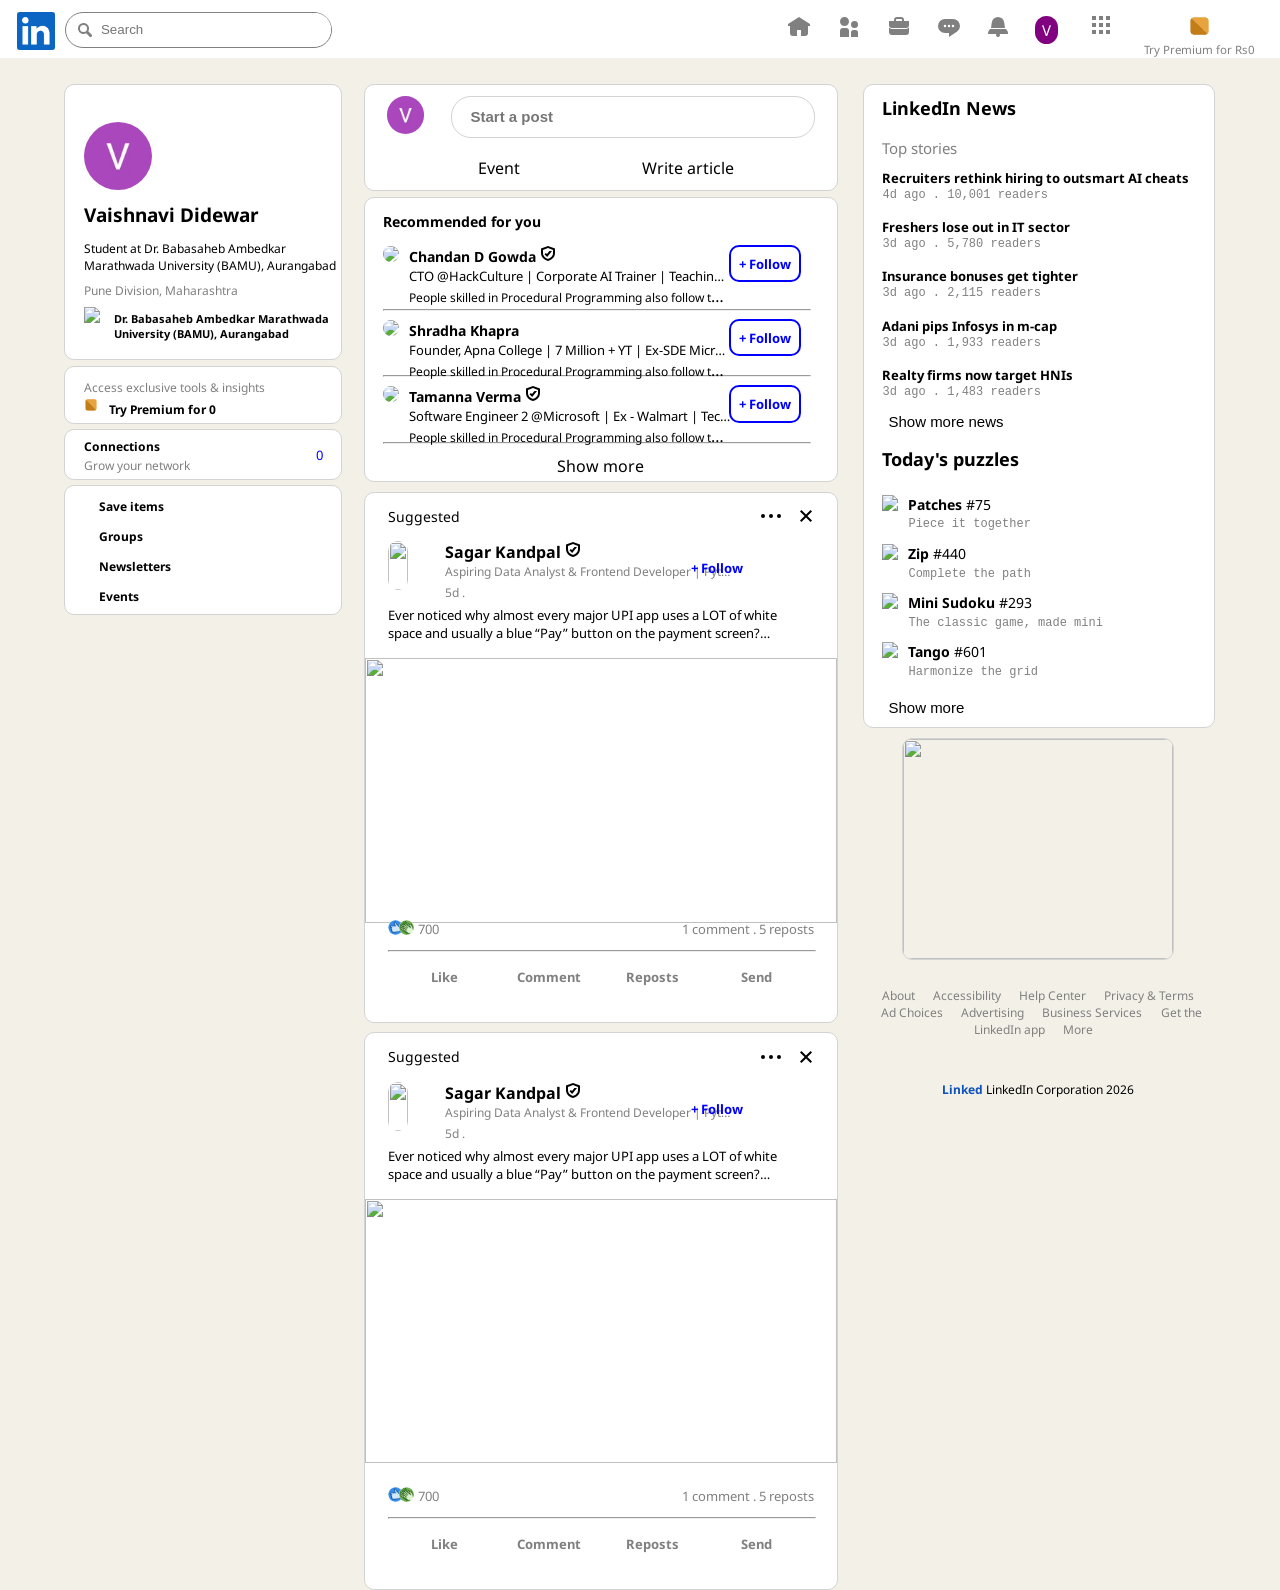
==== index.html @ 5165cfba "Updated file names" ====
<!Doctype html>
	<html>
		<head>
			<title>
				Feed | LinkedIn
			</title>
			<meta charset="UTF-8">
			<meta name="Description" content="This is a single web page">
			<meta name="Author" content="Vaishnavi Didewar">
			<meta name="Keywords" content="HTML, CSS">
			<meta http-equiv="refresh" content="300">
			<meta name="viewport" content="width=device-width, initial-scale=1.0">
			<link rel="icon" href="Image/Logo.png">
			<link rel="stylesheet" href="https://cdnjs.cloudflare.com/ajax/libs/remixicon/4.6.0/remixicon.min.css" integrity="sha512-XcIsjKMcuVe0Ucj/xgIXQnytNwBttJbNjltBV18IOnru2lDPe9KRRyvCXw6Y5H415vbBLRm8+q6fmLUU7DfO6Q==" crossorigin="anonymous" referrerpolicy="no-referrer" />
			<link rel="preconnect" href="https://fonts.googleapis.com">
			<link rel="preconnect" href="https://fonts.gstatic.com" crossorigin>
			<link href="https://fonts.googleapis.com/css2?family=Noto+Sans:ital,wght@0,100..900;&display=swap" rel="stylesheet">
			<link rel="Stylesheet" href="Home.css"></link>
		</head>
		<body>
			<section id="LinkedIn">
				<section popover id="profile-id">
					<div class="profile-content">
						<figure>
							<img src="file:///F:/CSS/Git%20Hub/LinkedIn_@media-query/Image/v-profi.png" id="me">
						</figure>
						<section id="Profile-section">
							<h5>Vaishnavi Didewar</h5>
							<small>Student at Dr. Babasaheb Ambedkar Marathwada University (BAMU), Aurangabad</small>
						</section>
					</div>
					<div id="view-verify">
						<p id="view-pop-id-p">View profile</p>
						<h5 id="view-pop-id-h5">Verify now</h5>
					</div>
					<hr>
					<div id="set">
						<h5>Account</h5>
						<figure><img src="Image/premi.png"><figcaption>Try 1 month of Premium for Rs0</figcaption></figure>
						<small>Settings & Privacy</small>
						<p>Help</p>
						<p>Language</p>
					</div>
					<hr>
					<div id="man">
						<h5>Manage</h5>
						<p>Posts & Activity</p>
						<small>Job Posting Account</small>
					</div>
					<hr></hr>
					<p>Sign out</p>
				</section>
				<section class="Apps-content" popover id="Apps-id">
					<section class="popcol1">
						<section class="App1">
							<h3>My Apps</h3>
							<figure>
								<img src="Image/Sell.png" class="Sell">
								<figcaption>Sell</figcaption>
							</figure>
							<figure>
								<img src="Image/Groups.png" class="Groups">
								<figcaption>Groups</figcaption>
							</figure>
						</section>
						<section class="App2">
							<h4>Talent</h4>
							<figure>
								<img src="Image/Ai.png" class="AI">
								<figcaption>Hire with AI</figcaption>
							</figure>
							<figure>
								<img src="Image/Talent.png" class="Talent">
								<figcaption>Talent Insights</figcaption>
							</figure>
						</section>
						<section class="App3">
						<h4>Sales</h4>
							<figure>
								<img src="Image/Sales.png" class="Sales">
								<figcaption>Services Marketplace</figcaption>
							</figure>
						</section>	
					</section>
					<section class="popcol2">
						<h3>Explore more for business</h3>
						<section class="pop1">
							<h5>Hire on LinkedIn</h5>
							<small>Find, attract and recruit talent</small>
						</section>
						<section class="pop2">
							<h5>Sell with LinkedIn</h5>
							<small>Unlock sales opportunities</small>
						</section>
						<section class="pop3">
							<h5>Post a job for free</h5>
							<small>Find quality candidates</small>
						</section>
						<section class="pop4">
							<h5>Advertise on LinkedIn</h5>
							<small>Acquire customers and grow your business</small>
						</section>
						<section class="pop5">
							<h5>Get started with Premium</h5>
							<small>Expand and leverage your network</small>
						</section>
						<section class="pop6">
							<h5>Learn with LinkedIn</h5>
							<small>Courses to develop your employees</small>
						</section>
						<section class="pop7">
							<h5>Admin Center</h5>
							<small>Manage Billing and Account Details</small>
						</section>
						<div>Create a Company Page +</div>
					</section>
				</section>
				<header>
					<ul id="Nav-up">
						<li id="V-sec">
							<button class="V-circle" type="button" popovertarget="profile-id">
									V
							</button>
						</li>
						</li>
						<li id="Search">
							<span id="Search-sym">
								<svg xmlns="http://www.w3.org/2000/svg" id="search-small" fill="currentColor" aria-hidden="true" data-supported-dps="16x16" viewBox="0 0 16 16" data-token-id="382" width="16" height="16" class="_09a20a35 _4e9465fc _4f54a927" role="img" aria-label="" style="width: 16px; min-width: 26px; height: 16px; min-height: 26px;"><path d="M14.56 12.44 11.3 9.18a5.51 5.51 0 1 0-2.12 2.12l3.26 3.26a1.5 1.5 0 1 0 2.12-2.12M3 6.5A3.5 3.5 0 1 1 6.5 10 3.5 3.5 0 0 1 3 6.5"></path></svg>
							</span>
							<input type="text" placeholder="Search" id="Search-in"  media="(max-width: 960px)">
						</li>
						<li id="mess-sec">
							<a href="Mess.html">
								  <svg id="mess1" xmlns="http://www.w3.org/2000/svg" id="messages-medium" fill="currentColor" data-supported-dps="24x24" viewBox="0 0 24 24" width="40" height="40"><path d="M16 4H8a7 7 0 0 0 0 14h4v4l8.16-5.39A6.78 6.78 0 0 0 23 11a7 7 0 0 0-7-7m-8 8.25A1.25 1.25 0 1 1 9.25 11 1.25 1.25 0 0 1 8 12.25m4 0A1.25 1.25 0 1 1 13.25 11 1.25 1.25 0 0 1 12 12.25m4 0A1.25 1.25 0 1 1 17.25 11 1.25 1.25 0 0 1 16 12.25"></path></svg>
							</a>
						</li>
					</ul>
					<ul id="Nav-bottom">
						<li id="home-sec">
							<a href="Home.html">
								<Center>
								<svg id="home1" xmlns="http://www.w3.org/2000/svg" id="home-medium" fill="currentColor" data-supported-dps="24x24" viewBox="0 0 24 24" width="40" height="40"><path d="M23 9v2h-2v7a3 3 0 0 1-3 3h-4v-6h-4v6H6a3 3 0 0 1-3-3v-7H1V9l11-7z"></path></svg>
								<p>Home</p>
								</Center>
							</a>
							
						</li>		
						<li id="team-sec">
							<a href="Team.html">
								<Center>
								<svg id="team1" xmlns="http://www.w3.org/2000/svg" id="people-medium" fill="currentColor" data-supported-dps="24x24" viewBox="0 0 24 24" width="40" height="40"><path d="M12 16v6H3v-6a3 3 0 0 1 3-3h3a3 3 0 0 1 3 3m5.5-3A3.5 3.5 0 1 0 14 9.5a3.5 3.5 0 0 0 3.5 3.5m1 2h-2a2.5 2.5 0 0 0-2.5 2.5V22h7v-4.5a2.5 2.5 0 0 0-2.5-2.5M7.5 2A4.5 4.5 0 1 0 12 6.5 4.49 4.49 0 0 0 7.5 2"></path></svg>
								<p>My Network</p>
								</Center>
							</a>
						</li>
						<li id="post-sec">
							<a href="Post.html">
								<center>
								<svg xmlns="http://www.w3.org/2000/svg" viewBox="0 0 24 24" data-supported-dps="24x24" fill="currentColor" class="w-3 h-3 block m-0.5" width="40" height="40"><path d="M18 3H6a3 3 0 00-3 3v12a3 3 0 003 3h12a3 3 0 003-3V6a3 3 0 00-3-3zm-5 8h4v2h-4v4h-2v-4H7v-2h4V7h2z"></path></svg>
								<p>Post</p>
								</center>
							</a>
						</li>
						<li id="noti-sec">
							<a href="Noti.html">
								<center>
								<svg id="noti1" xmlns="http://www.w3.org/2000/svg" viewBox="0 0 24 24" data-supported-dps="24x24" fill="currentColor" class="mercado-match" width="40" height="40" focusable="false"><path d="M22 19h-8.28a2 2 0 11-3.44 0H2v-1a4.52 4.52 0 011.17-2.83l1-1.17h15.7l1 1.17A4.42 4.42 0 0122 18zM18.21 7.44A6.27 6.27 0 0012 2a6.27 6.27 0 00-6.21 5.44L5 13h14z"></path></svg>
								<p>Notifications</p>
								</center>
							</a>
						</li>
						<li id="skills-sec">
							<a href="Skills.html">
								<center>
								<svg id="skills1" xmlns="http://www.w3.org/2000/svg" id="job-medium" fill="currentColor" data-supported-dps="24x24" viewBox="0 0 24 24" width="40" height="40"><path d="M17 6V5a3 3 0 0 0-3-3h-4a3 3 0 0 0-3 3v1H2v4a3 3 0 0 0 3 3h14a3 3 0 0 0 3-3V6zM9 5a1 1 0 0 1 1-1h4a1 1 0 0 1 1 1v1H9zm10 9a4 4 0 0 0 3-1.38V17a3 3 0 0 1-3 3H5a3 3 0 0 1-3-3v-4.38A4 4 0 0 0 5 14z"></path></svg>
								<p>Jobs</p>
								</center>
							</a>
						</li>
					</ul>
					<ul id="Nav">
						<section id="Logo-Search">
							<li id="Logo-sec">
								<a href="">
									<img src="Image/Logo.png" id="Logo">
								</a>
							</li>
							<li id="Search">
								<span id="Search-sym">
									<svg xmlns="http://www.w3.org/2000/svg" id="search-small" fill="currentColor" aria-hidden="true" data-supported-dps="16x16" viewBox="0 0 16 16" data-token-id="382" width="16" height="16" class="_09a20a35 _4e9465fc _4f54a927" role="img" aria-label="" style="width: 16px; min-width: 16px; height: 16px; min-height: 16px;"><path d="M14.56 12.44 11.3 9.18a5.51 5.51 0 1 0-2.12 2.12l3.26 3.26a1.5 1.5 0 1 0 2.12-2.12M3 6.5A3.5 3.5 0 1 1 6.5 10 3.5 3.5 0 0 1 3 6.5"></path></svg>
								</span>
								<input type="text" placeholder="Search" id="Search-in"  media="(max-width: 960px)">
							</li>
						</section>
						<section id="Nav-section">
							<li id="home-sec">
								<a href="Home.html">
									  <svg id="home1" xmlns="http://www.w3.org/2000/svg" id="home-medium" fill="currentColor" data-supported-dps="24x24" viewBox="0 0 24 24" width="24" height="24"><path d="M23 9v2h-2v7a3 3 0 0 1-3 3h-4v-6h-4v6H6a3 3 0 0 1-3-3v-7H1V9l11-7z"></path></svg>
								</a>
							</li>
								
							<li id="team-sec">
								<a href="Team.html">
									  <svg id="team1" xmlns="http://www.w3.org/2000/svg" id="people-medium" fill="currentColor" data-supported-dps="24x24" viewBox="0 0 24 24" width="24" height="24"><path d="M12 16v6H3v-6a3 3 0 0 1 3-3h3a3 3 0 0 1 3 3m5.5-3A3.5 3.5 0 1 0 14 9.5a3.5 3.5 0 0 0 3.5 3.5m1 2h-2a2.5 2.5 0 0 0-2.5 2.5V22h7v-4.5a2.5 2.5 0 0 0-2.5-2.5M7.5 2A4.5 4.5 0 1 0 12 6.5 4.49 4.49 0 0 0 7.5 2"></path></svg>
								</a>
							</li>
							<li id="skills-sec">
								<a href="Skills.html">
									  <svg id="skills1" xmlns="http://www.w3.org/2000/svg" id="job-medium" fill="currentColor" data-supported-dps="24x24" viewBox="0 0 24 24" width="24" height="24"><path d="M17 6V5a3 3 0 0 0-3-3h-4a3 3 0 0 0-3 3v1H2v4a3 3 0 0 0 3 3h14a3 3 0 0 0 3-3V6zM9 5a1 1 0 0 1 1-1h4a1 1 0 0 1 1 1v1H9zm10 9a4 4 0 0 0 3-1.38V17a3 3 0 0 1-3 3H5a3 3 0 0 1-3-3v-4.38A4 4 0 0 0 5 14z"></path></svg>
								</a>
							</li>
							<li id="mess-sec">
								<a href="Mess.html">
									  <svg id="mess1" xmlns="http://www.w3.org/2000/svg" id="messages-medium" fill="currentColor" data-supported-dps="24x24" viewBox="0 0 24 24" width="24" height="24"><path d="M16 4H8a7 7 0 0 0 0 14h4v4l8.16-5.39A6.78 6.78 0 0 0 23 11a7 7 0 0 0-7-7m-8 8.25A1.25 1.25 0 1 1 9.25 11 1.25 1.25 0 0 1 8 12.25m4 0A1.25 1.25 0 1 1 13.25 11 1.25 1.25 0 0 1 12 12.25m4 0A1.25 1.25 0 1 1 17.25 11 1.25 1.25 0 0 1 16 12.25"></path></svg>
								</a>
							</li>
							<li id="noti-sec">
								<a href="Noti.html">
									<svg id="noti1" xmlns="http://www.w3.org/2000/svg" viewBox="0 0 24 24" data-supported-dps="24x24" fill="currentColor" class="mercado-match" width="24" height="24" focusable="false"><path d="M22 19h-8.28a2 2 0 11-3.44 0H2v-1a4.52 4.52 0 011.17-2.83l1-1.17h15.7l1 1.17A4.42 4.42 0 0122 18zM18.21 7.44A6.27 6.27 0 0012 2a6.27 6.27 0 00-6.21 5.44L5 13h14z"></path></svg>
								</a>
							</li>
							<li class="V-sec">
								<button class="V-circle" type="button" popovertarget="profile-id">
									V
								</button>
							</li>
							<li id="vert"></li>
							<li id="apps-sec">
								<button type="button" popovertarget="Apps-id">
									<svg xmlns="http://www.w3.org/2000/svg" id="icon-grid" fill="currentColor" aria-hidden="true" data-supported-dps="16x16" viewBox="0 0 16 16" width="24" height="24"><path d="M2 2h2.67v2.67H2zm4.67 2.67h2.67V2H6.67zM11.34 2v2.67h2.67V2zM2 9.33h2.67V6.66H2zm4.67 0h2.67V6.66H6.67zm4.67 0h2.67V6.66h-2.67zM2 14h2.67v-2.67H2zm4.67 0h2.67v-2.67H6.67zm4.67 0h2.67v-2.67h-2.67z"></path></svg>
								</button>
							</li>
							<li id="premi-sec">
								<center>
									<a href="">
										<img src="Image/premi.png" id="premi">
										<p>Try Premium for Rs0</p>
									</a>
								</center>
							</li>
						</section>
					</ul>
				</header>
				
				<main id="Home">
					<section id="Col1">
						<section id="Col1-Top1">
							<section id="back">
								<img src="Image/v-profi.png" id="v-profi">
							</section>
								
							<h2>Vaishnavi Didewar</h2>
								
							<p id="stu">Student at Dr. Babasaheb Ambedkar Marathwada University (BAMU), Aurangabad</p>
								
							<p id="pune">Pune Division, Maharashtra</p>
								
							<section id="bamua-combo">
								<p id="p-bamua"> Dr. Babasaheb Ambedkar Marathwada University (BAMU), Aurangabad</p>
								<img src="https://media.licdn.com/dms/image/v2/D4D0BAQE2jngnVe0hdA/company-logo_100_100/company-logo_100_100/0/1698940156791?e=1781740800&v=beta&t=bDAM9WvNtl1zoEYTBgJWFbwQo7Rk9R7ZlxoE67ZlGOs" id="bamua">
							</section>
						</section>
						<section id="Col1-Top2">
							<p>Access exclusive tools & insights</p>
							<figure>
								<img src="Image/premi.png" id="premi-body">
								<figcaption>
									<b>Try Premium for <i class="ri-money-rupee-circle-line"></i> 0</b>
								</figcaption>
							</figure>
						</section>
						<section id="Col1-Top3">
							<div>
								<b>Connections</b>
								<p>Grow your network</p>
							</div>
							<span>0</span>
						</section>
						
						<section id="Col1-Top4">
							<p><i class="ri-bookmark-fill"></i>Save items</p>
							<p><i class="ri-team-fill"></i>Groups</p>
							<p><i class="ri-news-fill"></i>Newsletters</p>
							<p><i class="ri-calendar-event-fill"></i>Events</p>
						</section>
						
					</section>
					<section id="Col2">
					
						<section id="Col2-col1">
						
							<section id="Col1-col1-Top1">
								<div id="Col1-col1-Top1-top1">
									<figure><img src="Image/v-profi.png" id="v"></figure>
									<input type="text" placeholder="    Start a post" id="post">
								</div>
								<div id="Col1-col1-Top1-top2">
									<p><i class="ri-calendar-event-fill"></i>Event</p>
									<p><i class="ri-list-view"></i>Write article</p>
								</div>
							</section>
							
							<section id="Col1-col1-Top2">
								<p>Recommended for you</p>
								<section>
									<section id="ceo-section">
										<section class="ceo1">
											<section class="ceo1-left">
												<figure><img src="https://media.licdn.com/dms/image/v2/D5603AQFvbIrhIqL9YA/profile-displayphoto-scale_100_100/B56ZhXfGeoHcAg-/0/1753814430432?e=1781740800&v=beta&t=E6R0NzRBX6lUeo0b5f0iTCk99sMxBzw7ENYNaHz872E" class="ceo"></figure>
												<section>
													<b>Chandan D Gowda <svg xmlns="http://www.w3.org/2000/svg" id="verified-small" fill="currentColor" aria-hidden="true" data-supported-dps="16x16" viewBox="0 0 16 16" data-token-id="304" width="16" height="16" class="_544ce751 _7ff06b7b _9dac820c" role="img" style="width: 16px; min-width: 16px; height: 16px; min-height: 16px;"><path d="m8 15-.86-.29C3.24 13.41 1 10.62 1 7V2.49L8 0l7 2.49V7c0 3.62-2.23 6.41-6.13 7.71zM3 3.9V7c0 3.53 2.6 5.09 4.78 5.82l.23.08.23-.08C10.01 12.23 13 10.71 13 7V3.9L8 2.11zM9.43 5 7.01 8.02l-1.1-1.1L4.5 8.34l2.67 2.67 4.83-6H9.43z"></path></svg></b>
													<p>CTO @HackCulture | Corporate AI Trainer | Teaching 300K+ across spcials | Org Admin @AOSSIE | Ex-Commvault</p>
													<small>People skilled in Procedural Programming also follow these people</small>
												</section>
											</section>
											<section class="ceo1-right">
												<div>+ Follow</div>
											</section>
										</section>
										
										<hr>
										
										<section class="ceo1">
											<section class="ceo1-left">
												<figure><img src="https://media.licdn.com/dms/image/v2/D5603AQF-INQX5DiLEw/profile-displayphoto-shrink_100_100/B56ZgIDZ_PGUAY-/0/1752481771838?e=1781740800&v=beta&t=_yZTGFhmVp9CNpp1fzvZn-gk8dwF5mstpwSOo6wJwCg" class="ceo"></figure>
												<section>
													<b>Shradha Khapra</b>
													<p>Founder, Apna College | 7 Million + YT | Ex-SDE Microsoft | Google SPS'20</p>
													<small>People skilled in Procedural Programming also follow these people</small>
												</section>
											</section>
											<section class="ceo1-right">
												<div>+ Follow</div>
											</section>
										</section>
										
										<hr>
										
										<section class="ceo1">
											<section class="ceo1-left">
												<figure><img src="https://media.licdn.com/dms/image/v2/D5603AQGqgRo-6X88Ig/profile-displayphoto-shrink_100_100/profile-displayphoto-shrink_100_100/0/1719018007656?e=1781740800&v=beta&t=GrtukvystR8iZSVi-kXrLf1Zq2yD99QF1wTkrx1BgRg" class="ceo"></figure>
												<section>
													<b>Tamanna Verma <svg xmlns="http://www.w3.org/2000/svg" id="verified-small" fill="currentColor" aria-hidden="true" data-supported-dps="16x16" viewBox="0 0 16 16" data-token-id="304" width="16" height="16" class="_544ce751 _7ff06b7b _9dac820c" role="img" style="width: 16px; min-width: 16px; height: 16px; min-height: 16px;"><path d="m8 15-.86-.29C3.24 13.41 1 10.62 1 7V2.49L8 0l7 2.49V7c0 3.62-2.23 6.41-6.13 7.71zM3 3.9V7c0 3.53 2.6 5.09 4.78 5.82l.23.08.23-.08C10.01 12.23 13 10.71 13 7V3.9L8 2.11zM9.43 5 7.01 8.02l-1.1-1.1L4.5 8.34l2.67 2.67 4.83-6H9.43z"></path></svg></b>
													<p>Software Engineer 2 @Microsoft | Ex - Walmart | Tech & AI </p>
													<small>People skilled in Procedural Programming also follow these people</small>
												</section>
											</section>
											<section class="ceo1-right">
												<div>+ Follow</div>
											</section>
										</section>
										
										<hr>
										
										
									</section>
								
								</section>
								
								<section id="show"><center>Show more</center></section>
								
							</section>
							
							<section class="Col1-col1-Top3">
								<section class="Col1-col1-Top3-top1">
									<p>Suggested</p> 
									<div>
										<svg xmlns="http://www.w3.org/2000/svg" class="Three-dot" fill="currentColor" aria-hidden="true" data-supported-dps="24x24" viewBox="0 0 24 24" data-token-id="376" width="24" height="24" class="_96994463 abf4077d _9390fb0b _2fa7c42c _6a52f477 _2c43b4ba" role="img" aria-label=""><path d="M14 12a2 2 0 1 1-2-2 2 2 0 0 1 2 2M4 10a2 2 0 1 0 2 2 2 2 0 0 0-2-2m16 0a2 2 0 1 0 2 2 2 2 0 0 0-2-2"></path></svg>
										<svg xmlns="http://www.w3.org/2000/svg" id="close-small" fill="currentColor" data-supported-dps="16x16" viewBox="0 0 16 16" data-token-id="206" width="16" height="16" class="e80628cb _4b8d378f _039c7c53 _6901aed3 af57b80c _8df1fa52" role="img" aria-label="" aria-hidden="true"><path d="M14 3.41 9.41 8 14 12.59 12.59 14 8 9.41 3.41 14 2 12.59 6.59 8 2 3.41 3.41 2 8 6.59 12.59 2z"></path></svg>
									</div>
								</section>
								<section class="Col1-col1-Top3-top2">
									<section class="sagar-left">
										<figure><img src="https://media.licdn.com/dms/image/v2/D5635AQEONTSIibJ8Aw/profile-framedphoto-shrink_100_100/B56ZvKj._gGQAk-/0/1768629989639?e=1780660800&v=beta&t=XPQFsOqD54U3eyjnMV-jFhlDRBWGY-ZTUjUhYs-Z5J4" class="sag-img"></figure>
										<section>
											<b>Sagar Kandpal <svg xmlns="http://www.w3.org/2000/svg" id="verified-small" fill="currentColor" aria-hidden="true" data-supported-dps="16x16" viewBox="0 0 16 16" data-token-id="304" width="16" height="16" class="_544ce751 _7ff06b7b _9dac820c" role="img" style="width: 16px; min-width: 16px; height: 16px; min-height: 16px;"><path d="m8 15-.86-.29C3.24 13.41 1 10.62 1 7V2.49L8 0l7 2.49V7c0 3.62-2.23 6.41-6.13 7.71zM3 3.9V7c0 3.53 2.6 5.09 4.78 5.82l.23.08.23-.08C10.01 12.23 13 10.71 13 7V3.9L8 2.11zM9.43 5 7.01 8.02l-1.1-1.1L4.5 8.34l2.67 2.67 4.83-6H9.43z"></path></svg></b>
											<p>Aspiring Data Analyst & Frontend Developer | Python | Power BI | AI & ML Student</p>
											<small>5d .</small>
										</section>
									</section>
									<section class="sagar-right">
										<div> + Follow</div>
									</section>
								</section>
								<section class="Col1-col1-Top3-top3">
									<p>Ever noticed why almost every major UPI app uses a LOT of white space and usually a blue “Pay” button on the payment screen?…</p>
									<figure>
										<img src="https://media.licdn.com/dms/image/v2/D4D22AQFqex1DOGR4gA/feedshare-shrink_800/B4DZ5k7rlpJwAg-/0/1779809827475?e=1781740800&v=beta&t=xT38KvMG3KVCAbNG8H52gXeud0FOSMzG2E5ty6A1_9Y" class="online">
									</figure>
								</section>
								<section class="Col1-col1-Top3-top4">
									<section class="Post-repo">
										<div class="Posture">
											<figure><img src="Image/Thumb.png" class="like"></figure>
											<figure><img src="Image/Clap.png" class="clap"></figure>
											<span>700</span>
										</div>
										<div class="reposts">
											<span>1 comment</span>
											<span>. 5 reposts</span>
										</div>
									</section>
									<hr>
									<div class="Comments">
										<span><center><i class="ri-thumb-up-line"></i><p>Like</p></center></span>
										<span><center><i class="ri-message-2-line"></i><p>Comment</p></center></span>
										<span><center><i class="ri-repeat-fill"></i><p>Reposts</p></center></span>
										<span><center><i class="ri-send-plane-fill"></i><p>Send</p></center></span>
									</div>
								</section>
								
							</section>
							
							<section class="Col1-col1-Top4">
								<section class="Col1-col1-Top4-top1">
									<p>Suggested</p> 
									<div>
										<svg xmlns="http://www.w3.org/2000/svg" class="Three-dot" fill="currentColor" aria-hidden="true" data-supported-dps="24x24" viewBox="0 0 24 24" data-token-id="376" width="24" height="24" class="_96994463 abf4077d _9390fb0b _2fa7c42c _6a52f477 _2c43b4ba" role="img" aria-label=""><path d="M14 12a2 2 0 1 1-2-2 2 2 0 0 1 2 2M4 10a2 2 0 1 0 2 2 2 2 0 0 0-2-2m16 0a2 2 0 1 0 2 2 2 2 0 0 0-2-2"></path></svg>
										<svg xmlns="http://www.w3.org/2000/svg" id="close-small" fill="currentColor" data-supported-dps="16x16" viewBox="0 0 16 16" data-token-id="206" width="16" height="16" class="e80628cb _4b8d378f _039c7c53 _6901aed3 af57b80c _8df1fa52" role="img" aria-label="" aria-hidden="true"><path d="M14 3.41 9.41 8 14 12.59 12.59 14 8 9.41 3.41 14 2 12.59 6.59 8 2 3.41 3.41 2 8 6.59 12.59 2z"></path></svg>
									</div>
								</section>
								<section class="Col1-col1-Top4-top2">
									<section class="sagar-left">
										<figure><img src="https://media.licdn.com/dms/image/v2/D5635AQEONTSIibJ8Aw/profile-framedphoto-shrink_100_100/B56ZvKj._gGQAk-/0/1768629989639?e=1780660800&v=beta&t=XPQFsOqD54U3eyjnMV-jFhlDRBWGY-ZTUjUhYs-Z5J4" class="sag-img"></figure>
										<section>
											<b>Sagar Kandpal <svg xmlns="http://www.w3.org/2000/svg" id="verified-small" fill="currentColor" aria-hidden="true" data-supported-dps="16x16" viewBox="0 0 16 16" data-token-id="304" width="16" height="16" class="_544ce751 _7ff06b7b _9dac820c" role="img" style="width: 16px; min-width: 16px; height: 16px; min-height: 16px;"><path d="m8 15-.86-.29C3.24 13.41 1 10.62 1 7V2.49L8 0l7 2.49V7c0 3.62-2.23 6.41-6.13 7.71zM3 3.9V7c0 3.53 2.6 5.09 4.78 5.82l.23.08.23-.08C10.01 12.23 13 10.71 13 7V3.9L8 2.11zM9.43 5 7.01 8.02l-1.1-1.1L4.5 8.34l2.67 2.67 4.83-6H9.43z"></path></svg></b>
											<p>Aspiring Data Analyst & Frontend Developer | Python | Power BI | AI & ML Student</p>
											<small>5d .</small>
										</section>
									</section>
									<section class="sagar-right">
										<div> + Follow</div>
									</section>
								</section>
								<section class="Col1-col1-Top4-top3">
									<p>Ever noticed why almost every major UPI app uses a LOT of white space and usually a blue “Pay” button on the payment screen?…</p>
									<figure>
										<img src="https://media.licdn.com/dms/image/v2/D5622AQGqIBEFaahI3A/feedshare-shrink_800/B56Z5x6WDJIIAc-/0/1780027580903?e=1781740800&v=beta&t=idp7miQjVAFnxvJB-No7sfDhRXXU8NluKFR7l9hnEaY" class="online">
									</figure>
								</section>
								<section class="Col1-col1-Top4-top4">
									<section class="Post-repo">
										<div class="Posture">
											<figure><img src="Image/Thumb.png" class="like"></figure>
											<figure><img src="Image/Clap.png" class="clap"></figure>
											<span>700</span>
										</div>
										<div class="reposts">
											<span>1 comment</span>
											<span>. 5 reposts</span>
										</div>
									</section>
									<hr>
									<div class="Comments">
										<span><center><i class="ri-thumb-up-line"></i><p>Like</p></center></span>
										<span><center><i class="ri-message-2-line"></i><p>Comment</p></center></span>
										<span><center><i class="ri-repeat-fill"></i><p>Reposts</p></center></span>
										<span><center><i class="ri-send-plane-fill"></i><p>Send</p></center></span>
									</div>
								</section>
								
							</section>
							
						</section>
						
						<section id="Col2-col2">
							<section id="Col2-col2-Top1">
								<section id="i-icon">
									<p>LinkedIn News</p>
									<span><i class="ri-information-2-fill"></i><span>
								</section>
								<p>Top stories</p>
								<section id="com-sto">
									<p>Recruiters rethink hiring to outsmart AI cheats</p>
									<pre>4d ago . 10,001 readers</pre>
								</section>
								<section id="fresh-sto">
									<p>Freshers lose out in IT sector</p>
									<pre>3d ago . 5,780 readers</pre>
								</section>
								<section id="insu-sto">
									<p>Insurance bonuses get tighter</p>
									<pre>3d ago . 2,115 readers</pre>
								</section>
								<section id="adani-sto">
									<p>Adani pips Infosys in m-cap</p>
									<pre>3d ago . 1,933 readers</pre>
								</section>
								<section id="realty-sto">
									<p>Realty firms now target HNIs</p>
									<pre>3d ago . 1,483 readers</pre>
								</section>
								<button>Show more news <i class="ri-arrow-down-wide-fill"></i></button>
								<section id="i-icon">
									<p>Today's puzzles</p>
								</section>
								<section id="puzzles">
									<section id="puzz1">
										<figure>
											<img src="https://media.licdn.com/media/AAYAAQTzAAwAAQAAAAAAAUnly6BMBvyKTla4eZPb6V6qNg.png" class="puzz-img">
											<figcaption>
												<p><b>Patches</b> #75</p>
												<pre>Piece it together</pre>
											</figcaption>
										</figure>
										<div><i class="ri-arrow-right-wide-fill"></i></div>
									</section>
									<section id="puzz2">
										<figure>
											<img src="https://media.licdn.com/media/AAYABATzAAwAAQAAAAAAASCKtAfyB66bS_qCBjOr1Hl7jA.png" class="puzz-img">
											<figcaption>
												<p><b>Zip</b> #440</p>
												<pre>Complete the path</pre>
											</figcaption>
										</figure>
										<div><i class="ri-arrow-right-wide-fill"></i></div>
									</section>
									<section id="puzz3">
										<figure>
											<img src="https://media.licdn.com/media/AAYABATzAAwAAQAAAAAAAQyrstLMDw7uTvGogpw9KBNFUA.png" class="puzz-img">
											<figcaption>
												<p><b>Mini Sudoku</b> #293</p>
												<pre>The classic game, made mini</pre>
											</figcaption>
										</figure>
										<div><i class="ri-arrow-right-wide-fill"></i></div>
									</section>
									<section id="puzz4">
										<figure>
											<img src="https://media.licdn.com/media/AAYABATzAAwAAQAAAAAAAMf6E0TuucIkSYGFrDoCICokGw.png" class="puzz-img">
											<figcaption>
												<p><b>Tango</b> #601</p>
												<pre>Harmonize the grid</pre>
											</figcaption>
										</figure>
										<div><i class="ri-arrow-right-wide-fill"></i></div>
									</section>
									<button>Show more<i class="ri-arrow-down-wide-fill"></i></button>
								</section>
							</section>
							
							<section id="Big-Img">
								<section id="big-img-section">
									<Center>
										<figure>
											<img src="https://media.licdn.com/media/AAYAAQTPAAgAAQAAAAAAADBJg6kiYYJxTUOBq1MuLPcNcQ.png" id="big-img-mess">
										</figure>
									</Center>
								</section>
								<section id="Col2-anchor-section">
									<Center>
										<section id="anchor-section">
											<a>About</a>
											<a>Accessibility</a>
											<a>Help Center</a>
											<a>Privacy & Terms<i class="ri-arrow-down-s-fill"></i></a>
											<a>Ad Choices</a>
											<a>Advertising</a>
											<a>Business Services<i class="ri-arrow-down-s-fill"></i></a>
											<a>Get the LinkedIn app</a>
											<a>More</a>
										</section>
									</Center>
									<Center><span><b>Linked<i><i class="ri-linkedin-box-fill"></i></i></b> LinkedIn Corporation <i class="ri-copyright-line"></i> 2026</span></Center>
								</section>
							</section>
							
						</section>
						
					</section>
							
					
				</main>
			</section>
		</body>
	</html>
---- Home.css ----
body{
	background-color:#F3F0E8;
	position:relative;
}
#LinkedIn{
	position:relative;
}
header{
	background-color:white;
	position:absolute;
	width:100%;
	top:0;
	left:0;
	right:0;
	position:fixed;
	z-index:5;
}
#Logo{
	height:1cm;
	width:1cm;
	border-radius:3px;
	position:relative;
}
ul li{
	list-style-type:none;
}
#Nav{
	display:flex;
	position:relative;
	height:0.7cm;
	justify-content:space-between;
}
	#Nav > #Logo-Search{
	display:flex;
	position:relative;
	gap:10px;
	}
#Nav #Logo-sec{
	text-decoration:none;
	margin-top:-0.1cm;
	margin-left:-0.6cm;
}
@media screen and (min-width:960px){
	#Nav > #Nav-section{
		justify-content:space-between;
	}
	
}
	#Nav #Search{
		height:0.8cm;
		width:7cm;
		padding-top:0.1cm;
		border-radius:20px;
		border:1px solid grey;
		display:flex;
		margin-top:-0.1cm;
	}
	#Nav #Search:hover{
		background-color:#f5f5f5;
	}
	#Search #Search-in{
		border:none;
		outline:none;
		position:relative;
		margin-left:0cm;
		width:6.1cm;
		height:0.8cm;
		padding-left:0.2cm;
		margin-top:-0.1cm;
		border-radius:30px;
	}
	#Search #Search-in:hover{
		background-color:#f5f5f5;
	}
#Search #Search-sym{
	color:grey;
	position:relative;
	margin-left:0.3cm;
	font-weight:bold;
	margin-top:0.1cm;
}
#Nav > #Nav-section{
	display:flex;
	justify-content:space-around;
	gap:25px;
}
@media screen and (max-width:990px){
	#Nav > #Nav-section{
		margin-top:0.2cm;
		gap:3vw;
	}
	#Nav{
		gap:1vw;
	}
	#Nav #Logo-Search{
		gap:3vw;
	}
	#Nav > #Nav-section > #home-sec{
		margin-left:0.3cm;
		margin-top:0.3cm;
	}
	#Nav > #Nav-section > #vert{
		display:none;
	}
}
@media screen and (min-width:990px){
	#Nav > #Nav-section > #vert{
		display:none;
	}
}
@media screen and (min-width:770px) and (max-width:990px){
	#Nav > #Nav-section{
		gap:5%;
		width:100%;
	}
	#Nav{
		gap:20%;
		width:100%;
	}
	#Search{
		margin-left:-2.5cm;
	}
	#Nav #Logo-Search{
		gap:60%;
	}
}
@media screen and (min-width:150px) and (max-width:770px){
	#Nav > #Nav-section{
		gap:10%;
		width:100%;
	}
	#Nav{
		gap:15%;
		width:100%;
		padding-top:2vw;
	}
	#Nav #Logo-Search{
		gap:70%;
	}
	
	
}
#Nav > #Nav-section > #home-sec{
	margin-top:-0.1cm;
	position:relative;
	margin-right:25px;
}
#Nav > #Nav-section > #home-sec > a{
	font-size:25px;
	color:grey;
	position:absolute;
	text-decoration:none;
}
#Nav > #Nav-section > #home-sec > a:hover{
	color:black;
}
#Nav > #Nav-section > #team-sec{
	margin-top:-0.1cm;
	position:relative;
}
#Nav > #Nav-section > #team-sec > a{
	font-size:25px;
	color:grey;
	position:absolute;
	text-decoration:none;
}
#Nav > #Nav-section > #team-sec > a:hover{
	color:black;
}
#Nav > #Nav-section > #skills-sec{
	margin-top:-0.1cm;
	margin-right:25px;
	margin-left:25px;
	position:relative;
}
#Nav > #Nav-section > #skills-sec > a{
	font-size:25px;
	color:grey;
	position:absolute;
	text-decoration:none;
}
#Nav > #Nav-section > #skills-sec > a:hover{
	color:black;
}
#Nav > #Nav-section > #mess-sec{
	margin-top:-0.1cm;
	position:relative;
}
#Nav > #Nav-section > #mess-sec > a{
	font-size:25px;
	color:grey;
	position:relative;
	text-decoration:none;
}
#Nav > #Nav-section > #mess-sec > a:hover{
	color:black;
}
#Nav > #Nav-section > #noti-sec{
	margin-top:-0.1cm;
	position:relative;
}
#Nav > #Nav-section > #noti-sec > a{
	font-size:25px;
	color:grey;
	position:relative;
	text-decoration:none;
}
#Nav > #Nav-section > #noti-sec > a:hover{
	color:black;
}
#Nav > #Nav-section > .V-sec{
	margin-top:0cm;
}
#Nav > #Nav-section > .V-sec > .V-circle{
	font-size:15px;
	position:relative;
	color:white;
	font-family: 'Noto Sans', sans-serif;
	text-decoration:none;
	border-radius:100px;
	background-color:purple;
	padding:0.1cm 0.19cm;
	border:none;
} 
#Nav > #Nav-section > #vert{
	height:1.5cm;
	background-color:#F0EFE7;
	width:0.1px;
	margin-top:-0.4cm;
	position:relative;
}
#Nav > #Nav-section > #apps-sec{
	position:relative;
	margin-top:-0.1cm;
}
#Nav > #Nav-section > #apps-sec > a{
	font-size:25px;
	color:grey;
	position:relative;
	text-decoration:none;
}
#Nav > #Nav-section > #apps-sec > a:hover{
	color:black;
}
#Nav > #Nav-section > #premi-sec{
	position:relative;
	display:flex;
	flex-wrap:nowrap;
	margin-top:-0.2cm;
	margin-right:25px;
}
#Nav > #Nav-section > #premi-sec > center > a{
	position:relative;
	text-decoration:none;
	color:grey;
	font-size:11.5px;
	font-family: 'Noto Sans', sans-serif;
}
#Nav > #Nav-section #premi{
	height:0.6cm;
	width:0.6cm;
	position:relative;
	margin-bottom:-0.3cm;
}
@media screen and (max-width:770px){
	#Nav > #Nav-section{
		width:13cm;
		margin:auto;
		overflow-x:scroll;
	}
	#Search #Search-in{
		border:none;
		outline:none;
		position:relative;
		margin-left:0cm;
		width:6.1cm;
		height:0.8cm;
		padding-left:0.2cm;
		margin-top:-0.1cm;
		border-radius:30px;
	}
	
	
}

/*upper-navigation bar*/
@media screen and (max-width:770px){
	body{
		font-family: 'Noto Sans', sans-serif;
	}
	#Nav{
		display:none;
	}
	#Nav-up{
		display:flex;
		align-items:center;
		justify-content:space-between;
	}
	#Nav-up > #V-sec{
	position:relative;
	margin-top:0.2cm;
}
#Nav-up > #V-sec > .V-circle{
	font-size:25px;
	position:relative;
	color:white;
	font-family: 'Noto Sans', sans-serif;
	text-decoration:none;
	border-radius:100px;
	margin-left:0cm;
	background-color:purple;
	padding:0.1cm 0.25cm;
	border:none;
} 
#Nav-up #Search{
		height:0.9cm;
		width:90vw;
		padding-top:0.1cm;
		border-radius:20px;
		border:1px solid grey;
		display:flex;
		align-items:center;
	}
	#Nav-up #Search:hover{
		background-color:#f5f5f5;
	}
	#Search #Search-in{
		border:none;
		outline:none;
		margin-left:0cm;
		width:75vw;
		font-size:25px;
		height:0.8cm;
		padding-left:0.2cm;
		margin-top:0cm;
		border-radius:30px;
	}
	#Search #Search-in:hover{
		background-color:#f5f5f5;
	}
#Search #Search-sym{
	color:grey;
	position:relative;
	margin-left:0.3cm;
	font-weight:bold;
	margin-top:0.15cm;
}
#Nav-up > #mess-sec{
	margin-top:-0.1cm;
	position:relative;
	margin-right:1cm;
}
#Nav-up > #mess-sec > a{
	font-size:25px;
	color:grey;
	position:relative;
	text-decoration:none;
}
#Nav-up > #mess-sec > a:hover{
	color:black;
}
#Nav-bottom{
	position:fixed;
	background-color:white;
	width:100%;
	height:2cm;
	padding-top:0.1cm;
	display:flex;
	justify-content:space-between;
	bottom:-5%;
}
#Nav-bottom p{
	margin:0cm;
	font-size:17px;
	text-align:center;
}
#Nav-bottom > #home-sec{
}
#Nav-bottom > #home-sec > a{
	color:grey;
	text-decoration:none;
}
#Nav-bottom > #home-sec > a:hover{
	color:black;
}
#Nav-bottom > #team-sec{
}
#Nav-bottom > #team-sec > a{
	font-size:25px;
	color:grey;
	text-decoration:none;
}
#Nav-bottom > #team-sec > a:hover{
	color:black;
}
#Nav-bottom > #post-sec{
}
#Nav-bottom > #post-sec > a{
	font-size:25px;
	color:grey;
	text-decoration:none;
}
#Nav-bottom > #post-sec > a:hover{
	color:black;
}
#Nav-bottom > #skills-sec{
	margin-right:2cm;
}
#Nav-bottom > #skills-sec > a{
	font-size:25px;
	color:grey;
	text-decoration:none;
}
#Nav-bottom > #skills-sec > a:hover{
	color:black;
}
#Nav-bottom > #noti-sec{
}
#Nav-bottom > #noti-sec > a{
	font-size:25px;
	color:grey;
	text-decoration:none;
}
#Nav-bottom > #noti-sec > a:hover{
	color:black;
}


}

@media screen and (min-width:770px){
	#Nav-up{
		display:none;
	}
	#Nav-bottom{
		display:none;
	}
}
@media screen and (max-width:770px){
	#Bottom-msg{
		display:none;
	}
}






/*Home Page Code*/
@media screen and (min-width:961px){
body{
	margin-left:5%;
	margin-right:5%;
	position:relative;
	width:90%;
}
#Home{
	position:absolute;
	width:100%;
	margin-top:2cm;
	font-family: 'Noto Sans', sans-serif;
}
#Col1{
	position:absolute;
	width:24%;
}
#Col1-Top1{
	background-color:white;
	width:100%;
	height:auto;
	padding-bottom:0.2cm;
	border-width:1.5px 1.5px 1.5px 1.5px;
	border-style:solid;
	border-color:lightgrey;
	border-radius:10px;
}
#v-profi{
	border-radius:100px;
	position:relative;
	height:1.8cm;
	margin-left:0.5cm;
	margin-top:1cm;
	}
#back{
	background-image:url('https://wallpapers.com/images/featured/profile-background-b5vedq7mz8mjvslu.jpg');
	background-repeat:no-repeat;
	background-size:cover;
	height:1.8cm;
	border-radius:10px 10px 0px 0px;
}
#Col1-Top1 > h2{
	margin-top:1.3cm;
	font-size:19px;
	margin-left:0.5cm;
}
#Col1-Top1 > #stu{
	font-size:12px;
	margin-left:0.5cm;
	margin-top:-0.1cm;
}
#Col1-Top1 > #pune{
	font-size:12px;
	color:grey;
	margin-left:0.5cm;
	margin-top:-0.1cm;
}
#bamua-combo{
	display:flex;
	margin-left:0.5cm;
	margin-top:-0.3cm;
}
#bamua{
	position:absolute;
	height:0.6cm;
	margin-top:0.2cm;
}
#p-bamua{
	font-size:11px;
	position:relative;
	font-weight:bold;
	margin-left:0.8cm;
}
#Col1-Top2{
	position:absolute;
	width:100%;
	top:102%;
	background-color:white;
	border:1.5px solid lightgrey;
	border-radius:10px;
	display:grid;
	grid-template-rows:0.8cm 0.7cm;
}
#Col1-Top2 p{
	font-size:12px;
	color:grey;
	margin-left:0.5cm;
}
#Col1-Top2 figcaption{
}
#Col1-Top2 b{
	font-size:12px;
	margin-left:0.3cm;
}
#premi-body{
	height:0.4cm;
}
#Col1-Top2 figure{
	margin:0;
	display:flex;
	margin-left:0.5cm;
}
#Col1-Top3{
	position:absolute;
	width:100%;
	top:125%;
	display:flex;
	justify-content:space-between;
	align-items:center;
	background-color:white;
	border:1.5px solid lightgrey;
	border-radius:10px;
}
#Col1-Top3 div{
	display:grid;
	margin-top:0.2cm;
	margin-left:0.5cm;
	grid-template-rows:0.2cm 0.9cm;
}
#Col1-Top3 b{
	font-size:12px;
}
#Col1-Top3 p{
	font-size:12px;
	color:grey;
}
#Col1-Top3 span{
	font-size:13px;
	color:blue;
	margin-right:0.5cm;
}
#Col1-Top4{
	position:absolute;
	width:100%;
	top:145%;
	display:grid;
	grid-template-rows:0.8cm 0.8cm 0.8cm 1cm;
	background-color:white;
	border:1.5px solid lightgrey;
	border-radius:10px;
}
#Col1-Top4 p{
	font-size:12px;
	font-weight:bold;
	display:flex;
	gap:15px;
	margin-left:0.5cm;
}
#Col2{
	position:absolute;
	display:flex;
	width:76%;
	left:26%;
}
#Col2-col1{
	position:absolute;
	width:54%;
}
#Col1-col1-Top1{
	position:absolute;
	width:100%;
	background-color:white;
	border-radius:10px;
	border:1.5px solid lightgrey;
	height:2.8cm;
	display:grid;
	grid-template-rows:1.2cm ;
}
#Col1-col1-Top1-top1{
	display:flex;
	justify-content:space-around;
	margin-top:0.3cm;
	gap:5px;
	margin-left:0.3cm;
	margin-right:0.3cm;
}
#Col1-col1-Top1-top1 figure{
	margin:0;
}
#v{
	height:1cm;
	border-radius:100px;
}
#post{
	height:1cm;
	width:28vmax;
	border-radius:20px;
	font-weight:bold;
	font-size:15px;
	border:1px solid lightgrey;
}
#post:hover{
	background-color:lightgrey;
}
#Col1-col1-Top1-top2{
	display:flex;
	justify-content:space-evenly;
}
#Col1-col1-Top1-top2 p{
	display:flex;
	gap:10px;
	padding:0.3cm 0.2cm 0.3cm 0.2cm;
	border-radius:5px;
}
#Col1-col1-Top1-top2 p:hover{
	background-color:lightgrey;
}
#Col1-col1-Top2{
	position:absolute;
	width:100%;
	height:7.5cm;
	margin-top:3cm;
	background-color:white;
	border-radius:10px;
	border:1.5px solid lightgrey;
}
#Col1-col1-Top2 > p{
	margin-left:0.5cm;
	font-size:14px;
	font-weight:bold;
}
#ceo-section{
	position:absolute;
	width:100%;
	margin-left:0.5cm;
	margin-right:0.7cm;
}
.ceo{
	height:1.3cm;
	border-radius:100px;
}
.ceo1 figure{
	margin:0;
}
.ceo1{
	display:flex;
	position:absolute;
	width:98%;
	justify-content:space-between;
}
.ceo1-left{
	position:absolute;
	width:75%;
	display:flex;
	gap:10px;
}
.ceo1-left > section{
	position:relative;
	width:100%;
	white-space: nowrap;
	overflow:hidden;
	text-overflow: ellipsis;
}
.ceo1-left > section > b{
	font-size:14px;
}
.ceo1-left > section > p{
	font-size:13px;
	margin-top:0;
	margin-bottom:0;
	width:100%;
	white-space: nowrap;
	overflow:hidden;
	text-overflow: ellipsis;
}
.ceo1-left > section > small{
	font-size:12px;
}
.ceo1-right{
	position:absolute;
	width:30%;
	color:black;
	margin-left:27vmax;
}
.ceo1-right > div{
	color:blue;
	display:grid;
	font-size:13px;
	gap:10px;
	padding:0.2cm;
	width:1.4cm;
	font-weight:bold;
	border-radius:10px;
	border:2px solid blue;
}
#ceo-section > hr{
	width:90%;
	margin-top:1.7cm;
	margin-left:0cm;
}
#show{
	position:absolute;
	width:100%;
	height:10.4%;
	border-radius:0px 0px 5px 5px;
	padding-top:0.4cm;
	margin-top:5.16cm;
}
#show:hover{
	background-color:lightgrey;
}
.Col1-col1-Top3{
	position:absolute;
	width:100%;
	height:14cm;
	margin-top:10.8cm;
	background-color:white;
	border-radius:10px;
	border:1.5px solid lightgrey;
}
.Col1-col1-Top3-top1{
	position:absolute;
	width:90%;
	font-size:14px;
	display:flex;
	align-items:center;
	justify-content:space-between;
	margin-left:5%;
	margin-right:5%;
}
.Col1-col1-Top3-top1 > div{
	display:flex;
	align-items:center;
	gap:15px;
}
.Col1-col1-Top3-top2{
	position:absolute;
	width:90%;
	margin-left:5%;
	margin-right:5%;
	display:flex;
	align-items:center;
	justify-content:space-between;
	margin-top:1cm;
}
.sagar-left{
	display:flex;
	position:absolute;
	width:67%;
	margin-top:2cm;
}
.sagar-left > figure{
	margin:0;
}
.sag-img{
	height:1.3cm;
	width:100%;
	border-radius:100px;
}
.sagar-left > section{
	position:absolute;
	width:100%;
	margin-left:1.5cm;
}
.sagar-left > section > p{
	font-size:12px;
	color:grey;
	margin-top:0;
	margin-bottom:0;
	width:100%;
	white-space: nowrap;
	overflow:hidden;
	text-overflow: ellipsis;
}
.sagar-left > section > small{
	font-size:12px;
	color:grey;
}
.sagar-right{
	position:absolute;
	width:calc(100%-67%);
	margin-left:8cm;
	margin-top:2cm;
	font-size:13px;
	font-weight:bold;
	color:blue;
}
.Col1-col1-Top3-top3{
	position:absolute;
	width:100%;
}
.Col1-col1-Top3-top3 > p{
	font-size:13px;
	margin-top:3cm;
	margin-left:5%;
	margin-right:5%;
}
.Col1-col1-Top3-top3 > figure{
	margin-left:0cm;
	margin-right:0cm;
}
.Col1-col1-Top3-top3 > figure > img{
	height:7cm;
	width:100%;
	margin-left:0;	
}
.Col1-col1-Top3-top4{
	position:absolute;
	width:100%;
	margin-top:11.3cm;
	left:5%;
}
.Post-repo{
	position:absolute;
	width:90%;
	display:flex;
	font-size:13px;
	color:grey;
	justify-content:space-between;
}
.Posture{
	display:grid;
	grid-template-columns:0.3cm 0.5cm 1.3cm;
	grid-template-rows:0cm;
}
.Posture > figure{
	margin:0cm;
}
.Posture .like, .clap{
	height:0.4cm;
	border-radius:100px;
}
.Col1-col1-Top3-top4 hr{
	margin-top:0.8cm;
	width:90%;
	margin-left:0cm;
}
.Comments{
	position:absolute;
	width:90%;
	display:flex;
	font-weight:bold;
	color:grey;
	margin-left:0cm;
	justify-content:space-evenly;
}
.Comments > span{
	height:1.1cm;
	width:2.5cm;
	padding-top:0.2cm;
}
.Comments p{
	margin-top:0cm;
	font-size:13px;
}
.Comments > span:hover{
	background-color:lightgrey;
	border-radius:5px;
}
.Col1-col1-Top4{
	position:absolute;
	width:100%;
	height:14.7cm;
	margin-top:25.1cm;
	background-color:white;
	border-radius:10px;
	border:1.5px solid lightgrey;
}
.Col1-col1-Top4-top1{
	position:absolute;
	width:90%;
	font-size:14px;
	display:flex;
	align-items:center;
	justify-content:space-between;
	margin-left:5%;
	margin-right:5%;
}
.Col1-col1-Top4-top1 > div{
	display:flex;
	align-items:center;
	gap:15px;
}
.Col1-col1-Top4-top2{
	position:absolute;
	width:90%;
	margin-left:5%;
	margin-right:5%;
	display:flex;
	align-items:center;
	justify-content:space-between;
	margin-top:1cm;
}
.Col1-col1-Top4-top2 .sagar-left{
	display:flex;
	position:absolute;
	width:67%;
	margin-top:2cm;
}
.Col1-col1-Top4-top2 .sagar-left > figure{
	margin:0;
}
.Col1-col1-Top4-top2 .sag-img{
	height:1.3cm;
	width:100%;
	border-radius:100px;
}
.Col1-col1-Top4-top2 .sagar-left > section{
	position:absolute;
	width:100%;
	margin-left:1.5cm;
}
.Col1-col1-Top4-top2 .sagar-left > section > p{
	font-size:12px;
	color:grey;
	margin-top:0;
	margin-bottom:0;
	width:100%;
	white-space: nowrap;
	overflow:hidden;
	text-overflow: ellipsis;
}
.Col1-col1-Top4-top2 .sagar-left > section > small{
	font-size:12px;
	color:grey;
}
.Col1-col1-Top4-top2 .sagar-right{
	position:absolute;
	width:calc(100%-67%);
	margin-left:8cm;
	margin-top:2cm;
	font-size:13px;
	font-weight:bold;
	color:blue;
}
.Col1-col1-Top4-top3{
	position:absolute;
	width:100%;
}
.Col1-col1-Top4-top3 > p{
	font-size:13px;
	margin-top:3cm;
	margin-left:5%;
	margin-right:5%;
}
.Col1-col1-Top4-top3 > figure{
	margin-left:0cm;
	margin-right:0cm;
}
.Col1-col1-Top4-top3 > figure > img{
	height:7cm;
	width:100%;
	margin-left:0;	
}
.Col1-col1-Top4-top4{
	position:absolute;
	width:100%;
	margin-top:12cm;
	left:5%;
}
.Col1-col1-Top4-top4 .Post-repo{
	position:absolute;
	width:90%;
	display:flex;
	font-size:13px;
	color:grey;
	justify-content:space-between;
}
.Col1-col1-Top4-top4 .Posture{
	display:grid;
	grid-template-columns:0.3cm 0.5cm 1.3cm;
	grid-template-rows:0cm;
}
.Posture > figure{
	margin:0cm;
}
.Col1-col1-Top4-top4 .Posture .like, .clap{
	height:0.4cm;
	border-radius:100px;
}
.Col1-col1-Top4-top4 hr{
	margin-top:0.8cm;
	width:90%;
	margin-left:0cm;
}
.Col1-col1-Top4-top4 .Comments{
	position:absolute;
	width:90%;
	display:flex;
	font-weight:bold;
	color:grey;
	margin-left:0cm;
	justify-content:space-evenly;
}
.Col1-col1-Top4-top4 .Comments > span{
	height:1.1cm;
	width:2.5cm;
	padding-top:0.2cm;
}
.Col1-col1-Top4-top4 .Comments p{
	margin-top:0cm;
	font-size:13px;
}
.Col1-col1-Top4-top4 .Comments > span:hover{
	background-color:lightgrey;
	border-radius:5px;
}
#Col2-col2{
	position:absolute;
	width:40%;
	left:57%;
}
#Col2-col2-Top1{
	position:absolute;
	width:100%;
	height:17cm;;
	background-color:white;
	border:1.5px solid lightgrey;
	border-radius:10px;
}
#Col2-col2-Top1 > #i-icon{
	display:flex;
	margin-left:0.5cm;
	margin-right:0.5cm;
	margin-top:0.3cm;
	justify-content:space-between;
}
#Col2-col2-Top1 > #i-icon p{
	margin-top:0cm;
	font-weight:bold;
	font-size:18px;
}
#Col2-col2-Top1 > p{
	font-size:15px;
	color:grey;
	margin-left:0.5cm;
	margin-right:0.5cm;
	margin-top:0cm;
	margin-bottom:0.1cm;
}
#Col2-col2-Top1 > #com-sto{
	position:absolute;
	width:100%;
	height:1.1cm;
	padding-top:0.2cm;
}
#Col2-col2-Top1 > #com-sto:hover{
	background-color:lightgrey;
}
#Col2-col2-Top1 > #com-sto > p{
	font-size:13px;
	font-weight:bold;
	position:absolute;
	width:90%;
	white-space: nowrap;
	overflow:hidden;
	text-overflow: ellipsis;
	margin-left:0.5cm;
	margin-top:0cm;
}
#Col2-col2-Top1 > #com-sto > pre{
	font-size:12px;
	color:grey;
	margin-left:0.5cm;
	margin-top:0.5cm;
}
#Col2-col2-Top1 > #fresh-sto{
	position:absolute;
	width:100%;
	margin-top:1.3cm;
	height:1.1cm;
	padding-top:0.2cm;
}
#Col2-col2-Top1 > #fresh-sto:hover{
	background-color:lightgrey;
}
#Col2-col2-Top1 > #fresh-sto > p{
	font-size:13px;
	font-weight:bold;
	position:absolute;
	width:90%;
	white-space: nowrap;
	overflow:hidden;
	text-overflow: ellipsis;
	margin-left:0.5cm;
	margin-top:0cm;
}
#Col2-col2-Top1 > #fresh-sto > pre{
	font-size:12px;
	color:grey;
	margin-left:0.5cm;
	margin-top:0.5cm;
}
#Col2-col2-Top1 > #insu-sto{
	position:absolute;
	width:100%;
	margin-top:2.6cm;
	height:1.1cm;
	padding-top:0.2cm;
}
#Col2-col2-Top1 > #insu-sto:hover{
	background-color:lightgrey;
}
#Col2-col2-Top1 > #insu-sto > p{
	font-size:13px;
	font-weight:bold;
	position:absolute;
	width:90%;
	white-space: nowrap;
	overflow:hidden;
	text-overflow: ellipsis;
	margin-left:0.5cm;
	margin-top:0cm;
}
#Col2-col2-Top1 > #insu-sto > pre{
	font-size:12px;
	color:grey;
	margin-left:0.5cm;
	margin-top:0.5cm;
}
#Col2-col2-Top1 > #adani-sto{
	position:absolute;
	width:100%;
	margin-top:3.9cm;
	height:1.1cm;
	padding-top:0.2cm;
}
#Col2-col2-Top1 > #adani-sto:hover{
	background-color:lightgrey;
}
#Col2-col2-Top1 > #adani-sto > p{
	font-size:13px;
	font-weight:bold;
	position:absolute;
	width:90%;
	white-space: nowrap;
	overflow:hidden;
	text-overflow: ellipsis;
	margin-left:0.5cm;
	margin-top:0cm;
}
#Col2-col2-Top1 > #adani-sto > pre{
	font-size:12px;
	color:grey;
	margin-left:0.5cm;
	margin-top:0.5cm;
}
#Col2-col2-Top1 > #realty-sto{
	position:absolute;
	width:100%;
	margin-top:5.2cm;
	height:1.1cm;
	padding-top:0.2cm;
}
#Col2-col2-Top1 > #realty-sto:hover{
	background-color:lightgrey;
}
#Col2-col2-Top1 > #realty-sto > p{
	font-size:13px;
	font-weight:bold;
	position:absolute;
	width:90%;
	white-space: nowrap;
	overflow:hidden;
	text-overflow: ellipsis;
	margin-left:0.5cm;
	margin-top:0cm;
}
#Col2-col2-Top1 > #realty-sto > pre{
	font-size:12px;
	color:grey;
	margin-left:0.5cm;
	margin-top:0.5cm;
}
#Col2-col2-Top1 > button{
	margin-top:6.5cm;
	margin-left:0.5cm;
	padding-top:0.15cm;
	padding-bottom:0.15cm;
	font-size:15px;
	border:none;
	background-color:white;
}
#Col2-col2-Top1 > button:hover{
	background-color:lightgrey;
	border-radius:3px;
}
#puzzles figure{
	display:flex;
	gap:10px;
	margin-top:0.15cm;
	margin-bottom:0.15cm;
	margin-left:0.5cm;
	margin-right:0cm;
}
#puzzles figcaption p{
	margin-top:0cm;
	margin-bottom:0cm;
	font-size:14px;
}
#puzzles figcaption pre{
	margin-top:0.1cm;
	margin-bottom:0cm;
	font-size:12px;
	color:grey;
}
#puzzles div{
	margin-top:0.55cm;
	margin-right:0.3cm;
}
#puzz1{
	position:absolute;
	width:100%;
	display:flex;
	justify-content:space-between;
}
#puzz1:hover{
	background-color:lightgrey;
}
.puzz-img{
	height:1cm;
}
#puzz2{
	position:absolute;
	width:100%;
	display:flex;
	margin-top:1.3cm;
	justify-content:space-between;
}
#puzz2:hover{
	background-color:lightgrey;
}
#puzz3{
	position:absolute;
	width:100%;
	display:flex;
	margin-top:2.6cm;
	justify-content:space-between;
}
#puzz3:hover{
	background-color:lightgrey;
}
#puzz4{
	position:absolute;
	width:100%;
	display:flex;
	margin-top:3.9cm;
	justify-content:space-between;
}
#puzz4:hover{
	background-color:lightgrey;
}
#Col2-col2-Top1 > #puzzles button{
	margin-top:5.4cm;
	margin-left:0.5cm;
	padding-top:0.15cm;
	padding-bottom:0.15cm;
	font-size:15px;
	border:none;
	background-color:white;
}
#Col2-col2-Top1 > #puzzles button:hover{
	background-color:lightgrey;
	border-radius:3px;
}
#Big-Img{
	position:sticky;
	top:0%;
	height:10cm;
	width:100%;
	margin-left:0cm;
	margin-top:16.9cm;
}
#big-img-section{
	position:absolute;
	width:100%;
	}
	#big-img-section figure{
		margin-left:0;
		margin-right:0;
	}
	#big-img-mess{
		height:220px;
		width:270px;
		border-width:1.5px 1.5px 1.5px 1.5px;
		border-style:solid;
		border-color:lightgrey;
		border-radius:10px;
		text-align:center;
	}
	#Col2-anchor-section{
		font-size:12px;
		position:absolute;
		width:100%;
		margin-top:7cm;
		margin-left:0vmax;
		margin-right:0vmax
	}
	#anchor-section{
		color:grey;
		margin-bottom:1cm;
	}
	#anchor-section a{
		margin-left:0.2cm;
		margin-right:0.2cm;
	}
	#Col2-anchor-section b{
		color:#0F52BA;
	}
	#Col2-anchor-section b i{
		color:#0F52BA;
		font-size:17px;
	}

}

/*Home Section Start*/
@media screen and (max-width:770px){
body{
	margin-left:5%;
	margin-right:0%;
	position:relative;
	width:120%;
}
#Home{
	position:relative;
	width:100%;
	margin-left:0;
	display:flex;
	flex-direction:column;
	font-family: 'Noto Sans', sans-serif;
}
#Col1{
	position:absolute;
	width:104%;
	margin-top:1cm;
}
#Col1-Top1{
	background-color:white;
	width:100%;
	height:auto;
	margin-top:1.5cm;
	padding-bottom:0.2cm;
	border-width:1.5px 1.5px 1.5px 1.5px;
	border-style:solid;
	border-color:lightgrey;
	border-radius:10px;
}
#v-profi{
	position:relative;
	height:1.8cm;
	border-radius:100px;
	margin-left:0.5cm;
	margin-top:1cm;
}
#back{
	background-image:url('https://wallpapers.com/images/featured/profile-background-b5vedq7mz8mjvslu.jpg');
	background-repeat:no-repeat;
	background-size:cover;
	height:1.8cm;
	border-radius:10px 10px 0px 0px;
}
#Col1-Top1 > h2{
	margin-top:1.3cm;
	font-size:19px;
	margin-left:0.5cm;
}
#Col1-Top1 > #stu{
	font-size:12px;
	margin-left:0.5cm;
	margin-top:-0.1cm;
}
#Col1-Top1 > #pune{
	font-size:12px;
	color:grey;
	margin-left:0.5cm;
	margin-top:-0.1cm;
}
#bamua-combo{
	display:flex;
	margin-left:0.5cm;
	margin-top:-0.3cm;
}
#bamua{
	position:absolute;
	height:0.6cm;
	margin-top:0.2cm;
}
#p-bamua{
	font-size:11px;
	position:relative;
	font-weight:bold;
	margin-left:0.8cm;
}
#Col1-Top2{
	position:absolute;
	width:100%;
	top:102.5%;
	background-color:white;
	border:1.5px solid lightgrey;
	border-radius:10px;
	display:grid;
	grid-template-rows:0.8cm 0.7cm;
}
#Col1-Top2 p{
	font-size:12px;
	color:grey;
	margin-left:0.5cm;
}
#Col1-Top2 figcaption{
}
#Col1-Top2 b{
	font-size:12px;
	margin-left:0.3cm;
}
#premi-body{
	height:0.4cm;
}
#Col1-Top2 figure{
	margin:0;
	display:flex;
	margin-left:0.5cm;
}
#Col1-Top3{
	position:absolute;
	width:100%;
	margin-top:2cm;
	display:flex;
	justify-content:space-between;
	align-items:center;
	background-color:white;
	border:1.5px solid lightgrey;
	border-radius:10px;
}
#Col1-Top3 div{
	display:grid;
	margin-top:0.2cm;
	margin-left:0.5cm;
	grid-template-rows:0.2cm 0.9cm;
}
#Col1-Top3 b{
	font-size:12px;
}
#Col1-Top3 p{
	font-size:12px;
	color:grey;
}
#Col1-Top3 span{
	font-size:13px;
	color:blue;
	margin-right:0.5cm;
}
#Col1-Top4{
	position:absolute;
	width:100%;
	margin-top:3.6cm;
	display:grid;
	grid-template-rows:0.8cm 0.8cm 0.8cm 1cm;
	background-color:white;
	border:1.5px solid lightgrey;
	border-radius:10px;
}
#Col1-Top4 p{
	font-size:12px;
	font-weight:bold;
	display:flex;
	gap:15px;
	margin-left:0.5cm;
}
#Col2{
	position:absolute;
	width:104%;
	left:0%;
	margin-top:13cm;
	display:flex;
	flex-direction:column;
}
#Col2-col1{
	position:absolute;
	width:100%;
	margin-top:1.4cm;
}
#Col1-col1-Top1{
	position:absolute;
	width:100%;
	background-color:white;
	border-radius:10px;
	border:1.5px solid lightgrey;
	margin-top:1.9cm;
}
#Col1-col1-Top1-top1{
	display:flex;
	justify-content:space-around;
	margin-top:0.3cm;
	gap:5px;
	margin-left:0.3cm;
	margin-right:0.3cm;
}
#Col1-col1-Top1-top1 figure{
	margin:0;
}
#v{
	height:1cm;
	border-radius:100px;
}
#post{
	height:1cm;
	width:110vw;
	gap:30px;
	height:1cm;
	border-radius:20px;
	font-weight:bold;
	font-size:15px;
	border:1px solid lightgrey;
}
#post:hover{
	background-color:lightgrey;
}
#Col1-col1-Top1-top2{
	display:flex;
	justify-content:space-evenly;
}
#Col1-col1-Top1-top2 p{
	display:flex;
	gap:10px;
	padding:0.3cm 0.2cm 0.3cm 0.2cm;
	border-radius:5px;
}
#Col1-col1-Top1-top2 p:hover{
	background-color:lightgrey;
}
#Col1-col1-Top2{
	position:absolute;
	width:100%;
	height:7.5cm;
	margin-top:5.55cm;
	background-color:white;
	border-radius:10px;
	border:1.5px solid lightgrey;
}
#Col1-col1-Top2 > p{
	margin-left:0.5cm;
	font-size:14px;
	font-weight:bold;
}
#ceo-section{
	position:absolute;
	width:100%;
	margin-left:0.5cm;
	margin-right:0.7cm;
}
.ceo{
	height:1.3cm;
	border-radius:100px;
}
.ceo1 figure{
	margin:0;
}
.ceo1{
	position:absolute;
	width:100%;
	display:flex;
	justify-content:space-between;
}
.ceo1-left{
	position:absolute;
	width:70%;
	display:flex;
	gap:10px;
}
.ceo1-left > section{
	position:relative;
	width:100%;
	white-space: nowrap;
	overflow:hidden;
	text-overflow: ellipsis;
}
.ceo1-left > section > b{
	font-size:14px;
}
.ceo1-left > section > p{
	font-size:13px;
	margin-top:0;
	margin-bottom:0;
	width:100%;
	white-space: nowrap;
	overflow:hidden;
	text-overflow: ellipsis;
}
.ceo1-left > section > small{
	font-size:12px;
}
.ceo1-right{
	position:absolute;
	width:30%;
	color:black;
	margin-left:90vw;
}
.ceo1-right > div{
	color:blue;
	font-size:13px;
	gap:10px;
	padding:0.2cm;
	width:1.4cm;
	font-weight:bold;
	border-radius:10px;
	border:2px solid blue;
}
#ceo-section > hr{
	width:90%;
	margin-top:1.7cm;
	margin-left:0cm;
}
#show{
	position:absolute;
	width:100%;
	height:10.4%;
	border-radius:0px 0px 5px 5px;
	padding-top:0.4cm;
	margin-top:5.16cm;
}
#show:hover{
	background-color:lightgrey;
}
.Col1-col1-Top3{
	position:absolute;
	width:100%;
	height:14cm;
	margin-top:13.4cm;
	background-color:white;
	border-radius:10px;
	border:1.5px solid lightgrey;
}
.Col1-col1-Top3-top1{
	position:absolute;
	width:90%;
	font-size:14px;
	display:flex;
	align-items:center;
	justify-content:space-between;
	margin-left:5%;
	margin-right:5%;
}
.Col1-col1-Top3-top1 > div{
	display:flex;
	align-items:center;
	gap:15px;
}
.Col1-col1-Top3-top2{
	position:absolute;
	width:90%;
	margin-left:5%;
	margin-right:5%;
	display:flex;
	align-items:center;
	justify-content:space-between;
	margin-top:1cm;
}
.sagar-left{
	display:flex;
	position:absolute;
	width:67%;
	margin-top:2cm;
}
.sagar-left > figure{
	margin:0;
}
.sag-img{
	height:1.3cm;
	width:100%;
	border-radius:100px;
}
.sagar-left > section{
	position:absolute;
	width:100%;
	margin-left:1.5cm;
}
.sagar-left > section > p{
	font-size:12px;
	color:grey;
	margin-top:0;
	margin-bottom:0;
	width:100%;
	white-space: nowrap;
	overflow:hidden;
	text-overflow: ellipsis;
}
.sagar-left > section > small{
	font-size:12px;
	color:grey;
}
.sagar-right{
	position:absolute;
	width:calc(100%-67%);
	margin-left:8cm;
	margin-top:2cm;
	font-size:13px;
	font-weight:bold;
	color:blue;
}
.Col1-col1-Top3-top3{
	position:absolute;
	width:100%;
}
.Col1-col1-Top3-top3 > p{
	font-size:13px;
	margin-top:3cm;
	margin-left:5%;
	margin-right:5%;
}
.Col1-col1-Top3-top3 > figure{
	margin-left:0cm;
	margin-right:0cm;
}
.Col1-col1-Top3-top3 > figure > img{
	height:7cm;
	width:100%;
	margin-left:0;	
}
.Col1-col1-Top3-top4{
	position:absolute;
	width:100%;
	margin-top:11.3cm;
	left:5%;
}
.Post-repo{
	position:absolute;
	width:90%;
	display:flex;
	font-size:13px;
	color:grey;
	justify-content:space-between;
}
.Posture{
	display:grid;
	grid-template-columns:0.3cm 0.5cm 1.3cm;
	grid-template-rows:0cm;
}
.Posture > figure{
	margin:0cm;
}
.Posture .like, .clap{
	height:0.4cm;
	border-radius:100px;
}
.Col1-col1-Top3-top4 hr{
	margin-top:0.8cm;
	width:90%;
	margin-left:0cm;
}
.Comments{
	position:absolute;
	width:90%;
	display:flex;
	font-weight:bold;
	color:grey;
	margin-left:0cm;
	justify-content:space-evenly;
}
.Comments > span{
	height:1.1cm;
	width:2.5cm;
	padding-top:0.2cm;
}
.Comments p{
	margin-top:0cm;
	font-size:13px;
}
.Comments > span:hover{
	background-color:lightgrey;
	border-radius:5px;
}
.Col1-col1-Top4{
	position:absolute;
	width:100%;
	height:14.5cm;
	margin-top:27.8cm;
	background-color:white;
	border-radius:10px;
	border:1.5px solid lightgrey;
}
.Col1-col1-Top4-top1{
	position:absolute;
	width:90%;
	font-size:14px;
	display:flex;
	align-items:center;
	justify-content:space-between;
	margin-left:5%;
	margin-right:5%;
}
.Col1-col1-Top4-top1 > div{
	display:flex;
	align-items:center;
	gap:15px;
}
.Col1-col1-Top4-top2{
	position:absolute;
	width:90%;
	margin-left:5%;
	margin-right:5%;
	display:flex;
	align-items:center;
	justify-content:space-between;
	margin-top:1cm;
}
.Col1-col1-Top4-top2 .sagar-left{
	display:flex;
	position:absolute;
	width:67%;
	margin-top:2cm;
}
.Col1-col1-Top4-top2 .sagar-left > figure{
	margin:0;
}
.Col1-col1-Top4-top2 .sag-img{
	height:1.3cm;
	width:100%;
	border-radius:100px;
}
.Col1-col1-Top4-top2 .sagar-left > section{
	position:absolute;
	width:100%;
	margin-left:1.5cm;
}
.Col1-col1-Top4-top2 .sagar-left > section > p{
	font-size:12px;
	color:grey;
	margin-top:0;
	margin-bottom:0;
	width:100%;
	white-space: nowrap;
	overflow:hidden;
	text-overflow: ellipsis;
}
.Col1-col1-Top4-top2 .sagar-left > section > small{
	font-size:12px;
	color:grey;
}
.Col1-col1-Top4-top2 .sagar-right{
	position:absolute;
	width:calc(100%-67%);
	margin-left:8cm;
	margin-top:2cm;
	font-size:13px;
	font-weight:bold;
	color:blue;
}
.Col1-col1-Top4-top3{
	position:absolute;
	width:100%;
}
.Col1-col1-Top4-top3 > p{
	font-size:13px;
	margin-top:3cm;
	margin-left:5%;
	margin-right:5%;
}
.Col1-col1-Top4-top3 > figure{
	margin-left:0cm;
	margin-right:0cm;
}
.Col1-col1-Top4-top3 > figure > img{
	height:7cm;
	width:100%;
	margin-left:0;	
}
.Col1-col1-Top4-top4{
	position:absolute;
	width:100%;
	margin-top:12cm;
	left:5%;
}
.Col1-col1-Top4-top4 .Post-repo{
	position:absolute;
	width:90%;
	display:flex;
	font-size:13px;
	color:grey;
	justify-content:space-between;
}
.Col1-col1-Top4-top4 .Posture{
	display:grid;
	grid-template-columns:0.3cm 0.5cm 1.3cm;
	grid-template-rows:0cm;
}
.Posture > figure{
	margin:0cm;
}
.Col1-col1-Top4-top4 .Posture .like, .clap{
	height:0.4cm;
	border-radius:100px;
}
.Col1-col1-Top4-top4 hr{
	margin-top:0.8cm;
	width:90%;
	margin-left:0cm;
}
.Col1-col1-Top4-top4 .Comments{
	position:absolute;
	width:90%;
	display:flex;
	font-weight:bold;
	color:grey;
	margin-left:0cm;
	justify-content:space-evenly;
}
.Col1-col1-Top4-top4 .Comments > span{
	height:1.1cm;
	width:2.5cm;
	padding-top:0.2cm;
}
.Col1-col1-Top4-top4 .Comments p{
	margin-top:0cm;
	font-size:13px;
}
.Col1-col1-Top4-top4 .Comments > span:hover{
	background-color:lightgrey;
	border-radius:5px;
}
#Col2-col2{
	position:absolute;
	width:100%;
	left:0%;
	margin-top:42.7cm;
}
#Col2-col2-Top1{
	position:absolute;
	width:100%;
	height:17cm;
	margin-top:1.5cm;
	background-color:white;
	border:1.5px solid lightgrey;
	border-radius:10px;
}
#Col2-col2-Top1 > #i-icon{
	display:flex;
	margin-left:0.5cm;
	margin-right:0.5cm;
	margin-top:0.3cm;
	justify-content:space-between;
}
#Col2-col2-Top1 > #i-icon p{
	margin-top:0cm;
	font-weight:bold;
	font-size:18px;
}
#Col2-col2-Top1 > p{
	font-size:15px;
	color:grey;
	margin-left:0.5cm;
	margin-right:0.5cm;
	margin-top:0cm;
	margin-bottom:0.1cm;
}
#Col2-col2-Top1 > #com-sto{
	position:absolute;
	width:100%;
	height:1.1cm;
	padding-top:0.2cm;
}
#Col2-col2-Top1 > #com-sto:hover{
	background-color:lightgrey;
}
#Col2-col2-Top1 > #com-sto > p{
	font-size:13px;
	font-weight:bold;
	position:absolute;
	width:90%;
	white-space: nowrap;
	overflow:hidden;
	text-overflow: ellipsis;
	margin-left:0.5cm;
	margin-top:0cm;
}
#Col2-col2-Top1 > #com-sto > pre{
	font-size:12px;
	color:grey;
	margin-left:0.5cm;
	margin-top:0.5cm;
}
#Col2-col2-Top1 > #fresh-sto{
	position:absolute;
	width:100%;
	margin-top:1.3cm;
	height:1.1cm;
	padding-top:0.2cm;
}
#Col2-col2-Top1 > #fresh-sto:hover{
	background-color:lightgrey;
}
#Col2-col2-Top1 > #fresh-sto > p{
	font-size:13px;
	font-weight:bold;
	position:absolute;
	width:90%;
	white-space: nowrap;
	overflow:hidden;
	text-overflow: ellipsis;
	margin-left:0.5cm;
	margin-top:0cm;
}
#Col2-col2-Top1 > #fresh-sto > pre{
	font-size:12px;
	color:grey;
	margin-left:0.5cm;
	margin-top:0.5cm;
}
#Col2-col2-Top1 > #insu-sto{
	position:absolute;
	width:100%;
	margin-top:2.6cm;
	height:1.1cm;
	padding-top:0.2cm;
}
#Col2-col2-Top1 > #insu-sto:hover{
	background-color:lightgrey;
}
#Col2-col2-Top1 > #insu-sto > p{
	font-size:13px;
	font-weight:bold;
	position:absolute;
	width:90%;
	white-space: nowrap;
	overflow:hidden;
	text-overflow: ellipsis;
	margin-left:0.5cm;
	margin-top:0cm;
}
#Col2-col2-Top1 > #insu-sto > pre{
	font-size:12px;
	color:grey;
	margin-left:0.5cm;
	margin-top:0.5cm;
}
#Col2-col2-Top1 > #adani-sto{
	position:absolute;
	width:100%;
	margin-top:3.9cm;
	height:1.1cm;
	padding-top:0.2cm;
}
#Col2-col2-Top1 > #adani-sto:hover{
	background-color:lightgrey;
}
#Col2-col2-Top1 > #adani-sto > p{
	font-size:13px;
	font-weight:bold;
	position:absolute;
	width:90%;
	white-space: nowrap;
	overflow:hidden;
	text-overflow: ellipsis;
	margin-left:0.5cm;
	margin-top:0cm;
}
#Col2-col2-Top1 > #adani-sto > pre{
	font-size:12px;
	color:grey;
	margin-left:0.5cm;
	margin-top:0.5cm;
}
#Col2-col2-Top1 > #realty-sto{
	position:absolute;
	width:100%;
	margin-top:5.2cm;
	height:1.1cm;
	padding-top:0.2cm;
}
#Col2-col2-Top1 > #realty-sto:hover{
	background-color:lightgrey;
}
#Col2-col2-Top1 > #realty-sto > p{
	font-size:13px;
	font-weight:bold;
	position:absolute;
	width:90%;
	white-space: nowrap;
	overflow:hidden;
	text-overflow: ellipsis;
	margin-left:0.5cm;
	margin-top:0cm;
}
#Col2-col2-Top1 > #realty-sto > pre{
	font-size:12px;
	color:grey;
	margin-left:0.5cm;
	margin-top:0.5cm;
}
#Col2-col2-Top1 > button{
	margin-top:6.5cm;
	margin-left:0.5cm;
	padding-top:0.15cm;
	padding-bottom:0.15cm;
	font-size:15px;
	border:none;
	background-color:white;
}
#Col2-col2-Top1 > button:hover{
	background-color:lightgrey;
	border-radius:3px;
}
#puzzles figure{
	display:flex;
	gap:10px;
	margin-top:0.15cm;
	margin-bottom:0.15cm;
	margin-left:0.5cm;
	margin-right:0cm;
}
#puzzles figcaption p{
	margin-top:0cm;
	margin-bottom:0cm;
	font-size:14px;
}
#puzzles figcaption pre{
	margin-top:0.1cm;
	margin-bottom:0cm;
	font-size:12px;
	color:grey;
}
#puzzles div{
	margin-top:0.55cm;
	margin-right:0.3cm;
}
#puzz1{
	position:absolute;
	width:100%;
	display:flex;
	justify-content:space-between;
}
#puzz1:hover{
	background-color:lightgrey;
}
.puzz-img{
	height:1cm;
}
#puzz2{
	position:absolute;
	width:100%;
	display:flex;
	margin-top:1.3cm;
	justify-content:space-between;
}
#puzz2:hover{
	background-color:lightgrey;
}
#puzz3{
	position:absolute;
	width:100%;
	display:flex;
	margin-top:2.6cm;
	justify-content:space-between;
}
#puzz3:hover{
	background-color:lightgrey;
}
#puzz4{
	position:absolute;
	width:100%;
	display:flex;
	margin-top:3.9cm;
	justify-content:space-between;
}
#puzz4:hover{
	background-color:lightgrey;
}
#Col2-col2-Top1 > #puzzles button{
	margin-top:5.4cm;
	margin-left:0.5cm;
	padding-top:0.15cm;
	padding-bottom:0.15cm;
	font-size:15px;
	border:none;
	background-color:white;
}
#Col2-col2-Top1 > #puzzles button:hover{
	background-color:lightgrey;
	border-radius:3px;
}
#Big-Img{
		position:absolute;
		width:100%;
		margin-top:19cm;
	}
	#big-img-section{
		position:absolute;
		width:100%;
		border-width:1.5px 1.5px 1.5px 1.5px;
		border-style:solid;
		border-radius:10px;
		border-color:lightgrey;
		background-color:white;
	}
	#big-img-section figure{
		margin-left:0vmax;
		margin-right:0vmax
	}
	#big-img-mess{
		height:45vmax;
		width:50vmax;	
	}
	#Col2-anchor-section{
		font-size:12px;
		width:100%;
		margin-top:10cm;
		margin-left:0vmax;
		margin-right:0vmax
	}
	#anchor-section{
		color:grey;
		margin-bottom:1cm;
	}
	#anchor-section a{
		margin-left:0.2cm;
		margin-right:0.2cm;
	}
	#Col2-anchor-section b{
		color:#0F52BA;
	}
	#Col2-anchor-section b i{
		color:#0F52BA;
		font-size:17px;
	}


}/*(max-width:770px)*/


@media screen and (min-width:770px) and (max-width:960px){
	body{
	margin-left:0%;
	margin-right:0%;
	position:relative;
	width:90%;
}
#Home{
	position:absolute;
	width:100%;
	display:flex;
	justify-content:space-around;
	font-family: 'Noto Sans', sans-serif;
}
#Col1{
	position:absolute;
	width:40%;
	margin-top:1cm;
	left:6%;
}
#Col1-Top1{
	background-color:white;
	position:absolute;
	width:100%;
	height:auto;
	margin-top:1.5cm;
	padding-bottom:0.2cm;
	border-width:1.5px 1.5px 1.5px 1.5px;
	border-style:solid;
	border-color:lightgrey;
	border-radius:10px;
}
#v-profi{
	height:1.8cm;
	border-radius:100px;
	margin-left:0.5cm;
	margin-top:1cm;
}
#back{
	background-image:url('https://wallpapers.com/images/featured/profile-background-b5vedq7mz8mjvslu.jpg');
	background-repeat:no-repeat;
	background-size:cover;
	height:1.8cm;
	border-radius:10px 10px 0px 0px;
}
#Col1-Top1 > h2{
	margin-top:1.3cm;
	font-size:19px;
	margin-left:0.5cm;
}
#Col1-Top1 > #stu{
	font-size:12px;
	margin-left:0.5cm;
	margin-top:-0.1cm;
}
#Col1-Top1 > #pune{
	font-size:12px;
	color:grey;
	margin-left:0.5cm;
	margin-top:-0.1cm;
}
#bamua-combo{
	display:flex;
	margin-left:0.5cm;
	margin-top:-0.3cm;
}
#bamua{
	position:absolute;
	height:0.6cm;
	margin-top:0.2cm;
}
#p-bamua{
	font-size:11px;
	position:relative;
	font-weight:bold;
	margin-left:0.8cm;
}
#Col1-Top2{
	position:absolute;
	width:100%;
	margin-top:8.6cm;
	background-color:white;
	border:1.5px solid lightgrey;
	border-radius:10px;
	display:grid;
	grid-template-rows:0.8cm 0.7cm;
}
#Col1-Top2 p{
	font-size:12px;
	color:grey;
	margin-left:0.5cm;
}
#Col1-Top2 figcaption{
}
#Col1-Top2 b{
	font-size:12px;
	margin-left:0.3cm;
}
#premi-body{
	height:0.4cm;
}
#Col1-Top2 figure{
	margin:0;
	display:flex;
	margin-left:0.5cm;
}
#Col1-Top3{
	position:absolute;
	width:100%;
	margin-top:10.4cm;
	display:flex;
	justify-content:space-between;
	align-items:center;
	background-color:white;
	border:1.5px solid lightgrey;
	border-radius:10px;
}
#Col1-Top3 div{
	display:grid;
	margin-top:0.2cm;
	margin-left:0.5cm;
	grid-template-rows:0.2cm 0.9cm;
}
#Col1-Top3 b{
	font-size:12px;
}
#Col1-Top3 p{
	font-size:12px;
	color:grey;
}
#Col1-Top3 span{
	font-size:13px;
	color:blue;
	margin-right:0.5cm;
}
#Col1-Top4{
	position:absolute;
	width:100%;
	margin-top:12cm;
	display:grid;
	grid-template-rows:0.8cm 0.8cm 0.8cm 1cm;
	background-color:white;
	border:1.5px solid lightgrey;
	border-radius:10px;
}
#Col1-Top4 p{
	font-size:12px;
	font-weight:bold;
	display:flex;
	gap:15px;
	margin-left:0.5cm;
}
#Col2{
	position:absolute;
	width:66%;
	right:10%;
	left:48%;
	margin-top:0.6cm;
	display:flex;
	flex-direction:column;
}
#Col2-col1{
	position:absolute;
	width:100%;
	float:left;
}
#Col1-col1-Top1{
	position:absolute;
	width:100%;
	background-color:white;
	border-radius:10px;
	border:1.5px solid lightgrey;
	margin-top:1.9cm;
}
#Col1-col1-Top1-top1{
	display:flex;
	justify-content:space-around;
	margin-top:0.3cm;
	gap:5px;
	margin-left:0.3cm;
	margin-right:0.3cm;
}
#Col1-col1-Top1-top1 figure{
	margin:0;
}
#v{
	height:1cm;
	border-radius:100px;
}
#post{
	height:1cm;
	width:50vw;
	gap:30px;
	height:1cm;
	border-radius:20px;
	font-weight:bold;
	font-size:15px;
	border:1px solid lightgrey;
}
#post:hover{
	background-color:lightgrey;
}
#Col1-col1-Top1-top2{
	display:flex;
	justify-content:space-evenly;
}
#Col1-col1-Top1-top2 p{
	display:flex;
	gap:10px;
	padding:0.3cm 0.2cm 0.3cm 0.2cm;
	border-radius:5px;
}
#Col1-col1-Top1-top2 p:hover{
	background-color:lightgrey;
}
#Col1-col1-Top2{
	position:absolute;
	width:100%;
	height:7.5cm;
	margin-top:5.55cm;
	background-color:white;
	border-radius:10px;
	border:1.5px solid lightgrey;
}
#Col1-col1-Top2 > p{
	margin-left:0.5cm;
	font-size:14px;
	font-weight:bold;
}
#ceo-section{
	position:absolute;
	width:100%;
	margin-left:0.5cm;
	margin-right:0.7cm;
}
.ceo{
	height:1.3cm;
	border-radius:100px;
}
.ceo1 figure{
	margin:0;
}
.ceo1{
	position:absolute;
	width:100%;
	display:flex;
	justify-content:space-between;
}
.ceo1-left{
	position:absolute;
	width:70%;
	display:flex;
	gap:10px;
}
.ceo1-left > section{
	position:relative;
	width:100%;
	white-space: nowrap;
	overflow:hidden;
	text-overflow: ellipsis;
}
.ceo1-left > section > b{
	font-size:14px;
}
.ceo1-left > section > p{
	font-size:13px;
	margin-top:0;
	margin-bottom:0;
	width:100%;
	white-space: nowrap;
	overflow:hidden;
	text-overflow: ellipsis;
}
.ceo1-left > section > small{
	font-size:12px;
}
.ceo1-right{
	position:absolute;
	width:30%;
	color:black;
	margin-left:45vw;
}
.ceo1-right > div{
	color:blue;
	font-size:13px;
	gap:10px;
	padding:0.2cm;
	width:1.4cm;
	font-weight:bold;
	border-radius:10px;
	border:2px solid blue;
}
#ceo-section > hr{
	width:90%;
	margin-top:1.7cm;
	margin-left:0cm;
}
#show{
	position:absolute;
	width:100%;
	height:10.4%;
	border-radius:0px 0px 5px 5px;
	padding-top:0.4cm;
	margin-top:5.16cm;
}
#show:hover{
	background-color:lightgrey;
}
.Col1-col1-Top3{
	position:absolute;
	width:100%;
	height:14cm;
	margin-top:13.4cm;
	background-color:white;
	border-radius:10px;
	border:1.5px solid lightgrey;
}
.Col1-col1-Top3-top1{
	position:absolute;
	width:90%;
	font-size:14px;
	display:flex;
	align-items:center;
	justify-content:space-between;
	margin-left:5%;
	margin-right:5%;
}
.Col1-col1-Top3-top1 > div{
	display:flex;
	align-items:center;
	gap:15px;
}
.Col1-col1-Top3-top2{
	position:absolute;
	width:90%;
	margin-left:5%;
	margin-right:5%;
	display:flex;
	align-items:center;
	justify-content:space-between;
	margin-top:1cm;
}
.sagar-left{
	display:flex;
	position:absolute;
	width:67%;
	margin-top:2cm;
}
.sagar-left > figure{
	margin:0;
}
.sag-img{
	height:1.3cm;
	width:100%;
	border-radius:100px;
}
.sagar-left > section{
	position:absolute;
	width:100%;
	margin-left:1.5cm;
}
.sagar-left > section > p{
	font-size:12px;
	color:grey;
	margin-top:0;
	margin-bottom:0;
	width:100%;
	white-space: nowrap;
	overflow:hidden;
	text-overflow: ellipsis;
}
.sagar-left > section > small{
	font-size:12px;
	color:grey;
}
.sagar-right{
	position:absolute;
	width:calc(100%-67%);
	margin-left:8cm;
	margin-top:2cm;
	font-size:13px;
	font-weight:bold;
	color:blue;
}
.Col1-col1-Top3-top3{
	position:absolute;
	width:100%;
}
.Col1-col1-Top3-top3 > p{
	font-size:13px;
	margin-top:3cm;
	margin-left:5%;
	margin-right:5%;
}
.Col1-col1-Top3-top3 > figure{
	margin-left:0cm;
	margin-right:0cm;
}
.Col1-col1-Top3-top3 > figure > img{
	height:7cm;
	width:100%;
	margin-left:0;	
}
.Col1-col1-Top3-top4{
	position:absolute;
	width:100%;
	margin-top:11.3cm;
	left:5%;
}
.Post-repo{
	position:absolute;
	width:90%;
	display:flex;
	font-size:13px;
	color:grey;
	justify-content:space-between;
}
.Posture{
	display:grid;
	grid-template-columns:0.3cm 0.5cm 1.3cm;
	grid-template-rows:0cm;
}
.Posture > figure{
	margin:0cm;
}
.Posture .like, .clap{
	height:0.4cm;
	border-radius:100px;
}
.Col1-col1-Top3-top4 hr{
	margin-top:0.8cm;
	width:90%;
	margin-left:0cm;
}
.Comments{
	position:absolute;
	width:90%;
	display:flex;
	font-weight:bold;
	color:grey;
	margin-left:0cm;
	justify-content:space-evenly;
}
.Comments > span{
	height:1.1cm;
	width:2.5cm;
	padding-top:0.2cm;
}
.Comments p{
	margin-top:0cm;
	font-size:13px;
}
.Comments > span:hover{
	background-color:lightgrey;
	border-radius:5px;
}
.Col1-col1-Top4{
	position:absolute;
	width:100%;
	height:14.5cm;
	margin-top:27.8cm;
	background-color:white;
	border-radius:10px;
	border:1.5px solid lightgrey;
}
.Col1-col1-Top4-top1{
	position:absolute;
	width:90%;
	font-size:14px;
	display:flex;
	align-items:center;
	justify-content:space-between;
	margin-left:5%;
	margin-right:5%;
}
.Col1-col1-Top4-top1 > div{
	display:flex;
	align-items:center;
	gap:15px;
}
.Col1-col1-Top4-top2{
	position:absolute;
	width:90%;
	margin-left:5%;
	margin-right:5%;
	display:flex;
	align-items:center;
	justify-content:space-between;
	margin-top:1cm;
}
.Col1-col1-Top4-top2 .sagar-left{
	display:flex;
	position:absolute;
	width:67%;
	margin-top:2cm;
}
.Col1-col1-Top4-top2 .sagar-left > figure{
	margin:0;
}
.Col1-col1-Top4-top2 .sag-img{
	height:1.3cm;
	width:100%;
	border-radius:100px;
}
.Col1-col1-Top4-top2 .sagar-left > section{
	position:absolute;
	width:100%;
	margin-left:1.5cm;
}
.Col1-col1-Top4-top2 .sagar-left > section > p{
	font-size:12px;
	color:grey;
	margin-top:0;
	margin-bottom:0;
	width:100%;
	white-space: nowrap;
	overflow:hidden;
	text-overflow: ellipsis;
}
.Col1-col1-Top4-top2 .sagar-left > section > small{
	font-size:12px;
	color:grey;
}
.Col1-col1-Top4-top2 .sagar-right{
	position:absolute;
	width:calc(100%-67%);
	margin-left:8cm;
	margin-top:2cm;
	font-size:13px;
	font-weight:bold;
	color:blue;
}
.Col1-col1-Top4-top3{
	position:absolute;
	width:100%;
}
.Col1-col1-Top4-top3 > p{
	font-size:13px;
	margin-top:3cm;
	margin-left:5%;
	margin-right:5%;
}
.Col1-col1-Top4-top3 > figure{
	margin-left:0cm;
	margin-right:0cm;
}
.Col1-col1-Top4-top3 > figure > img{
	height:7cm;
	width:100%;
	margin-left:0;	
}
.Col1-col1-Top4-top4{
	position:absolute;
	width:100%;
	margin-top:12cm;
	left:5%;
}
.Col1-col1-Top4-top4 .Post-repo{
	position:absolute;
	width:90%;
	display:flex;
	font-size:13px;
	color:grey;
	justify-content:space-between;
}
.Col1-col1-Top4-top4 .Posture{
	display:grid;
	grid-template-columns:0.3cm 0.5cm 1.3cm;
	grid-template-rows:0cm;
}
.Posture > figure{
	margin:0cm;
}
.Col1-col1-Top4-top4 .Posture .like, .clap{
	height:0.4cm;
	border-radius:100px;
}
.Col1-col1-Top4-top4 hr{
	margin-top:0.8cm;
	width:90%;
	margin-left:0cm;
}
.Col1-col1-Top4-top4 .Comments{
	position:absolute;
	width:90%;
	display:flex;
	font-weight:bold;
	color:grey;
	margin-left:0cm;
	justify-content:space-evenly;
}
.Col1-col1-Top4-top4 .Comments > span{
	height:1.1cm;
	width:2.5cm;
	padding-top:0.2cm;
}
.Col1-col1-Top4-top4 .Comments p{
	margin-top:0cm;
	font-size:13px;
}
.Col1-col1-Top4-top4 .Comments > span:hover{
	background-color:lightgrey;
	border-radius:5px;
}
#Col2-col2{
	position:absolute;
	width:100%;
	left:0%;
	margin-top:42.7cm;
}
#Col2-col2-Top1{
	position:absolute;
	width:100%;
	height:17cm;;
	background-color:white;
	border:1.5px solid lightgrey;
	border-radius:10px;
}
#Col2-col2-Top1 > #i-icon{
	display:flex;
	margin-left:0.5cm;
	margin-right:0.5cm;
	margin-top:0.3cm;
	justify-content:space-between;
}
#Col2-col2-Top1 > #i-icon p{
	margin-top:0cm;
	font-weight:bold;
	font-size:18px;
}
#Col2-col2-Top1 > p{
	font-size:15px;
	color:grey;
	margin-left:0.5cm;
	margin-right:0.5cm;
	margin-top:0cm;
	margin-bottom:0.1cm;
}
#Col2-col2-Top1 > #com-sto{
	position:absolute;
	width:100%;
	height:1.1cm;
	padding-top:0.2cm;
}
#Col2-col2-Top1 > #com-sto:hover{
	background-color:lightgrey;
}
#Col2-col2-Top1 > #com-sto > p{
	font-size:13px;
	font-weight:bold;
	position:absolute;
	width:90%;
	white-space: nowrap;
	overflow:hidden;
	text-overflow: ellipsis;
	margin-left:0.5cm;
	margin-top:0cm;
}
#Col2-col2-Top1 > #com-sto > pre{
	font-size:12px;
	color:grey;
	margin-left:0.5cm;
	margin-top:0.5cm;
}
#Col2-col2-Top1 > #fresh-sto{
	position:absolute;
	width:100%;
	margin-top:1.3cm;
	height:1.1cm;
	padding-top:0.2cm;
}
#Col2-col2-Top1 > #fresh-sto:hover{
	background-color:lightgrey;
}
#Col2-col2-Top1 > #fresh-sto > p{
	font-size:13px;
	font-weight:bold;
	position:absolute;
	width:90%;
	white-space: nowrap;
	overflow:hidden;
	text-overflow: ellipsis;
	margin-left:0.5cm;
	margin-top:0cm;
}
#Col2-col2-Top1 > #fresh-sto > pre{
	font-size:12px;
	color:grey;
	margin-left:0.5cm;
	margin-top:0.5cm;
}
#Col2-col2-Top1 > #insu-sto{
	position:absolute;
	width:100%;
	margin-top:2.6cm;
	height:1.1cm;
	padding-top:0.2cm;
}
#Col2-col2-Top1 > #insu-sto:hover{
	background-color:lightgrey;
}
#Col2-col2-Top1 > #insu-sto > p{
	font-size:13px;
	font-weight:bold;
	position:absolute;
	width:90%;
	white-space: nowrap;
	overflow:hidden;
	text-overflow: ellipsis;
	margin-left:0.5cm;
	margin-top:0cm;
}
#Col2-col2-Top1 > #insu-sto > pre{
	font-size:12px;
	color:grey;
	margin-left:0.5cm;
	margin-top:0.5cm;
}
#Col2-col2-Top1 > #adani-sto{
	position:absolute;
	width:100%;
	margin-top:3.9cm;
	height:1.1cm;
	padding-top:0.2cm;
}
#Col2-col2-Top1 > #adani-sto:hover{
	background-color:lightgrey;
}
#Col2-col2-Top1 > #adani-sto > p{
	font-size:13px;
	font-weight:bold;
	position:absolute;
	width:90%;
	white-space: nowrap;
	overflow:hidden;
	text-overflow: ellipsis;
	margin-left:0.5cm;
	margin-top:0cm;
}
#Col2-col2-Top1 > #adani-sto > pre{
	font-size:12px;
	color:grey;
	margin-left:0.5cm;
	margin-top:0.5cm;
}
#Col2-col2-Top1 > #realty-sto{
	position:absolute;
	width:100%;
	margin-top:5.2cm;
	height:1.1cm;
	padding-top:0.2cm;
}
#Col2-col2-Top1 > #realty-sto:hover{
	background-color:lightgrey;
}
#Col2-col2-Top1 > #realty-sto > p{
	font-size:13px;
	font-weight:bold;
	position:absolute;
	width:90%;
	white-space: nowrap;
	overflow:hidden;
	text-overflow: ellipsis;
	margin-left:0.5cm;
	margin-top:0cm;
}
#Col2-col2-Top1 > #realty-sto > pre{
	font-size:12px;
	color:grey;
	margin-left:0.5cm;
	margin-top:0.5cm;
}
#Col2-col2-Top1 > button{
	margin-top:6.5cm;
	margin-left:0.5cm;
	padding-top:0.15cm;
	padding-bottom:0.15cm;
	font-size:15px;
	border:none;
	background-color:white;
}
#Col2-col2-Top1 > button:hover{
	background-color:lightgrey;
	border-radius:3px;
}
#puzzles figure{
	display:flex;
	gap:10px;
	margin-top:0.15cm;
	margin-bottom:0.15cm;
	margin-left:0.5cm;
	margin-right:0cm;
}
#puzzles figcaption p{
	margin-top:0cm;
	margin-bottom:0cm;
	font-size:14px;
}
#puzzles figcaption pre{
	margin-top:0.1cm;
	margin-bottom:0cm;
	font-size:12px;
	color:grey;
}
#puzzles div{
	margin-top:0.55cm;
	margin-right:0.3cm;
}
#puzz1{
	position:absolute;
	width:100%;
	display:flex;
	justify-content:space-between;
}
#puzz1:hover{
	background-color:lightgrey;
}
.puzz-img{
	height:1cm;
}
#puzz2{
	position:absolute;
	width:100%;
	display:flex;
	margin-top:1.3cm;
	justify-content:space-between;
}
#puzz2:hover{
	background-color:lightgrey;
}
#puzz3{
	position:absolute;
	width:100%;
	display:flex;
	margin-top:2.6cm;
	justify-content:space-between;
}
#puzz3:hover{
	background-color:lightgrey;
}
#puzz4{
	position:absolute;
	width:100%;
	display:flex;
	margin-top:3.9cm;
	justify-content:space-between;
}
#puzz4:hover{
	background-color:lightgrey;
}
#Col2-col2-Top1 > #puzzles button{
	margin-top:5.4cm;
	margin-left:0.5cm;
	padding-top:0.15cm;
	padding-bottom:0.15cm;
	font-size:15px;
	border:none;
	background-color:white;
}
#Col2-col2-Top1 > #puzzles button:hover{
	background-color:lightgrey;
	border-radius:3px;
}
#Big-Img{
		margin-top:17.4cm;
		margin-right:auto;
		margin-left:auto;
	}
	#big-img-section{
		width:60vw;
		border-width:1.5px 1.5px 1.5px 1.5px;
		border-style:solid;
		border-color:lightgrey;
		background-color:white;
		border-radius:10px;
	}
	#big-img-section figure{
		margin-left:0vmax;
		margin-right:0vmax
	}
	#big-img-mess{
		height:35vmax;
		width:40vmax;	
	}
	#Col2-anchor-section{
		font-size:12px;
		width:100%;
		margin-top:0.5cm;
		margin-left:0vmax;
		margin-right:0vmax
	}
	#anchor-section{
		color:grey;
		margin-bottom:1cm;
	}
	#anchor-section a{
		margin-left:0.2cm;
		margin-right:0.2cm;
	}
	#Col2-anchor-section b{
		color:#0F52BA;
	}
	#Col2-anchor-section b i{
		color:#0F52BA;
		font-size:17px;
	}


}/*(max-width:770px) and (max-width:960px)*/
body{
	font-family: 'Noto Sans', sans-serif;
}

#apps-sec > button{
	background-color:white;
	border:none;
	color:grey;
}
#apps-sec > button:hover{
	color:black;
}

/*App section*/
.Apps-content{
	position:fixed;
	width:60%;
	border:none;
	border-radius:5px;
	height:11cm;
	z-index:1;
	top:15%;
	left:20%;
	box-shadow:1px -1px 10px 2px grey;
}
.popcol1{
	position:absolute;
	width:40%;
	left:4%;
	right:0%;
}
.App1{
	margin-left:1cm;
}
.App1 > h3{
	margin-top:1cm;
	margin-bottom:1.3cm;
}
.App1 > figure{
	margin:0;
	font-size:13px;
	font-weight:bold;
	display:flex;
	gap:30px;
	align-items:center;
	margin-bottom:0.7cm;
}
.Sell, .Groups{
	height:0.8cm;
}
.App2{
	margin-left:1cm;
}
.App2 > h4{
	color:grey;
	margin-top:1cm;
	margin-bottom:0.8cm;
}
.App2 > figure{
	margin:0;
	font-size:13px;
	font-weight:bold;
	display:flex;
	gap:30px;
	align-items:center;
	margin-bottom:0.7cm;
}
.AI, .Talent{
	height:0.8cm;
}
.App3{
	margin-left:1cm;
}
.App3 > h4{
	color:grey;
	margin-top:1cm;
	margin-bottom:0.8cm;
}
.App3 > figure{
	margin:0;
	font-size:13px;
	font-weight:bold;
	display:flex;
	gap:30px;
	align-items:center;
	margin-bottom:0.7cm;
}
.Sales{
	height:0.8cm;
}
.popcol2{
	position:absolute;
	width:50%;
	left:50%;
}
.popcol2 > h3{
	margin-top:1cm;
}
.popcol2 > .pop1{
	margin-top:1.5cm;
}
.popcol2 > .pop1 > h5{
	margin:0%;
}
.popcol2 > .pop1 > small{
	font-size:12px;
	color:grey;
}
.popcol2 > .pop2, .pop3, .pop4, .pop5, .pop6, .pop7{
	margin-top:1cm;
}
.popcol2 > .pop2 > h5{
	margin:0%;
}
.popcol2 > .pop2 > small{
	font-size:12px;
	color:grey;
}
.popcol2 > .pop3 > h5{
	margin:0%;
}
.popcol2 > .pop3 > small{
	font-size:12px;
	color:grey;
}
.popcol2 > .pop4 > h5{
	margin:0%;
}
.popcol2 > .pop4 > small{
	font-size:12px;
	color:grey;
}
.popcol2 > .pop5 > h5{
	margin:0%;
}
.popcol2 > .pop5 > small{
	font-size:12px;
	color:grey;
}
.popcol2 > .pop6 > h5{
	margin:0%;
}
.popcol2 > .pop6 > small{
	font-size:12px;
	color:grey;
}
.popcol2 > .pop7 > h5{
	margin:0%;
}
.popcol2 > .pop7 > small{
	font-size:12px;
	color:grey;
}
.popcol2 > div{
	font-size:13px;
	color:grey;
	margin-top:1cm;
	height:2cm;
	font-weight:bold;
}

@media screen and (max-width:770px){
	.Apps-content{
	position:fixed;
	width:100%;
	border:none;
	border-radius:5px;
	height:18cm;
	z-index:1;
	margin-top:-1.3cm;
	left:0%;
	box-shadow:1px -1px 10px 2px grey;
}
}

@media screen and (min-width:770px){
	.Apps-content{
	position:fixed;
	width:60%;
	border:none;
	border-radius:5px;
	height:12cm;
	z-index:1;
	margin-top:0.2cm;
	left:10%;
	box-shadow:1px -1px 10px 2px grey;
}
}

.profile-content{
	display:flex;
	gap:10px;
	margin-top:0.5cm;
	margin-left:0.1cm;
}
.profile-content > figure{
	margin:0cm;
}
.profile-content > figure > #me{
	height:1cm;
	border-radius:100px;
}
.profile-content > #Profile-section > h5{
	margin:0cm;
}
.profile-content > #Profile-section > small{
	font-size:12px;
}
#profile-id > #view-verify{
	display:flex;
	gap:10px;
	margin-left:0.5cm;
	margin-top:0.5cm;
}
#profile-id > #view-verify > #view-pop-id-p, #view-pop-id-h5{
	margin:0cm;
	font-size:13px;
	padding:0.2cm 0.3cm 0.2cm 0.3cm;
	font-weight:bold;
	border-radius:15px;
}
#profile-id > #view-verify > #view-pop-id-p{
	background-color:white;
	border:1px solid #0077B6;
	color:#0077B6;
}
#profile-id > #view-verify > #view-pop-id-h5{
	background-color:#0077B6;
	color:white;
	margin:0cm;
}
#profile-id > #set{
	margin-left:0.2cm;
	margin-top:0.5cm;
}
#profile-id > #set > h5{
	margin:0cm;
	margin-left:0.3cm;
}
#profile-id > #set > figure{
	margin:0cm;
	display:flex;
	gap:5px;
	margin-left:0.3cm;
	margin-bottom:0.3cm;
	margin-top:0.4cm;
}
#profile-id > #set > figure > img{
	height:0.4cm;
}
#profile-id > #set > figure > figcaption{
	font-size:12px;
	color:grey;
}
#profile-id > #set > small{
	margin:0cm;
	font-size:12px;
	color:grey;
	margin-left:0.3cm;
}
#profile-id > #set > p{
	margin:0cm;
	font-size:12px;
	color:grey;
	margin-left:0.3cm;
}
#profile-id > #set > p{
	margin-top:0.3cm;
}
#profile-id > #man{
	margin-left:0.25cm;
	margin-top:0.5cm;
}
#profile-id > #man > h5{
	margin:0cm;
	margin-left:0.3cm;
}
#profile-id > #man > p{
	margin-top:0.25cm;
	font-size:12px;
	color:grey;
	margin-left:0.25cm;
	margin-bottom:0.15cm;
}
#profile-id > #man > small{
	font-size:12px;
	color:grey;
	margin-left:0.25cm;
}
#profile-id > p{
	font-size:12px;
	color:grey;
	margin-left:0.5cm;
	padding-bottom:0.5cm;
}

@media screen and (max-width:799px){
	#profile-id{
	height:13cm;
	position:fixed;
	width:100%;
	border:none;
	border-radius:5px;
	margin-top:2.5cm;
	left:0%;
	padding-top:0.5cm;
	overflow-y:scroll;
	box-shadow:1px -1px 10px 2px grey;
}
	.profile-content{
	display:flex;
	gap:20px;
	margin-top:0cm;
	margin-left:0.5cm;
}
.profile-content > figure{
	margin:0cm;
}
.profile-content > figure > #me{
	height:1cm;
	border-radius:100px;
}
.profile-content > #Profile-section > h5{
	margin:0cm;
	font-size:20px;
}
.profile-content > #Profile-section > small{
	font-size:17px;
}
#profile-id > #view-verify{
	display:flex;
	gap:10px;
	margin-left:0.5cm;
	margin-top:0.5cm;
	margin-bottom:0.5cm;
}
#profile-id > #view-verify > #view-pop-id-p{
	background-color:white;
	border:1px solid #0077B6;
	color:#0077B6;
	margin:0cm;
	font-size:17px;
	padding:0.25cm 0.35cm 0.25cm 0.35cm;
	font-weight:bold;
	border-radius:30px;
}
#profile-id > #view-verify > #view-pop-id-h5{
	background-color:#0077B6;
	color:white;
	margin:0cm;
	font-size:17px;
	padding:0.25cm 0.35cm 0.25cm 0.35cm;
	font-weight:bold;
	border-radius:30px;
}
#profile-id > #set{
	margin-left:0.2cm;
	margin-top:0.5cm;
	margin-bottom:0.5cm;
}
#profile-id > #set > h5{
	margin:0cm;
	font-size:20px;
	margin-left:0.3cm;
}
#profile-id > #set > figure{
	margin:0cm;
	display:flex;
	gap:5px;
	margin-left:0.3cm;
	margin-bottom:0.3cm;
	margin-top:0.4cm;
}
#profile-id > #set > figure > img{
	height:0.5cm;
}
#profile-id > #set > figure > figcaption{
	font-size:20px;
	color:grey;
}
#profile-id > #set > small{
	margin:0cm;
	font-size:17px;
	color:grey;
	margin-left:0.3cm;
}
#profile-id > #set > p{
	margin:0cm;
	font-size:17px;
	color:grey;
	margin-left:0.3cm;
	margin-top:0.3cm;
}
#profile-id > #man{
	margin-left:0.25cm;
	margin-top:0.5cm;
	margin-bottom:0.5cm;
}
#profile-id > #man > h5{
	margin:0cm;
	font-size:20px;
	margin-left:0.3cm;
}
#profile-id > #man > p{
	margin-top:0.25cm;
	font-size:17px;
	color:grey;
	margin-left:0.25cm;
	margin-bottom:0.15cm;
}
#profile-id > #man > small{
	font-size:17px;
	color:grey;
	margin-left:0.25cm;
}
#profile-id > p{
	font-size:17px;
	color:grey;
	margin-left:0.5cm;
	padding-bottom:0.5cm;
}
}

@media screen and (min-width:799px){
	#profile-id{
	height:10cm;
	position:fixed;
	width:25%;
	border:none;
	border-radius:5px;
	top:12%;
	left:40%;
	box-shadow:1px -1px 10px 2px grey;
}
}
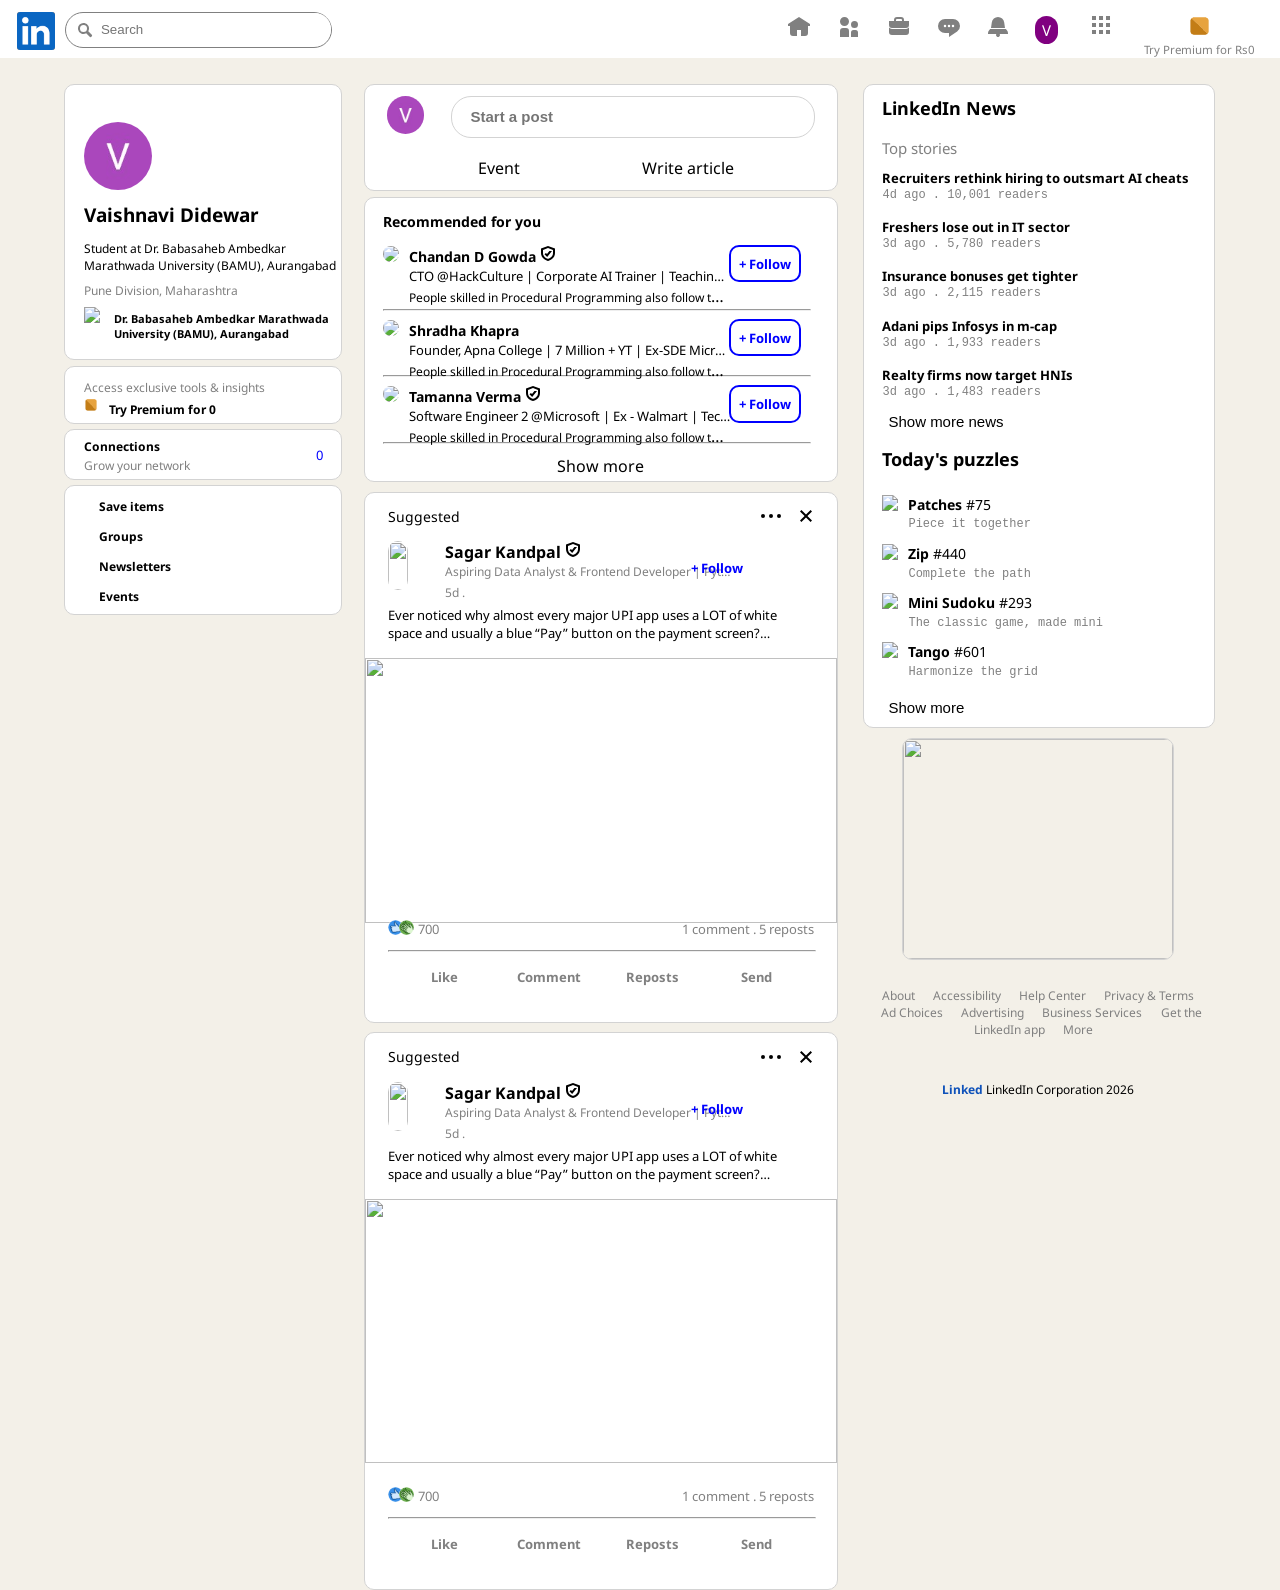
==== commit 62217ae0: "modified index.html" ====
--- a/index.html
+++ b/index.html
@@ -15,7 +15,7 @@
 			<link rel="preconnect" href="https://fonts.googleapis.com">
 			<link rel="preconnect" href="https://fonts.gstatic.com" crossorigin>
 			<link href="https://fonts.googleapis.com/css2?family=Noto+Sans:ital,wght@0,100..900;&display=swap" rel="stylesheet">
-			<link rel="Stylesheet" href="Home.css"></link>
+			<link rel="Stylesheet" href="index.css"></link>
 		</head>
 		<body>
 			<section id="LinkedIn">
--- a/index.css
+++ b/index.css
@@ -0,0 +1,3623 @@
+body{
+	background-color:#F3F0E8;
+	position:relative;
+}
+#LinkedIn{
+	position:relative;
+}
+header{
+	background-color:white;
+	position:absolute;
+	width:100%;
+	top:0;
+	left:0;
+	right:0;
+	position:fixed;
+	z-index:5;
+}
+#Logo{
+	height:1cm;
+	width:1cm;
+	border-radius:3px;
+	position:relative;
+}
+ul li{
+	list-style-type:none;
+}
+#Nav{
+	display:flex;
+	position:relative;
+	height:0.7cm;
+	justify-content:space-between;
+}
+	#Nav > #Logo-Search{
+	display:flex;
+	position:relative;
+	gap:10px;
+	}
+#Nav #Logo-sec{
+	text-decoration:none;
+	margin-top:-0.1cm;
+	margin-left:-0.6cm;
+}
+@media screen and (min-width:960px){
+	#Nav > #Nav-section{
+		justify-content:space-between;
+	}
+	
+}
+	#Nav #Search{
+		height:0.8cm;
+		width:7cm;
+		padding-top:0.1cm;
+		border-radius:20px;
+		border:1px solid grey;
+		display:flex;
+		margin-top:-0.1cm;
+	}
+	#Nav #Search:hover{
+		background-color:#f5f5f5;
+	}
+	#Search #Search-in{
+		border:none;
+		outline:none;
+		position:relative;
+		margin-left:0cm;
+		width:6.1cm;
+		height:0.8cm;
+		padding-left:0.2cm;
+		margin-top:-0.1cm;
+		border-radius:30px;
+	}
+	#Search #Search-in:hover{
+		background-color:#f5f5f5;
+	}
+#Search #Search-sym{
+	color:grey;
+	position:relative;
+	margin-left:0.3cm;
+	font-weight:bold;
+	margin-top:0.1cm;
+}
+#Nav > #Nav-section{
+	display:flex;
+	justify-content:space-around;
+	gap:25px;
+}
+@media screen and (max-width:990px){
+	#Nav > #Nav-section{
+		margin-top:0.2cm;
+		gap:3vw;
+	}
+	#Nav{
+		gap:1vw;
+	}
+	#Nav #Logo-Search{
+		gap:3vw;
+	}
+	#Nav > #Nav-section > #home-sec{
+		margin-left:0.3cm;
+		margin-top:0.3cm;
+	}
+	#Nav > #Nav-section > #vert{
+		display:none;
+	}
+}
+@media screen and (min-width:990px){
+	#Nav > #Nav-section > #vert{
+		display:none;
+	}
+}
+@media screen and (min-width:770px) and (max-width:990px){
+	#Nav > #Nav-section{
+		gap:5%;
+		width:100%;
+	}
+	#Nav{
+		gap:20%;
+		width:100%;
+	}
+	#Search{
+		margin-left:-2.5cm;
+	}
+	#Nav #Logo-Search{
+		gap:60%;
+	}
+}
+@media screen and (min-width:150px) and (max-width:770px){
+	#Nav > #Nav-section{
+		gap:10%;
+		width:100%;
+	}
+	#Nav{
+		gap:15%;
+		width:100%;
+		padding-top:2vw;
+	}
+	#Nav #Logo-Search{
+		gap:70%;
+	}
+	
+	
+}
+#Nav > #Nav-section > #home-sec{
+	margin-top:-0.1cm;
+	position:relative;
+	margin-right:25px;
+}
+#Nav > #Nav-section > #home-sec > a{
+	font-size:25px;
+	color:grey;
+	position:absolute;
+	text-decoration:none;
+}
+#Nav > #Nav-section > #home-sec > a:hover{
+	color:black;
+}
+#Nav > #Nav-section > #team-sec{
+	margin-top:-0.1cm;
+	position:relative;
+}
+#Nav > #Nav-section > #team-sec > a{
+	font-size:25px;
+	color:grey;
+	position:absolute;
+	text-decoration:none;
+}
+#Nav > #Nav-section > #team-sec > a:hover{
+	color:black;
+}
+#Nav > #Nav-section > #skills-sec{
+	margin-top:-0.1cm;
+	margin-right:25px;
+	margin-left:25px;
+	position:relative;
+}
+#Nav > #Nav-section > #skills-sec > a{
+	font-size:25px;
+	color:grey;
+	position:absolute;
+	text-decoration:none;
+}
+#Nav > #Nav-section > #skills-sec > a:hover{
+	color:black;
+}
+#Nav > #Nav-section > #mess-sec{
+	margin-top:-0.1cm;
+	position:relative;
+}
+#Nav > #Nav-section > #mess-sec > a{
+	font-size:25px;
+	color:grey;
+	position:relative;
+	text-decoration:none;
+}
+#Nav > #Nav-section > #mess-sec > a:hover{
+	color:black;
+}
+#Nav > #Nav-section > #noti-sec{
+	margin-top:-0.1cm;
+	position:relative;
+}
+#Nav > #Nav-section > #noti-sec > a{
+	font-size:25px;
+	color:grey;
+	position:relative;
+	text-decoration:none;
+}
+#Nav > #Nav-section > #noti-sec > a:hover{
+	color:black;
+}
+#Nav > #Nav-section > .V-sec{
+	margin-top:0cm;
+}
+#Nav > #Nav-section > .V-sec > .V-circle{
+	font-size:15px;
+	position:relative;
+	color:white;
+	font-family: 'Noto Sans', sans-serif;
+	text-decoration:none;
+	border-radius:100px;
+	background-color:purple;
+	padding:0.1cm 0.19cm;
+	border:none;
+} 
+#Nav > #Nav-section > #vert{
+	height:1.5cm;
+	background-color:#F0EFE7;
+	width:0.1px;
+	margin-top:-0.4cm;
+	position:relative;
+}
+#Nav > #Nav-section > #apps-sec{
+	position:relative;
+	margin-top:-0.1cm;
+}
+#Nav > #Nav-section > #apps-sec > a{
+	font-size:25px;
+	color:grey;
+	position:relative;
+	text-decoration:none;
+}
+#Nav > #Nav-section > #apps-sec > a:hover{
+	color:black;
+}
+#Nav > #Nav-section > #premi-sec{
+	position:relative;
+	display:flex;
+	flex-wrap:nowrap;
+	margin-top:-0.2cm;
+	margin-right:25px;
+}
+#Nav > #Nav-section > #premi-sec > center > a{
+	position:relative;
+	text-decoration:none;
+	color:grey;
+	font-size:11.5px;
+	font-family: 'Noto Sans', sans-serif;
+}
+#Nav > #Nav-section #premi{
+	height:0.6cm;
+	width:0.6cm;
+	position:relative;
+	margin-bottom:-0.3cm;
+}
+@media screen and (max-width:770px){
+	#Nav > #Nav-section{
+		width:13cm;
+		margin:auto;
+		overflow-x:scroll;
+	}
+	#Search #Search-in{
+		border:none;
+		outline:none;
+		position:relative;
+		margin-left:0cm;
+		width:6.1cm;
+		height:0.8cm;
+		padding-left:0.2cm;
+		margin-top:-0.1cm;
+		border-radius:30px;
+	}
+	
+	
+}
+
+/*upper-navigation bar*/
+@media screen and (max-width:770px){
+	body{
+		font-family: 'Noto Sans', sans-serif;
+	}
+	#Nav{
+		display:none;
+	}
+	#Nav-up{
+		display:flex;
+		align-items:center;
+		justify-content:space-between;
+	}
+	#Nav-up > #V-sec{
+	position:relative;
+	margin-top:0.2cm;
+}
+#Nav-up > #V-sec > .V-circle{
+	font-size:25px;
+	position:relative;
+	color:white;
+	font-family: 'Noto Sans', sans-serif;
+	text-decoration:none;
+	border-radius:100px;
+	margin-left:0cm;
+	background-color:purple;
+	padding:0.1cm 0.25cm;
+	border:none;
+} 
+#Nav-up #Search{
+		height:0.9cm;
+		width:90vw;
+		padding-top:0.1cm;
+		border-radius:20px;
+		border:1px solid grey;
+		display:flex;
+		align-items:center;
+	}
+	#Nav-up #Search:hover{
+		background-color:#f5f5f5;
+	}
+	#Search #Search-in{
+		border:none;
+		outline:none;
+		margin-left:0cm;
+		width:75vw;
+		font-size:25px;
+		height:0.8cm;
+		padding-left:0.2cm;
+		margin-top:0cm;
+		border-radius:30px;
+	}
+	#Search #Search-in:hover{
+		background-color:#f5f5f5;
+	}
+#Search #Search-sym{
+	color:grey;
+	position:relative;
+	margin-left:0.3cm;
+	font-weight:bold;
+	margin-top:0.15cm;
+}
+#Nav-up > #mess-sec{
+	margin-top:-0.1cm;
+	position:relative;
+	margin-right:1cm;
+}
+#Nav-up > #mess-sec > a{
+	font-size:25px;
+	color:grey;
+	position:relative;
+	text-decoration:none;
+}
+#Nav-up > #mess-sec > a:hover{
+	color:black;
+}
+#Nav-bottom{
+	position:fixed;
+	background-color:white;
+	width:100%;
+	height:2cm;
+	padding-top:0.1cm;
+	display:flex;
+	justify-content:space-between;
+	bottom:-5%;
+}
+#Nav-bottom p{
+	margin:0cm;
+	font-size:17px;
+	text-align:center;
+}
+#Nav-bottom > #home-sec{
+}
+#Nav-bottom > #home-sec > a{
+	color:grey;
+	text-decoration:none;
+}
+#Nav-bottom > #home-sec > a:hover{
+	color:black;
+}
+#Nav-bottom > #team-sec{
+}
+#Nav-bottom > #team-sec > a{
+	font-size:25px;
+	color:grey;
+	text-decoration:none;
+}
+#Nav-bottom > #team-sec > a:hover{
+	color:black;
+}
+#Nav-bottom > #post-sec{
+}
+#Nav-bottom > #post-sec > a{
+	font-size:25px;
+	color:grey;
+	text-decoration:none;
+}
+#Nav-bottom > #post-sec > a:hover{
+	color:black;
+}
+#Nav-bottom > #skills-sec{
+	margin-right:2cm;
+}
+#Nav-bottom > #skills-sec > a{
+	font-size:25px;
+	color:grey;
+	text-decoration:none;
+}
+#Nav-bottom > #skills-sec > a:hover{
+	color:black;
+}
+#Nav-bottom > #noti-sec{
+}
+#Nav-bottom > #noti-sec > a{
+	font-size:25px;
+	color:grey;
+	text-decoration:none;
+}
+#Nav-bottom > #noti-sec > a:hover{
+	color:black;
+}
+
+
+}
+
+@media screen and (min-width:770px){
+	#Nav-up{
+		display:none;
+	}
+	#Nav-bottom{
+		display:none;
+	}
+}
+@media screen and (max-width:770px){
+	#Bottom-msg{
+		display:none;
+	}
+}
+
+
+
+
+
+
+/*Home Page Code*/
+@media screen and (min-width:961px){
+body{
+	margin-left:5%;
+	margin-right:5%;
+	position:relative;
+	width:90%;
+}
+#Home{
+	position:absolute;
+	width:100%;
+	margin-top:2cm;
+	font-family: 'Noto Sans', sans-serif;
+}
+#Col1{
+	position:absolute;
+	width:24%;
+}
+#Col1-Top1{
+	background-color:white;
+	width:100%;
+	height:auto;
+	padding-bottom:0.2cm;
+	border-width:1.5px 1.5px 1.5px 1.5px;
+	border-style:solid;
+	border-color:lightgrey;
+	border-radius:10px;
+}
+#v-profi{
+	border-radius:100px;
+	position:relative;
+	height:1.8cm;
+	margin-left:0.5cm;
+	margin-top:1cm;
+	}
+#back{
+	background-image:url('https://wallpapers.com/images/featured/profile-background-b5vedq7mz8mjvslu.jpg');
+	background-repeat:no-repeat;
+	background-size:cover;
+	height:1.8cm;
+	border-radius:10px 10px 0px 0px;
+}
+#Col1-Top1 > h2{
+	margin-top:1.3cm;
+	font-size:19px;
+	margin-left:0.5cm;
+}
+#Col1-Top1 > #stu{
+	font-size:12px;
+	margin-left:0.5cm;
+	margin-top:-0.1cm;
+}
+#Col1-Top1 > #pune{
+	font-size:12px;
+	color:grey;
+	margin-left:0.5cm;
+	margin-top:-0.1cm;
+}
+#bamua-combo{
+	display:flex;
+	margin-left:0.5cm;
+	margin-top:-0.3cm;
+}
+#bamua{
+	position:absolute;
+	height:0.6cm;
+	margin-top:0.2cm;
+}
+#p-bamua{
+	font-size:11px;
+	position:relative;
+	font-weight:bold;
+	margin-left:0.8cm;
+}
+#Col1-Top2{
+	position:absolute;
+	width:100%;
+	top:102%;
+	background-color:white;
+	border:1.5px solid lightgrey;
+	border-radius:10px;
+	display:grid;
+	grid-template-rows:0.8cm 0.7cm;
+}
+#Col1-Top2 p{
+	font-size:12px;
+	color:grey;
+	margin-left:0.5cm;
+}
+#Col1-Top2 figcaption{
+}
+#Col1-Top2 b{
+	font-size:12px;
+	margin-left:0.3cm;
+}
+#premi-body{
+	height:0.4cm;
+}
+#Col1-Top2 figure{
+	margin:0;
+	display:flex;
+	margin-left:0.5cm;
+}
+#Col1-Top3{
+	position:absolute;
+	width:100%;
+	top:125%;
+	display:flex;
+	justify-content:space-between;
+	align-items:center;
+	background-color:white;
+	border:1.5px solid lightgrey;
+	border-radius:10px;
+}
+#Col1-Top3 div{
+	display:grid;
+	margin-top:0.2cm;
+	margin-left:0.5cm;
+	grid-template-rows:0.2cm 0.9cm;
+}
+#Col1-Top3 b{
+	font-size:12px;
+}
+#Col1-Top3 p{
+	font-size:12px;
+	color:grey;
+}
+#Col1-Top3 span{
+	font-size:13px;
+	color:blue;
+	margin-right:0.5cm;
+}
+#Col1-Top4{
+	position:absolute;
+	width:100%;
+	top:145%;
+	display:grid;
+	grid-template-rows:0.8cm 0.8cm 0.8cm 1cm;
+	background-color:white;
+	border:1.5px solid lightgrey;
+	border-radius:10px;
+}
+#Col1-Top4 p{
+	font-size:12px;
+	font-weight:bold;
+	display:flex;
+	gap:15px;
+	margin-left:0.5cm;
+}
+#Col2{
+	position:absolute;
+	display:flex;
+	width:76%;
+	left:26%;
+}
+#Col2-col1{
+	position:absolute;
+	width:54%;
+}
+#Col1-col1-Top1{
+	position:absolute;
+	width:100%;
+	background-color:white;
+	border-radius:10px;
+	border:1.5px solid lightgrey;
+	height:2.8cm;
+	display:grid;
+	grid-template-rows:1.2cm ;
+}
+#Col1-col1-Top1-top1{
+	display:flex;
+	justify-content:space-around;
+	margin-top:0.3cm;
+	gap:5px;
+	margin-left:0.3cm;
+	margin-right:0.3cm;
+}
+#Col1-col1-Top1-top1 figure{
+	margin:0;
+}
+#v{
+	height:1cm;
+	border-radius:100px;
+}
+#post{
+	height:1cm;
+	width:28vmax;
+	border-radius:20px;
+	font-weight:bold;
+	font-size:15px;
+	border:1px solid lightgrey;
+}
+#post:hover{
+	background-color:lightgrey;
+}
+#Col1-col1-Top1-top2{
+	display:flex;
+	justify-content:space-evenly;
+}
+#Col1-col1-Top1-top2 p{
+	display:flex;
+	gap:10px;
+	padding:0.3cm 0.2cm 0.3cm 0.2cm;
+	border-radius:5px;
+}
+#Col1-col1-Top1-top2 p:hover{
+	background-color:lightgrey;
+}
+#Col1-col1-Top2{
+	position:absolute;
+	width:100%;
+	height:7.5cm;
+	margin-top:3cm;
+	background-color:white;
+	border-radius:10px;
+	border:1.5px solid lightgrey;
+}
+#Col1-col1-Top2 > p{
+	margin-left:0.5cm;
+	font-size:14px;
+	font-weight:bold;
+}
+#ceo-section{
+	position:absolute;
+	width:100%;
+	margin-left:0.5cm;
+	margin-right:0.7cm;
+}
+.ceo{
+	height:1.3cm;
+	border-radius:100px;
+}
+.ceo1 figure{
+	margin:0;
+}
+.ceo1{
+	display:flex;
+	position:absolute;
+	width:98%;
+	justify-content:space-between;
+}
+.ceo1-left{
+	position:absolute;
+	width:75%;
+	display:flex;
+	gap:10px;
+}
+.ceo1-left > section{
+	position:relative;
+	width:100%;
+	white-space: nowrap;
+	overflow:hidden;
+	text-overflow: ellipsis;
+}
+.ceo1-left > section > b{
+	font-size:14px;
+}
+.ceo1-left > section > p{
+	font-size:13px;
+	margin-top:0;
+	margin-bottom:0;
+	width:100%;
+	white-space: nowrap;
+	overflow:hidden;
+	text-overflow: ellipsis;
+}
+.ceo1-left > section > small{
+	font-size:12px;
+}
+.ceo1-right{
+	position:absolute;
+	width:30%;
+	color:black;
+	margin-left:27vmax;
+}
+.ceo1-right > div{
+	color:blue;
+	display:grid;
+	font-size:13px;
+	gap:10px;
+	padding:0.2cm;
+	width:1.4cm;
+	font-weight:bold;
+	border-radius:10px;
+	border:2px solid blue;
+}
+#ceo-section > hr{
+	width:90%;
+	margin-top:1.7cm;
+	margin-left:0cm;
+}
+#show{
+	position:absolute;
+	width:100%;
+	height:10.4%;
+	border-radius:0px 0px 5px 5px;
+	padding-top:0.4cm;
+	margin-top:5.16cm;
+}
+#show:hover{
+	background-color:lightgrey;
+}
+.Col1-col1-Top3{
+	position:absolute;
+	width:100%;
+	height:14cm;
+	margin-top:10.8cm;
+	background-color:white;
+	border-radius:10px;
+	border:1.5px solid lightgrey;
+}
+.Col1-col1-Top3-top1{
+	position:absolute;
+	width:90%;
+	font-size:14px;
+	display:flex;
+	align-items:center;
+	justify-content:space-between;
+	margin-left:5%;
+	margin-right:5%;
+}
+.Col1-col1-Top3-top1 > div{
+	display:flex;
+	align-items:center;
+	gap:15px;
+}
+.Col1-col1-Top3-top2{
+	position:absolute;
+	width:90%;
+	margin-left:5%;
+	margin-right:5%;
+	display:flex;
+	align-items:center;
+	justify-content:space-between;
+	margin-top:1cm;
+}
+.sagar-left{
+	display:flex;
+	position:absolute;
+	width:67%;
+	margin-top:2cm;
+}
+.sagar-left > figure{
+	margin:0;
+}
+.sag-img{
+	height:1.3cm;
+	width:100%;
+	border-radius:100px;
+}
+.sagar-left > section{
+	position:absolute;
+	width:100%;
+	margin-left:1.5cm;
+}
+.sagar-left > section > p{
+	font-size:12px;
+	color:grey;
+	margin-top:0;
+	margin-bottom:0;
+	width:100%;
+	white-space: nowrap;
+	overflow:hidden;
+	text-overflow: ellipsis;
+}
+.sagar-left > section > small{
+	font-size:12px;
+	color:grey;
+}
+.sagar-right{
+	position:absolute;
+	width:calc(100%-67%);
+	margin-left:8cm;
+	margin-top:2cm;
+	font-size:13px;
+	font-weight:bold;
+	color:blue;
+}
+.Col1-col1-Top3-top3{
+	position:absolute;
+	width:100%;
+}
+.Col1-col1-Top3-top3 > p{
+	font-size:13px;
+	margin-top:3cm;
+	margin-left:5%;
+	margin-right:5%;
+}
+.Col1-col1-Top3-top3 > figure{
+	margin-left:0cm;
+	margin-right:0cm;
+}
+.Col1-col1-Top3-top3 > figure > img{
+	height:7cm;
+	width:100%;
+	margin-left:0;	
+}
+.Col1-col1-Top3-top4{
+	position:absolute;
+	width:100%;
+	margin-top:11.3cm;
+	left:5%;
+}
+.Post-repo{
+	position:absolute;
+	width:90%;
+	display:flex;
+	font-size:13px;
+	color:grey;
+	justify-content:space-between;
+}
+.Posture{
+	display:grid;
+	grid-template-columns:0.3cm 0.5cm 1.3cm;
+	grid-template-rows:0cm;
+}
+.Posture > figure{
+	margin:0cm;
+}
+.Posture .like, .clap{
+	height:0.4cm;
+	border-radius:100px;
+}
+.Col1-col1-Top3-top4 hr{
+	margin-top:0.8cm;
+	width:90%;
+	margin-left:0cm;
+}
+.Comments{
+	position:absolute;
+	width:90%;
+	display:flex;
+	font-weight:bold;
+	color:grey;
+	margin-left:0cm;
+	justify-content:space-evenly;
+}
+.Comments > span{
+	height:1.1cm;
+	width:2.5cm;
+	padding-top:0.2cm;
+}
+.Comments p{
+	margin-top:0cm;
+	font-size:13px;
+}
+.Comments > span:hover{
+	background-color:lightgrey;
+	border-radius:5px;
+}
+.Col1-col1-Top4{
+	position:absolute;
+	width:100%;
+	height:14.7cm;
+	margin-top:25.1cm;
+	background-color:white;
+	border-radius:10px;
+	border:1.5px solid lightgrey;
+}
+.Col1-col1-Top4-top1{
+	position:absolute;
+	width:90%;
+	font-size:14px;
+	display:flex;
+	align-items:center;
+	justify-content:space-between;
+	margin-left:5%;
+	margin-right:5%;
+}
+.Col1-col1-Top4-top1 > div{
+	display:flex;
+	align-items:center;
+	gap:15px;
+}
+.Col1-col1-Top4-top2{
+	position:absolute;
+	width:90%;
+	margin-left:5%;
+	margin-right:5%;
+	display:flex;
+	align-items:center;
+	justify-content:space-between;
+	margin-top:1cm;
+}
+.Col1-col1-Top4-top2 .sagar-left{
+	display:flex;
+	position:absolute;
+	width:67%;
+	margin-top:2cm;
+}
+.Col1-col1-Top4-top2 .sagar-left > figure{
+	margin:0;
+}
+.Col1-col1-Top4-top2 .sag-img{
+	height:1.3cm;
+	width:100%;
+	border-radius:100px;
+}
+.Col1-col1-Top4-top2 .sagar-left > section{
+	position:absolute;
+	width:100%;
+	margin-left:1.5cm;
+}
+.Col1-col1-Top4-top2 .sagar-left > section > p{
+	font-size:12px;
+	color:grey;
+	margin-top:0;
+	margin-bottom:0;
+	width:100%;
+	white-space: nowrap;
+	overflow:hidden;
+	text-overflow: ellipsis;
+}
+.Col1-col1-Top4-top2 .sagar-left > section > small{
+	font-size:12px;
+	color:grey;
+}
+.Col1-col1-Top4-top2 .sagar-right{
+	position:absolute;
+	width:calc(100%-67%);
+	margin-left:8cm;
+	margin-top:2cm;
+	font-size:13px;
+	font-weight:bold;
+	color:blue;
+}
+.Col1-col1-Top4-top3{
+	position:absolute;
+	width:100%;
+}
+.Col1-col1-Top4-top3 > p{
+	font-size:13px;
+	margin-top:3cm;
+	margin-left:5%;
+	margin-right:5%;
+}
+.Col1-col1-Top4-top3 > figure{
+	margin-left:0cm;
+	margin-right:0cm;
+}
+.Col1-col1-Top4-top3 > figure > img{
+	height:7cm;
+	width:100%;
+	margin-left:0;	
+}
+.Col1-col1-Top4-top4{
+	position:absolute;
+	width:100%;
+	margin-top:12cm;
+	left:5%;
+}
+.Col1-col1-Top4-top4 .Post-repo{
+	position:absolute;
+	width:90%;
+	display:flex;
+	font-size:13px;
+	color:grey;
+	justify-content:space-between;
+}
+.Col1-col1-Top4-top4 .Posture{
+	display:grid;
+	grid-template-columns:0.3cm 0.5cm 1.3cm;
+	grid-template-rows:0cm;
+}
+.Posture > figure{
+	margin:0cm;
+}
+.Col1-col1-Top4-top4 .Posture .like, .clap{
+	height:0.4cm;
+	border-radius:100px;
+}
+.Col1-col1-Top4-top4 hr{
+	margin-top:0.8cm;
+	width:90%;
+	margin-left:0cm;
+}
+.Col1-col1-Top4-top4 .Comments{
+	position:absolute;
+	width:90%;
+	display:flex;
+	font-weight:bold;
+	color:grey;
+	margin-left:0cm;
+	justify-content:space-evenly;
+}
+.Col1-col1-Top4-top4 .Comments > span{
+	height:1.1cm;
+	width:2.5cm;
+	padding-top:0.2cm;
+}
+.Col1-col1-Top4-top4 .Comments p{
+	margin-top:0cm;
+	font-size:13px;
+}
+.Col1-col1-Top4-top4 .Comments > span:hover{
+	background-color:lightgrey;
+	border-radius:5px;
+}
+#Col2-col2{
+	position:absolute;
+	width:40%;
+	left:57%;
+}
+#Col2-col2-Top1{
+	position:absolute;
+	width:100%;
+	height:17cm;;
+	background-color:white;
+	border:1.5px solid lightgrey;
+	border-radius:10px;
+}
+#Col2-col2-Top1 > #i-icon{
+	display:flex;
+	margin-left:0.5cm;
+	margin-right:0.5cm;
+	margin-top:0.3cm;
+	justify-content:space-between;
+}
+#Col2-col2-Top1 > #i-icon p{
+	margin-top:0cm;
+	font-weight:bold;
+	font-size:18px;
+}
+#Col2-col2-Top1 > p{
+	font-size:15px;
+	color:grey;
+	margin-left:0.5cm;
+	margin-right:0.5cm;
+	margin-top:0cm;
+	margin-bottom:0.1cm;
+}
+#Col2-col2-Top1 > #com-sto{
+	position:absolute;
+	width:100%;
+	height:1.1cm;
+	padding-top:0.2cm;
+}
+#Col2-col2-Top1 > #com-sto:hover{
+	background-color:lightgrey;
+}
+#Col2-col2-Top1 > #com-sto > p{
+	font-size:13px;
+	font-weight:bold;
+	position:absolute;
+	width:90%;
+	white-space: nowrap;
+	overflow:hidden;
+	text-overflow: ellipsis;
+	margin-left:0.5cm;
+	margin-top:0cm;
+}
+#Col2-col2-Top1 > #com-sto > pre{
+	font-size:12px;
+	color:grey;
+	margin-left:0.5cm;
+	margin-top:0.5cm;
+}
+#Col2-col2-Top1 > #fresh-sto{
+	position:absolute;
+	width:100%;
+	margin-top:1.3cm;
+	height:1.1cm;
+	padding-top:0.2cm;
+}
+#Col2-col2-Top1 > #fresh-sto:hover{
+	background-color:lightgrey;
+}
+#Col2-col2-Top1 > #fresh-sto > p{
+	font-size:13px;
+	font-weight:bold;
+	position:absolute;
+	width:90%;
+	white-space: nowrap;
+	overflow:hidden;
+	text-overflow: ellipsis;
+	margin-left:0.5cm;
+	margin-top:0cm;
+}
+#Col2-col2-Top1 > #fresh-sto > pre{
+	font-size:12px;
+	color:grey;
+	margin-left:0.5cm;
+	margin-top:0.5cm;
+}
+#Col2-col2-Top1 > #insu-sto{
+	position:absolute;
+	width:100%;
+	margin-top:2.6cm;
+	height:1.1cm;
+	padding-top:0.2cm;
+}
+#Col2-col2-Top1 > #insu-sto:hover{
+	background-color:lightgrey;
+}
+#Col2-col2-Top1 > #insu-sto > p{
+	font-size:13px;
+	font-weight:bold;
+	position:absolute;
+	width:90%;
+	white-space: nowrap;
+	overflow:hidden;
+	text-overflow: ellipsis;
+	margin-left:0.5cm;
+	margin-top:0cm;
+}
+#Col2-col2-Top1 > #insu-sto > pre{
+	font-size:12px;
+	color:grey;
+	margin-left:0.5cm;
+	margin-top:0.5cm;
+}
+#Col2-col2-Top1 > #adani-sto{
+	position:absolute;
+	width:100%;
+	margin-top:3.9cm;
+	height:1.1cm;
+	padding-top:0.2cm;
+}
+#Col2-col2-Top1 > #adani-sto:hover{
+	background-color:lightgrey;
+}
+#Col2-col2-Top1 > #adani-sto > p{
+	font-size:13px;
+	font-weight:bold;
+	position:absolute;
+	width:90%;
+	white-space: nowrap;
+	overflow:hidden;
+	text-overflow: ellipsis;
+	margin-left:0.5cm;
+	margin-top:0cm;
+}
+#Col2-col2-Top1 > #adani-sto > pre{
+	font-size:12px;
+	color:grey;
+	margin-left:0.5cm;
+	margin-top:0.5cm;
+}
+#Col2-col2-Top1 > #realty-sto{
+	position:absolute;
+	width:100%;
+	margin-top:5.2cm;
+	height:1.1cm;
+	padding-top:0.2cm;
+}
+#Col2-col2-Top1 > #realty-sto:hover{
+	background-color:lightgrey;
+}
+#Col2-col2-Top1 > #realty-sto > p{
+	font-size:13px;
+	font-weight:bold;
+	position:absolute;
+	width:90%;
+	white-space: nowrap;
+	overflow:hidden;
+	text-overflow: ellipsis;
+	margin-left:0.5cm;
+	margin-top:0cm;
+}
+#Col2-col2-Top1 > #realty-sto > pre{
+	font-size:12px;
+	color:grey;
+	margin-left:0.5cm;
+	margin-top:0.5cm;
+}
+#Col2-col2-Top1 > button{
+	margin-top:6.5cm;
+	margin-left:0.5cm;
+	padding-top:0.15cm;
+	padding-bottom:0.15cm;
+	font-size:15px;
+	border:none;
+	background-color:white;
+}
+#Col2-col2-Top1 > button:hover{
+	background-color:lightgrey;
+	border-radius:3px;
+}
+#puzzles figure{
+	display:flex;
+	gap:10px;
+	margin-top:0.15cm;
+	margin-bottom:0.15cm;
+	margin-left:0.5cm;
+	margin-right:0cm;
+}
+#puzzles figcaption p{
+	margin-top:0cm;
+	margin-bottom:0cm;
+	font-size:14px;
+}
+#puzzles figcaption pre{
+	margin-top:0.1cm;
+	margin-bottom:0cm;
+	font-size:12px;
+	color:grey;
+}
+#puzzles div{
+	margin-top:0.55cm;
+	margin-right:0.3cm;
+}
+#puzz1{
+	position:absolute;
+	width:100%;
+	display:flex;
+	justify-content:space-between;
+}
+#puzz1:hover{
+	background-color:lightgrey;
+}
+.puzz-img{
+	height:1cm;
+}
+#puzz2{
+	position:absolute;
+	width:100%;
+	display:flex;
+	margin-top:1.3cm;
+	justify-content:space-between;
+}
+#puzz2:hover{
+	background-color:lightgrey;
+}
+#puzz3{
+	position:absolute;
+	width:100%;
+	display:flex;
+	margin-top:2.6cm;
+	justify-content:space-between;
+}
+#puzz3:hover{
+	background-color:lightgrey;
+}
+#puzz4{
+	position:absolute;
+	width:100%;
+	display:flex;
+	margin-top:3.9cm;
+	justify-content:space-between;
+}
+#puzz4:hover{
+	background-color:lightgrey;
+}
+#Col2-col2-Top1 > #puzzles button{
+	margin-top:5.4cm;
+	margin-left:0.5cm;
+	padding-top:0.15cm;
+	padding-bottom:0.15cm;
+	font-size:15px;
+	border:none;
+	background-color:white;
+}
+#Col2-col2-Top1 > #puzzles button:hover{
+	background-color:lightgrey;
+	border-radius:3px;
+}
+#Big-Img{
+	position:sticky;
+	top:0%;
+	height:10cm;
+	width:100%;
+	margin-left:0cm;
+	margin-top:16.9cm;
+}
+#big-img-section{
+	position:absolute;
+	width:100%;
+	}
+	#big-img-section figure{
+		margin-left:0;
+		margin-right:0;
+	}
+	#big-img-mess{
+		height:220px;
+		width:270px;
+		border-width:1.5px 1.5px 1.5px 1.5px;
+		border-style:solid;
+		border-color:lightgrey;
+		border-radius:10px;
+		text-align:center;
+	}
+	#Col2-anchor-section{
+		font-size:12px;
+		position:absolute;
+		width:100%;
+		margin-top:7cm;
+		margin-left:0vmax;
+		margin-right:0vmax
+	}
+	#anchor-section{
+		color:grey;
+		margin-bottom:1cm;
+	}
+	#anchor-section a{
+		margin-left:0.2cm;
+		margin-right:0.2cm;
+	}
+	#Col2-anchor-section b{
+		color:#0F52BA;
+	}
+	#Col2-anchor-section b i{
+		color:#0F52BA;
+		font-size:17px;
+	}
+
+}
+
+/*Home Section Start*/
+@media screen and (max-width:770px){
+body{
+	margin-left:5%;
+	margin-right:0%;
+	position:relative;
+	width:120%;
+}
+#Home{
+	position:relative;
+	width:100%;
+	margin-left:0;
+	display:flex;
+	flex-direction:column;
+	font-family: 'Noto Sans', sans-serif;
+}
+#Col1{
+	position:absolute;
+	width:104%;
+	margin-top:1cm;
+}
+#Col1-Top1{
+	background-color:white;
+	width:100%;
+	height:auto;
+	margin-top:1.5cm;
+	padding-bottom:0.2cm;
+	border-width:1.5px 1.5px 1.5px 1.5px;
+	border-style:solid;
+	border-color:lightgrey;
+	border-radius:10px;
+}
+#v-profi{
+	position:relative;
+	height:1.8cm;
+	border-radius:100px;
+	margin-left:0.5cm;
+	margin-top:1cm;
+}
+#back{
+	background-image:url('https://wallpapers.com/images/featured/profile-background-b5vedq7mz8mjvslu.jpg');
+	background-repeat:no-repeat;
+	background-size:cover;
+	height:1.8cm;
+	border-radius:10px 10px 0px 0px;
+}
+#Col1-Top1 > h2{
+	margin-top:1.3cm;
+	font-size:19px;
+	margin-left:0.5cm;
+}
+#Col1-Top1 > #stu{
+	font-size:12px;
+	margin-left:0.5cm;
+	margin-top:-0.1cm;
+}
+#Col1-Top1 > #pune{
+	font-size:12px;
+	color:grey;
+	margin-left:0.5cm;
+	margin-top:-0.1cm;
+}
+#bamua-combo{
+	display:flex;
+	margin-left:0.5cm;
+	margin-top:-0.3cm;
+}
+#bamua{
+	position:absolute;
+	height:0.6cm;
+	margin-top:0.2cm;
+}
+#p-bamua{
+	font-size:11px;
+	position:relative;
+	font-weight:bold;
+	margin-left:0.8cm;
+}
+#Col1-Top2{
+	position:absolute;
+	width:100%;
+	top:102.5%;
+	background-color:white;
+	border:1.5px solid lightgrey;
+	border-radius:10px;
+	display:grid;
+	grid-template-rows:0.8cm 0.7cm;
+}
+#Col1-Top2 p{
+	font-size:12px;
+	color:grey;
+	margin-left:0.5cm;
+}
+#Col1-Top2 figcaption{
+}
+#Col1-Top2 b{
+	font-size:12px;
+	margin-left:0.3cm;
+}
+#premi-body{
+	height:0.4cm;
+}
+#Col1-Top2 figure{
+	margin:0;
+	display:flex;
+	margin-left:0.5cm;
+}
+#Col1-Top3{
+	position:absolute;
+	width:100%;
+	margin-top:2cm;
+	display:flex;
+	justify-content:space-between;
+	align-items:center;
+	background-color:white;
+	border:1.5px solid lightgrey;
+	border-radius:10px;
+}
+#Col1-Top3 div{
+	display:grid;
+	margin-top:0.2cm;
+	margin-left:0.5cm;
+	grid-template-rows:0.2cm 0.9cm;
+}
+#Col1-Top3 b{
+	font-size:12px;
+}
+#Col1-Top3 p{
+	font-size:12px;
+	color:grey;
+}
+#Col1-Top3 span{
+	font-size:13px;
+	color:blue;
+	margin-right:0.5cm;
+}
+#Col1-Top4{
+	position:absolute;
+	width:100%;
+	margin-top:3.6cm;
+	display:grid;
+	grid-template-rows:0.8cm 0.8cm 0.8cm 1cm;
+	background-color:white;
+	border:1.5px solid lightgrey;
+	border-radius:10px;
+}
+#Col1-Top4 p{
+	font-size:12px;
+	font-weight:bold;
+	display:flex;
+	gap:15px;
+	margin-left:0.5cm;
+}
+#Col2{
+	position:absolute;
+	width:104%;
+	left:0%;
+	margin-top:13cm;
+	display:flex;
+	flex-direction:column;
+}
+#Col2-col1{
+	position:absolute;
+	width:100%;
+	margin-top:1.4cm;
+}
+#Col1-col1-Top1{
+	position:absolute;
+	width:100%;
+	background-color:white;
+	border-radius:10px;
+	border:1.5px solid lightgrey;
+	margin-top:1.9cm;
+}
+#Col1-col1-Top1-top1{
+	display:flex;
+	justify-content:space-around;
+	margin-top:0.3cm;
+	gap:5px;
+	margin-left:0.3cm;
+	margin-right:0.3cm;
+}
+#Col1-col1-Top1-top1 figure{
+	margin:0;
+}
+#v{
+	height:1cm;
+	border-radius:100px;
+}
+#post{
+	height:1cm;
+	width:110vw;
+	gap:30px;
+	height:1cm;
+	border-radius:20px;
+	font-weight:bold;
+	font-size:15px;
+	border:1px solid lightgrey;
+}
+#post:hover{
+	background-color:lightgrey;
+}
+#Col1-col1-Top1-top2{
+	display:flex;
+	justify-content:space-evenly;
+}
+#Col1-col1-Top1-top2 p{
+	display:flex;
+	gap:10px;
+	padding:0.3cm 0.2cm 0.3cm 0.2cm;
+	border-radius:5px;
+}
+#Col1-col1-Top1-top2 p:hover{
+	background-color:lightgrey;
+}
+#Col1-col1-Top2{
+	position:absolute;
+	width:100%;
+	height:7.5cm;
+	margin-top:5.55cm;
+	background-color:white;
+	border-radius:10px;
+	border:1.5px solid lightgrey;
+}
+#Col1-col1-Top2 > p{
+	margin-left:0.5cm;
+	font-size:14px;
+	font-weight:bold;
+}
+#ceo-section{
+	position:absolute;
+	width:100%;
+	margin-left:0.5cm;
+	margin-right:0.7cm;
+}
+.ceo{
+	height:1.3cm;
+	border-radius:100px;
+}
+.ceo1 figure{
+	margin:0;
+}
+.ceo1{
+	position:absolute;
+	width:100%;
+	display:flex;
+	justify-content:space-between;
+}
+.ceo1-left{
+	position:absolute;
+	width:70%;
+	display:flex;
+	gap:10px;
+}
+.ceo1-left > section{
+	position:relative;
+	width:100%;
+	white-space: nowrap;
+	overflow:hidden;
+	text-overflow: ellipsis;
+}
+.ceo1-left > section > b{
+	font-size:14px;
+}
+.ceo1-left > section > p{
+	font-size:13px;
+	margin-top:0;
+	margin-bottom:0;
+	width:100%;
+	white-space: nowrap;
+	overflow:hidden;
+	text-overflow: ellipsis;
+}
+.ceo1-left > section > small{
+	font-size:12px;
+}
+.ceo1-right{
+	position:absolute;
+	width:30%;
+	color:black;
+	margin-left:90vw;
+}
+.ceo1-right > div{
+	color:blue;
+	font-size:13px;
+	gap:10px;
+	padding:0.2cm;
+	width:1.4cm;
+	font-weight:bold;
+	border-radius:10px;
+	border:2px solid blue;
+}
+#ceo-section > hr{
+	width:90%;
+	margin-top:1.7cm;
+	margin-left:0cm;
+}
+#show{
+	position:absolute;
+	width:100%;
+	height:10.4%;
+	border-radius:0px 0px 5px 5px;
+	padding-top:0.4cm;
+	margin-top:5.16cm;
+}
+#show:hover{
+	background-color:lightgrey;
+}
+.Col1-col1-Top3{
+	position:absolute;
+	width:100%;
+	height:14cm;
+	margin-top:13.4cm;
+	background-color:white;
+	border-radius:10px;
+	border:1.5px solid lightgrey;
+}
+.Col1-col1-Top3-top1{
+	position:absolute;
+	width:90%;
+	font-size:14px;
+	display:flex;
+	align-items:center;
+	justify-content:space-between;
+	margin-left:5%;
+	margin-right:5%;
+}
+.Col1-col1-Top3-top1 > div{
+	display:flex;
+	align-items:center;
+	gap:15px;
+}
+.Col1-col1-Top3-top2{
+	position:absolute;
+	width:90%;
+	margin-left:5%;
+	margin-right:5%;
+	display:flex;
+	align-items:center;
+	justify-content:space-between;
+	margin-top:1cm;
+}
+.sagar-left{
+	display:flex;
+	position:absolute;
+	width:67%;
+	margin-top:2cm;
+}
+.sagar-left > figure{
+	margin:0;
+}
+.sag-img{
+	height:1.3cm;
+	width:100%;
+	border-radius:100px;
+}
+.sagar-left > section{
+	position:absolute;
+	width:100%;
+	margin-left:1.5cm;
+}
+.sagar-left > section > p{
+	font-size:12px;
+	color:grey;
+	margin-top:0;
+	margin-bottom:0;
+	width:100%;
+	white-space: nowrap;
+	overflow:hidden;
+	text-overflow: ellipsis;
+}
+.sagar-left > section > small{
+	font-size:12px;
+	color:grey;
+}
+.sagar-right{
+	position:absolute;
+	width:calc(100%-67%);
+	margin-left:8cm;
+	margin-top:2cm;
+	font-size:13px;
+	font-weight:bold;
+	color:blue;
+}
+.Col1-col1-Top3-top3{
+	position:absolute;
+	width:100%;
+}
+.Col1-col1-Top3-top3 > p{
+	font-size:13px;
+	margin-top:3cm;
+	margin-left:5%;
+	margin-right:5%;
+}
+.Col1-col1-Top3-top3 > figure{
+	margin-left:0cm;
+	margin-right:0cm;
+}
+.Col1-col1-Top3-top3 > figure > img{
+	height:7cm;
+	width:100%;
+	margin-left:0;	
+}
+.Col1-col1-Top3-top4{
+	position:absolute;
+	width:100%;
+	margin-top:11.3cm;
+	left:5%;
+}
+.Post-repo{
+	position:absolute;
+	width:90%;
+	display:flex;
+	font-size:13px;
+	color:grey;
+	justify-content:space-between;
+}
+.Posture{
+	display:grid;
+	grid-template-columns:0.3cm 0.5cm 1.3cm;
+	grid-template-rows:0cm;
+}
+.Posture > figure{
+	margin:0cm;
+}
+.Posture .like, .clap{
+	height:0.4cm;
+	border-radius:100px;
+}
+.Col1-col1-Top3-top4 hr{
+	margin-top:0.8cm;
+	width:90%;
+	margin-left:0cm;
+}
+.Comments{
+	position:absolute;
+	width:90%;
+	display:flex;
+	font-weight:bold;
+	color:grey;
+	margin-left:0cm;
+	justify-content:space-evenly;
+}
+.Comments > span{
+	height:1.1cm;
+	width:2.5cm;
+	padding-top:0.2cm;
+}
+.Comments p{
+	margin-top:0cm;
+	font-size:13px;
+}
+.Comments > span:hover{
+	background-color:lightgrey;
+	border-radius:5px;
+}
+.Col1-col1-Top4{
+	position:absolute;
+	width:100%;
+	height:14.5cm;
+	margin-top:27.8cm;
+	background-color:white;
+	border-radius:10px;
+	border:1.5px solid lightgrey;
+}
+.Col1-col1-Top4-top1{
+	position:absolute;
+	width:90%;
+	font-size:14px;
+	display:flex;
+	align-items:center;
+	justify-content:space-between;
+	margin-left:5%;
+	margin-right:5%;
+}
+.Col1-col1-Top4-top1 > div{
+	display:flex;
+	align-items:center;
+	gap:15px;
+}
+.Col1-col1-Top4-top2{
+	position:absolute;
+	width:90%;
+	margin-left:5%;
+	margin-right:5%;
+	display:flex;
+	align-items:center;
+	justify-content:space-between;
+	margin-top:1cm;
+}
+.Col1-col1-Top4-top2 .sagar-left{
+	display:flex;
+	position:absolute;
+	width:67%;
+	margin-top:2cm;
+}
+.Col1-col1-Top4-top2 .sagar-left > figure{
+	margin:0;
+}
+.Col1-col1-Top4-top2 .sag-img{
+	height:1.3cm;
+	width:100%;
+	border-radius:100px;
+}
+.Col1-col1-Top4-top2 .sagar-left > section{
+	position:absolute;
+	width:100%;
+	margin-left:1.5cm;
+}
+.Col1-col1-Top4-top2 .sagar-left > section > p{
+	font-size:12px;
+	color:grey;
+	margin-top:0;
+	margin-bottom:0;
+	width:100%;
+	white-space: nowrap;
+	overflow:hidden;
+	text-overflow: ellipsis;
+}
+.Col1-col1-Top4-top2 .sagar-left > section > small{
+	font-size:12px;
+	color:grey;
+}
+.Col1-col1-Top4-top2 .sagar-right{
+	position:absolute;
+	width:calc(100%-67%);
+	margin-left:8cm;
+	margin-top:2cm;
+	font-size:13px;
+	font-weight:bold;
+	color:blue;
+}
+.Col1-col1-Top4-top3{
+	position:absolute;
+	width:100%;
+}
+.Col1-col1-Top4-top3 > p{
+	font-size:13px;
+	margin-top:3cm;
+	margin-left:5%;
+	margin-right:5%;
+}
+.Col1-col1-Top4-top3 > figure{
+	margin-left:0cm;
+	margin-right:0cm;
+}
+.Col1-col1-Top4-top3 > figure > img{
+	height:7cm;
+	width:100%;
+	margin-left:0;	
+}
+.Col1-col1-Top4-top4{
+	position:absolute;
+	width:100%;
+	margin-top:12cm;
+	left:5%;
+}
+.Col1-col1-Top4-top4 .Post-repo{
+	position:absolute;
+	width:90%;
+	display:flex;
+	font-size:13px;
+	color:grey;
+	justify-content:space-between;
+}
+.Col1-col1-Top4-top4 .Posture{
+	display:grid;
+	grid-template-columns:0.3cm 0.5cm 1.3cm;
+	grid-template-rows:0cm;
+}
+.Posture > figure{
+	margin:0cm;
+}
+.Col1-col1-Top4-top4 .Posture .like, .clap{
+	height:0.4cm;
+	border-radius:100px;
+}
+.Col1-col1-Top4-top4 hr{
+	margin-top:0.8cm;
+	width:90%;
+	margin-left:0cm;
+}
+.Col1-col1-Top4-top4 .Comments{
+	position:absolute;
+	width:90%;
+	display:flex;
+	font-weight:bold;
+	color:grey;
+	margin-left:0cm;
+	justify-content:space-evenly;
+}
+.Col1-col1-Top4-top4 .Comments > span{
+	height:1.1cm;
+	width:2.5cm;
+	padding-top:0.2cm;
+}
+.Col1-col1-Top4-top4 .Comments p{
+	margin-top:0cm;
+	font-size:13px;
+}
+.Col1-col1-Top4-top4 .Comments > span:hover{
+	background-color:lightgrey;
+	border-radius:5px;
+}
+#Col2-col2{
+	position:absolute;
+	width:100%;
+	left:0%;
+	margin-top:42.7cm;
+}
+#Col2-col2-Top1{
+	position:absolute;
+	width:100%;
+	height:17cm;
+	margin-top:1.5cm;
+	background-color:white;
+	border:1.5px solid lightgrey;
+	border-radius:10px;
+}
+#Col2-col2-Top1 > #i-icon{
+	display:flex;
+	margin-left:0.5cm;
+	margin-right:0.5cm;
+	margin-top:0.3cm;
+	justify-content:space-between;
+}
+#Col2-col2-Top1 > #i-icon p{
+	margin-top:0cm;
+	font-weight:bold;
+	font-size:18px;
+}
+#Col2-col2-Top1 > p{
+	font-size:15px;
+	color:grey;
+	margin-left:0.5cm;
+	margin-right:0.5cm;
+	margin-top:0cm;
+	margin-bottom:0.1cm;
+}
+#Col2-col2-Top1 > #com-sto{
+	position:absolute;
+	width:100%;
+	height:1.1cm;
+	padding-top:0.2cm;
+}
+#Col2-col2-Top1 > #com-sto:hover{
+	background-color:lightgrey;
+}
+#Col2-col2-Top1 > #com-sto > p{
+	font-size:13px;
+	font-weight:bold;
+	position:absolute;
+	width:90%;
+	white-space: nowrap;
+	overflow:hidden;
+	text-overflow: ellipsis;
+	margin-left:0.5cm;
+	margin-top:0cm;
+}
+#Col2-col2-Top1 > #com-sto > pre{
+	font-size:12px;
+	color:grey;
+	margin-left:0.5cm;
+	margin-top:0.5cm;
+}
+#Col2-col2-Top1 > #fresh-sto{
+	position:absolute;
+	width:100%;
+	margin-top:1.3cm;
+	height:1.1cm;
+	padding-top:0.2cm;
+}
+#Col2-col2-Top1 > #fresh-sto:hover{
+	background-color:lightgrey;
+}
+#Col2-col2-Top1 > #fresh-sto > p{
+	font-size:13px;
+	font-weight:bold;
+	position:absolute;
+	width:90%;
+	white-space: nowrap;
+	overflow:hidden;
+	text-overflow: ellipsis;
+	margin-left:0.5cm;
+	margin-top:0cm;
+}
+#Col2-col2-Top1 > #fresh-sto > pre{
+	font-size:12px;
+	color:grey;
+	margin-left:0.5cm;
+	margin-top:0.5cm;
+}
+#Col2-col2-Top1 > #insu-sto{
+	position:absolute;
+	width:100%;
+	margin-top:2.6cm;
+	height:1.1cm;
+	padding-top:0.2cm;
+}
+#Col2-col2-Top1 > #insu-sto:hover{
+	background-color:lightgrey;
+}
+#Col2-col2-Top1 > #insu-sto > p{
+	font-size:13px;
+	font-weight:bold;
+	position:absolute;
+	width:90%;
+	white-space: nowrap;
+	overflow:hidden;
+	text-overflow: ellipsis;
+	margin-left:0.5cm;
+	margin-top:0cm;
+}
+#Col2-col2-Top1 > #insu-sto > pre{
+	font-size:12px;
+	color:grey;
+	margin-left:0.5cm;
+	margin-top:0.5cm;
+}
+#Col2-col2-Top1 > #adani-sto{
+	position:absolute;
+	width:100%;
+	margin-top:3.9cm;
+	height:1.1cm;
+	padding-top:0.2cm;
+}
+#Col2-col2-Top1 > #adani-sto:hover{
+	background-color:lightgrey;
+}
+#Col2-col2-Top1 > #adani-sto > p{
+	font-size:13px;
+	font-weight:bold;
+	position:absolute;
+	width:90%;
+	white-space: nowrap;
+	overflow:hidden;
+	text-overflow: ellipsis;
+	margin-left:0.5cm;
+	margin-top:0cm;
+}
+#Col2-col2-Top1 > #adani-sto > pre{
+	font-size:12px;
+	color:grey;
+	margin-left:0.5cm;
+	margin-top:0.5cm;
+}
+#Col2-col2-Top1 > #realty-sto{
+	position:absolute;
+	width:100%;
+	margin-top:5.2cm;
+	height:1.1cm;
+	padding-top:0.2cm;
+}
+#Col2-col2-Top1 > #realty-sto:hover{
+	background-color:lightgrey;
+}
+#Col2-col2-Top1 > #realty-sto > p{
+	font-size:13px;
+	font-weight:bold;
+	position:absolute;
+	width:90%;
+	white-space: nowrap;
+	overflow:hidden;
+	text-overflow: ellipsis;
+	margin-left:0.5cm;
+	margin-top:0cm;
+}
+#Col2-col2-Top1 > #realty-sto > pre{
+	font-size:12px;
+	color:grey;
+	margin-left:0.5cm;
+	margin-top:0.5cm;
+}
+#Col2-col2-Top1 > button{
+	margin-top:6.5cm;
+	margin-left:0.5cm;
+	padding-top:0.15cm;
+	padding-bottom:0.15cm;
+	font-size:15px;
+	border:none;
+	background-color:white;
+}
+#Col2-col2-Top1 > button:hover{
+	background-color:lightgrey;
+	border-radius:3px;
+}
+#puzzles figure{
+	display:flex;
+	gap:10px;
+	margin-top:0.15cm;
+	margin-bottom:0.15cm;
+	margin-left:0.5cm;
+	margin-right:0cm;
+}
+#puzzles figcaption p{
+	margin-top:0cm;
+	margin-bottom:0cm;
+	font-size:14px;
+}
+#puzzles figcaption pre{
+	margin-top:0.1cm;
+	margin-bottom:0cm;
+	font-size:12px;
+	color:grey;
+}
+#puzzles div{
+	margin-top:0.55cm;
+	margin-right:0.3cm;
+}
+#puzz1{
+	position:absolute;
+	width:100%;
+	display:flex;
+	justify-content:space-between;
+}
+#puzz1:hover{
+	background-color:lightgrey;
+}
+.puzz-img{
+	height:1cm;
+}
+#puzz2{
+	position:absolute;
+	width:100%;
+	display:flex;
+	margin-top:1.3cm;
+	justify-content:space-between;
+}
+#puzz2:hover{
+	background-color:lightgrey;
+}
+#puzz3{
+	position:absolute;
+	width:100%;
+	display:flex;
+	margin-top:2.6cm;
+	justify-content:space-between;
+}
+#puzz3:hover{
+	background-color:lightgrey;
+}
+#puzz4{
+	position:absolute;
+	width:100%;
+	display:flex;
+	margin-top:3.9cm;
+	justify-content:space-between;
+}
+#puzz4:hover{
+	background-color:lightgrey;
+}
+#Col2-col2-Top1 > #puzzles button{
+	margin-top:5.4cm;
+	margin-left:0.5cm;
+	padding-top:0.15cm;
+	padding-bottom:0.15cm;
+	font-size:15px;
+	border:none;
+	background-color:white;
+}
+#Col2-col2-Top1 > #puzzles button:hover{
+	background-color:lightgrey;
+	border-radius:3px;
+}
+#Big-Img{
+		position:absolute;
+		width:100%;
+		margin-top:19cm;
+	}
+	#big-img-section{
+		position:absolute;
+		width:100%;
+		border-width:1.5px 1.5px 1.5px 1.5px;
+		border-style:solid;
+		border-radius:10px;
+		border-color:lightgrey;
+		background-color:white;
+	}
+	#big-img-section figure{
+		margin-left:0vmax;
+		margin-right:0vmax
+	}
+	#big-img-mess{
+		height:45vmax;
+		width:50vmax;	
+	}
+	#Col2-anchor-section{
+		font-size:12px;
+		width:100%;
+		margin-top:10cm;
+		margin-left:0vmax;
+		margin-right:0vmax
+	}
+	#anchor-section{
+		color:grey;
+		margin-bottom:1cm;
+	}
+	#anchor-section a{
+		margin-left:0.2cm;
+		margin-right:0.2cm;
+	}
+	#Col2-anchor-section b{
+		color:#0F52BA;
+	}
+	#Col2-anchor-section b i{
+		color:#0F52BA;
+		font-size:17px;
+	}
+
+
+}/*(max-width:770px)*/
+
+
+@media screen and (min-width:770px) and (max-width:960px){
+	body{
+	margin-left:0%;
+	margin-right:0%;
+	position:relative;
+	width:90%;
+}
+#Home{
+	position:absolute;
+	width:100%;
+	display:flex;
+	justify-content:space-around;
+	font-family: 'Noto Sans', sans-serif;
+}
+#Col1{
+	position:absolute;
+	width:40%;
+	margin-top:1cm;
+	left:6%;
+}
+#Col1-Top1{
+	background-color:white;
+	position:absolute;
+	width:100%;
+	height:auto;
+	margin-top:1.5cm;
+	padding-bottom:0.2cm;
+	border-width:1.5px 1.5px 1.5px 1.5px;
+	border-style:solid;
+	border-color:lightgrey;
+	border-radius:10px;
+}
+#v-profi{
+	height:1.8cm;
+	border-radius:100px;
+	margin-left:0.5cm;
+	margin-top:1cm;
+}
+#back{
+	background-image:url('https://wallpapers.com/images/featured/profile-background-b5vedq7mz8mjvslu.jpg');
+	background-repeat:no-repeat;
+	background-size:cover;
+	height:1.8cm;
+	border-radius:10px 10px 0px 0px;
+}
+#Col1-Top1 > h2{
+	margin-top:1.3cm;
+	font-size:19px;
+	margin-left:0.5cm;
+}
+#Col1-Top1 > #stu{
+	font-size:12px;
+	margin-left:0.5cm;
+	margin-top:-0.1cm;
+}
+#Col1-Top1 > #pune{
+	font-size:12px;
+	color:grey;
+	margin-left:0.5cm;
+	margin-top:-0.1cm;
+}
+#bamua-combo{
+	display:flex;
+	margin-left:0.5cm;
+	margin-top:-0.3cm;
+}
+#bamua{
+	position:absolute;
+	height:0.6cm;
+	margin-top:0.2cm;
+}
+#p-bamua{
+	font-size:11px;
+	position:relative;
+	font-weight:bold;
+	margin-left:0.8cm;
+}
+#Col1-Top2{
+	position:absolute;
+	width:100%;
+	margin-top:8.6cm;
+	background-color:white;
+	border:1.5px solid lightgrey;
+	border-radius:10px;
+	display:grid;
+	grid-template-rows:0.8cm 0.7cm;
+}
+#Col1-Top2 p{
+	font-size:12px;
+	color:grey;
+	margin-left:0.5cm;
+}
+#Col1-Top2 figcaption{
+}
+#Col1-Top2 b{
+	font-size:12px;
+	margin-left:0.3cm;
+}
+#premi-body{
+	height:0.4cm;
+}
+#Col1-Top2 figure{
+	margin:0;
+	display:flex;
+	margin-left:0.5cm;
+}
+#Col1-Top3{
+	position:absolute;
+	width:100%;
+	margin-top:10.4cm;
+	display:flex;
+	justify-content:space-between;
+	align-items:center;
+	background-color:white;
+	border:1.5px solid lightgrey;
+	border-radius:10px;
+}
+#Col1-Top3 div{
+	display:grid;
+	margin-top:0.2cm;
+	margin-left:0.5cm;
+	grid-template-rows:0.2cm 0.9cm;
+}
+#Col1-Top3 b{
+	font-size:12px;
+}
+#Col1-Top3 p{
+	font-size:12px;
+	color:grey;
+}
+#Col1-Top3 span{
+	font-size:13px;
+	color:blue;
+	margin-right:0.5cm;
+}
+#Col1-Top4{
+	position:absolute;
+	width:100%;
+	margin-top:12cm;
+	display:grid;
+	grid-template-rows:0.8cm 0.8cm 0.8cm 1cm;
+	background-color:white;
+	border:1.5px solid lightgrey;
+	border-radius:10px;
+}
+#Col1-Top4 p{
+	font-size:12px;
+	font-weight:bold;
+	display:flex;
+	gap:15px;
+	margin-left:0.5cm;
+}
+#Col2{
+	position:absolute;
+	width:66%;
+	right:10%;
+	left:48%;
+	margin-top:0.6cm;
+	display:flex;
+	flex-direction:column;
+}
+#Col2-col1{
+	position:absolute;
+	width:100%;
+	float:left;
+}
+#Col1-col1-Top1{
+	position:absolute;
+	width:100%;
+	background-color:white;
+	border-radius:10px;
+	border:1.5px solid lightgrey;
+	margin-top:1.9cm;
+}
+#Col1-col1-Top1-top1{
+	display:flex;
+	justify-content:space-around;
+	margin-top:0.3cm;
+	gap:5px;
+	margin-left:0.3cm;
+	margin-right:0.3cm;
+}
+#Col1-col1-Top1-top1 figure{
+	margin:0;
+}
+#v{
+	height:1cm;
+	border-radius:100px;
+}
+#post{
+	height:1cm;
+	width:50vw;
+	gap:30px;
+	height:1cm;
+	border-radius:20px;
+	font-weight:bold;
+	font-size:15px;
+	border:1px solid lightgrey;
+}
+#post:hover{
+	background-color:lightgrey;
+}
+#Col1-col1-Top1-top2{
+	display:flex;
+	justify-content:space-evenly;
+}
+#Col1-col1-Top1-top2 p{
+	display:flex;
+	gap:10px;
+	padding:0.3cm 0.2cm 0.3cm 0.2cm;
+	border-radius:5px;
+}
+#Col1-col1-Top1-top2 p:hover{
+	background-color:lightgrey;
+}
+#Col1-col1-Top2{
+	position:absolute;
+	width:100%;
+	height:7.5cm;
+	margin-top:5.55cm;
+	background-color:white;
+	border-radius:10px;
+	border:1.5px solid lightgrey;
+}
+#Col1-col1-Top2 > p{
+	margin-left:0.5cm;
+	font-size:14px;
+	font-weight:bold;
+}
+#ceo-section{
+	position:absolute;
+	width:100%;
+	margin-left:0.5cm;
+	margin-right:0.7cm;
+}
+.ceo{
+	height:1.3cm;
+	border-radius:100px;
+}
+.ceo1 figure{
+	margin:0;
+}
+.ceo1{
+	position:absolute;
+	width:100%;
+	display:flex;
+	justify-content:space-between;
+}
+.ceo1-left{
+	position:absolute;
+	width:70%;
+	display:flex;
+	gap:10px;
+}
+.ceo1-left > section{
+	position:relative;
+	width:100%;
+	white-space: nowrap;
+	overflow:hidden;
+	text-overflow: ellipsis;
+}
+.ceo1-left > section > b{
+	font-size:14px;
+}
+.ceo1-left > section > p{
+	font-size:13px;
+	margin-top:0;
+	margin-bottom:0;
+	width:100%;
+	white-space: nowrap;
+	overflow:hidden;
+	text-overflow: ellipsis;
+}
+.ceo1-left > section > small{
+	font-size:12px;
+}
+.ceo1-right{
+	position:absolute;
+	width:30%;
+	color:black;
+	margin-left:45vw;
+}
+.ceo1-right > div{
+	color:blue;
+	font-size:13px;
+	gap:10px;
+	padding:0.2cm;
+	width:1.4cm;
+	font-weight:bold;
+	border-radius:10px;
+	border:2px solid blue;
+}
+#ceo-section > hr{
+	width:90%;
+	margin-top:1.7cm;
+	margin-left:0cm;
+}
+#show{
+	position:absolute;
+	width:100%;
+	height:10.4%;
+	border-radius:0px 0px 5px 5px;
+	padding-top:0.4cm;
+	margin-top:5.16cm;
+}
+#show:hover{
+	background-color:lightgrey;
+}
+.Col1-col1-Top3{
+	position:absolute;
+	width:100%;
+	height:14cm;
+	margin-top:13.4cm;
+	background-color:white;
+	border-radius:10px;
+	border:1.5px solid lightgrey;
+}
+.Col1-col1-Top3-top1{
+	position:absolute;
+	width:90%;
+	font-size:14px;
+	display:flex;
+	align-items:center;
+	justify-content:space-between;
+	margin-left:5%;
+	margin-right:5%;
+}
+.Col1-col1-Top3-top1 > div{
+	display:flex;
+	align-items:center;
+	gap:15px;
+}
+.Col1-col1-Top3-top2{
+	position:absolute;
+	width:90%;
+	margin-left:5%;
+	margin-right:5%;
+	display:flex;
+	align-items:center;
+	justify-content:space-between;
+	margin-top:1cm;
+}
+.sagar-left{
+	display:flex;
+	position:absolute;
+	width:67%;
+	margin-top:2cm;
+}
+.sagar-left > figure{
+	margin:0;
+}
+.sag-img{
+	height:1.3cm;
+	width:100%;
+	border-radius:100px;
+}
+.sagar-left > section{
+	position:absolute;
+	width:100%;
+	margin-left:1.5cm;
+}
+.sagar-left > section > p{
+	font-size:12px;
+	color:grey;
+	margin-top:0;
+	margin-bottom:0;
+	width:100%;
+	white-space: nowrap;
+	overflow:hidden;
+	text-overflow: ellipsis;
+}
+.sagar-left > section > small{
+	font-size:12px;
+	color:grey;
+}
+.sagar-right{
+	position:absolute;
+	width:calc(100%-67%);
+	margin-left:8cm;
+	margin-top:2cm;
+	font-size:13px;
+	font-weight:bold;
+	color:blue;
+}
+.Col1-col1-Top3-top3{
+	position:absolute;
+	width:100%;
+}
+.Col1-col1-Top3-top3 > p{
+	font-size:13px;
+	margin-top:3cm;
+	margin-left:5%;
+	margin-right:5%;
+}
+.Col1-col1-Top3-top3 > figure{
+	margin-left:0cm;
+	margin-right:0cm;
+}
+.Col1-col1-Top3-top3 > figure > img{
+	height:7cm;
+	width:100%;
+	margin-left:0;	
+}
+.Col1-col1-Top3-top4{
+	position:absolute;
+	width:100%;
+	margin-top:11.3cm;
+	left:5%;
+}
+.Post-repo{
+	position:absolute;
+	width:90%;
+	display:flex;
+	font-size:13px;
+	color:grey;
+	justify-content:space-between;
+}
+.Posture{
+	display:grid;
+	grid-template-columns:0.3cm 0.5cm 1.3cm;
+	grid-template-rows:0cm;
+}
+.Posture > figure{
+	margin:0cm;
+}
+.Posture .like, .clap{
+	height:0.4cm;
+	border-radius:100px;
+}
+.Col1-col1-Top3-top4 hr{
+	margin-top:0.8cm;
+	width:90%;
+	margin-left:0cm;
+}
+.Comments{
+	position:absolute;
+	width:90%;
+	display:flex;
+	font-weight:bold;
+	color:grey;
+	margin-left:0cm;
+	justify-content:space-evenly;
+}
+.Comments > span{
+	height:1.1cm;
+	width:2.5cm;
+	padding-top:0.2cm;
+}
+.Comments p{
+	margin-top:0cm;
+	font-size:13px;
+}
+.Comments > span:hover{
+	background-color:lightgrey;
+	border-radius:5px;
+}
+.Col1-col1-Top4{
+	position:absolute;
+	width:100%;
+	height:14.5cm;
+	margin-top:27.8cm;
+	background-color:white;
+	border-radius:10px;
+	border:1.5px solid lightgrey;
+}
+.Col1-col1-Top4-top1{
+	position:absolute;
+	width:90%;
+	font-size:14px;
+	display:flex;
+	align-items:center;
+	justify-content:space-between;
+	margin-left:5%;
+	margin-right:5%;
+}
+.Col1-col1-Top4-top1 > div{
+	display:flex;
+	align-items:center;
+	gap:15px;
+}
+.Col1-col1-Top4-top2{
+	position:absolute;
+	width:90%;
+	margin-left:5%;
+	margin-right:5%;
+	display:flex;
+	align-items:center;
+	justify-content:space-between;
+	margin-top:1cm;
+}
+.Col1-col1-Top4-top2 .sagar-left{
+	display:flex;
+	position:absolute;
+	width:67%;
+	margin-top:2cm;
+}
+.Col1-col1-Top4-top2 .sagar-left > figure{
+	margin:0;
+}
+.Col1-col1-Top4-top2 .sag-img{
+	height:1.3cm;
+	width:100%;
+	border-radius:100px;
+}
+.Col1-col1-Top4-top2 .sagar-left > section{
+	position:absolute;
+	width:100%;
+	margin-left:1.5cm;
+}
+.Col1-col1-Top4-top2 .sagar-left > section > p{
+	font-size:12px;
+	color:grey;
+	margin-top:0;
+	margin-bottom:0;
+	width:100%;
+	white-space: nowrap;
+	overflow:hidden;
+	text-overflow: ellipsis;
+}
+.Col1-col1-Top4-top2 .sagar-left > section > small{
+	font-size:12px;
+	color:grey;
+}
+.Col1-col1-Top4-top2 .sagar-right{
+	position:absolute;
+	width:calc(100%-67%);
+	margin-left:8cm;
+	margin-top:2cm;
+	font-size:13px;
+	font-weight:bold;
+	color:blue;
+}
+.Col1-col1-Top4-top3{
+	position:absolute;
+	width:100%;
+}
+.Col1-col1-Top4-top3 > p{
+	font-size:13px;
+	margin-top:3cm;
+	margin-left:5%;
+	margin-right:5%;
+}
+.Col1-col1-Top4-top3 > figure{
+	margin-left:0cm;
+	margin-right:0cm;
+}
+.Col1-col1-Top4-top3 > figure > img{
+	height:7cm;
+	width:100%;
+	margin-left:0;	
+}
+.Col1-col1-Top4-top4{
+	position:absolute;
+	width:100%;
+	margin-top:12cm;
+	left:5%;
+}
+.Col1-col1-Top4-top4 .Post-repo{
+	position:absolute;
+	width:90%;
+	display:flex;
+	font-size:13px;
+	color:grey;
+	justify-content:space-between;
+}
+.Col1-col1-Top4-top4 .Posture{
+	display:grid;
+	grid-template-columns:0.3cm 0.5cm 1.3cm;
+	grid-template-rows:0cm;
+}
+.Posture > figure{
+	margin:0cm;
+}
+.Col1-col1-Top4-top4 .Posture .like, .clap{
+	height:0.4cm;
+	border-radius:100px;
+}
+.Col1-col1-Top4-top4 hr{
+	margin-top:0.8cm;
+	width:90%;
+	margin-left:0cm;
+}
+.Col1-col1-Top4-top4 .Comments{
+	position:absolute;
+	width:90%;
+	display:flex;
+	font-weight:bold;
+	color:grey;
+	margin-left:0cm;
+	justify-content:space-evenly;
+}
+.Col1-col1-Top4-top4 .Comments > span{
+	height:1.1cm;
+	width:2.5cm;
+	padding-top:0.2cm;
+}
+.Col1-col1-Top4-top4 .Comments p{
+	margin-top:0cm;
+	font-size:13px;
+}
+.Col1-col1-Top4-top4 .Comments > span:hover{
+	background-color:lightgrey;
+	border-radius:5px;
+}
+#Col2-col2{
+	position:absolute;
+	width:100%;
+	left:0%;
+	margin-top:42.7cm;
+}
+#Col2-col2-Top1{
+	position:absolute;
+	width:100%;
+	height:17cm;;
+	background-color:white;
+	border:1.5px solid lightgrey;
+	border-radius:10px;
+}
+#Col2-col2-Top1 > #i-icon{
+	display:flex;
+	margin-left:0.5cm;
+	margin-right:0.5cm;
+	margin-top:0.3cm;
+	justify-content:space-between;
+}
+#Col2-col2-Top1 > #i-icon p{
+	margin-top:0cm;
+	font-weight:bold;
+	font-size:18px;
+}
+#Col2-col2-Top1 > p{
+	font-size:15px;
+	color:grey;
+	margin-left:0.5cm;
+	margin-right:0.5cm;
+	margin-top:0cm;
+	margin-bottom:0.1cm;
+}
+#Col2-col2-Top1 > #com-sto{
+	position:absolute;
+	width:100%;
+	height:1.1cm;
+	padding-top:0.2cm;
+}
+#Col2-col2-Top1 > #com-sto:hover{
+	background-color:lightgrey;
+}
+#Col2-col2-Top1 > #com-sto > p{
+	font-size:13px;
+	font-weight:bold;
+	position:absolute;
+	width:90%;
+	white-space: nowrap;
+	overflow:hidden;
+	text-overflow: ellipsis;
+	margin-left:0.5cm;
+	margin-top:0cm;
+}
+#Col2-col2-Top1 > #com-sto > pre{
+	font-size:12px;
+	color:grey;
+	margin-left:0.5cm;
+	margin-top:0.5cm;
+}
+#Col2-col2-Top1 > #fresh-sto{
+	position:absolute;
+	width:100%;
+	margin-top:1.3cm;
+	height:1.1cm;
+	padding-top:0.2cm;
+}
+#Col2-col2-Top1 > #fresh-sto:hover{
+	background-color:lightgrey;
+}
+#Col2-col2-Top1 > #fresh-sto > p{
+	font-size:13px;
+	font-weight:bold;
+	position:absolute;
+	width:90%;
+	white-space: nowrap;
+	overflow:hidden;
+	text-overflow: ellipsis;
+	margin-left:0.5cm;
+	margin-top:0cm;
+}
+#Col2-col2-Top1 > #fresh-sto > pre{
+	font-size:12px;
+	color:grey;
+	margin-left:0.5cm;
+	margin-top:0.5cm;
+}
+#Col2-col2-Top1 > #insu-sto{
+	position:absolute;
+	width:100%;
+	margin-top:2.6cm;
+	height:1.1cm;
+	padding-top:0.2cm;
+}
+#Col2-col2-Top1 > #insu-sto:hover{
+	background-color:lightgrey;
+}
+#Col2-col2-Top1 > #insu-sto > p{
+	font-size:13px;
+	font-weight:bold;
+	position:absolute;
+	width:90%;
+	white-space: nowrap;
+	overflow:hidden;
+	text-overflow: ellipsis;
+	margin-left:0.5cm;
+	margin-top:0cm;
+}
+#Col2-col2-Top1 > #insu-sto > pre{
+	font-size:12px;
+	color:grey;
+	margin-left:0.5cm;
+	margin-top:0.5cm;
+}
+#Col2-col2-Top1 > #adani-sto{
+	position:absolute;
+	width:100%;
+	margin-top:3.9cm;
+	height:1.1cm;
+	padding-top:0.2cm;
+}
+#Col2-col2-Top1 > #adani-sto:hover{
+	background-color:lightgrey;
+}
+#Col2-col2-Top1 > #adani-sto > p{
+	font-size:13px;
+	font-weight:bold;
+	position:absolute;
+	width:90%;
+	white-space: nowrap;
+	overflow:hidden;
+	text-overflow: ellipsis;
+	margin-left:0.5cm;
+	margin-top:0cm;
+}
+#Col2-col2-Top1 > #adani-sto > pre{
+	font-size:12px;
+	color:grey;
+	margin-left:0.5cm;
+	margin-top:0.5cm;
+}
+#Col2-col2-Top1 > #realty-sto{
+	position:absolute;
+	width:100%;
+	margin-top:5.2cm;
+	height:1.1cm;
+	padding-top:0.2cm;
+}
+#Col2-col2-Top1 > #realty-sto:hover{
+	background-color:lightgrey;
+}
+#Col2-col2-Top1 > #realty-sto > p{
+	font-size:13px;
+	font-weight:bold;
+	position:absolute;
+	width:90%;
+	white-space: nowrap;
+	overflow:hidden;
+	text-overflow: ellipsis;
+	margin-left:0.5cm;
+	margin-top:0cm;
+}
+#Col2-col2-Top1 > #realty-sto > pre{
+	font-size:12px;
+	color:grey;
+	margin-left:0.5cm;
+	margin-top:0.5cm;
+}
+#Col2-col2-Top1 > button{
+	margin-top:6.5cm;
+	margin-left:0.5cm;
+	padding-top:0.15cm;
+	padding-bottom:0.15cm;
+	font-size:15px;
+	border:none;
+	background-color:white;
+}
+#Col2-col2-Top1 > button:hover{
+	background-color:lightgrey;
+	border-radius:3px;
+}
+#puzzles figure{
+	display:flex;
+	gap:10px;
+	margin-top:0.15cm;
+	margin-bottom:0.15cm;
+	margin-left:0.5cm;
+	margin-right:0cm;
+}
+#puzzles figcaption p{
+	margin-top:0cm;
+	margin-bottom:0cm;
+	font-size:14px;
+}
+#puzzles figcaption pre{
+	margin-top:0.1cm;
+	margin-bottom:0cm;
+	font-size:12px;
+	color:grey;
+}
+#puzzles div{
+	margin-top:0.55cm;
+	margin-right:0.3cm;
+}
+#puzz1{
+	position:absolute;
+	width:100%;
+	display:flex;
+	justify-content:space-between;
+}
+#puzz1:hover{
+	background-color:lightgrey;
+}
+.puzz-img{
+	height:1cm;
+}
+#puzz2{
+	position:absolute;
+	width:100%;
+	display:flex;
+	margin-top:1.3cm;
+	justify-content:space-between;
+}
+#puzz2:hover{
+	background-color:lightgrey;
+}
+#puzz3{
+	position:absolute;
+	width:100%;
+	display:flex;
+	margin-top:2.6cm;
+	justify-content:space-between;
+}
+#puzz3:hover{
+	background-color:lightgrey;
+}
+#puzz4{
+	position:absolute;
+	width:100%;
+	display:flex;
+	margin-top:3.9cm;
+	justify-content:space-between;
+}
+#puzz4:hover{
+	background-color:lightgrey;
+}
+#Col2-col2-Top1 > #puzzles button{
+	margin-top:5.4cm;
+	margin-left:0.5cm;
+	padding-top:0.15cm;
+	padding-bottom:0.15cm;
+	font-size:15px;
+	border:none;
+	background-color:white;
+}
+#Col2-col2-Top1 > #puzzles button:hover{
+	background-color:lightgrey;
+	border-radius:3px;
+}
+#Big-Img{
+		margin-top:17.4cm;
+		margin-right:auto;
+		margin-left:auto;
+	}
+	#big-img-section{
+		width:60vw;
+		border-width:1.5px 1.5px 1.5px 1.5px;
+		border-style:solid;
+		border-color:lightgrey;
+		background-color:white;
+		border-radius:10px;
+	}
+	#big-img-section figure{
+		margin-left:0vmax;
+		margin-right:0vmax
+	}
+	#big-img-mess{
+		height:35vmax;
+		width:40vmax;	
+	}
+	#Col2-anchor-section{
+		font-size:12px;
+		width:100%;
+		margin-top:0.5cm;
+		margin-left:0vmax;
+		margin-right:0vmax
+	}
+	#anchor-section{
+		color:grey;
+		margin-bottom:1cm;
+	}
+	#anchor-section a{
+		margin-left:0.2cm;
+		margin-right:0.2cm;
+	}
+	#Col2-anchor-section b{
+		color:#0F52BA;
+	}
+	#Col2-anchor-section b i{
+		color:#0F52BA;
+		font-size:17px;
+	}
+
+
+}/*(max-width:770px) and (max-width:960px)*/
+body{
+	font-family: 'Noto Sans', sans-serif;
+}
+
+#apps-sec > button{
+	background-color:white;
+	border:none;
+	color:grey;
+}
+#apps-sec > button:hover{
+	color:black;
+}
+
+/*App section*/
+.Apps-content{
+	position:fixed;
+	width:60%;
+	border:none;
+	border-radius:5px;
+	height:11cm;
+	z-index:1;
+	top:15%;
+	left:20%;
+	box-shadow:1px -1px 10px 2px grey;
+}
+.popcol1{
+	position:absolute;
+	width:40%;
+	left:4%;
+	right:0%;
+}
+.App1{
+	margin-left:1cm;
+}
+.App1 > h3{
+	margin-top:1cm;
+	margin-bottom:1.3cm;
+}
+.App1 > figure{
+	margin:0;
+	font-size:13px;
+	font-weight:bold;
+	display:flex;
+	gap:30px;
+	align-items:center;
+	margin-bottom:0.7cm;
+}
+.Sell, .Groups{
+	height:0.8cm;
+}
+.App2{
+	margin-left:1cm;
+}
+.App2 > h4{
+	color:grey;
+	margin-top:1cm;
+	margin-bottom:0.8cm;
+}
+.App2 > figure{
+	margin:0;
+	font-size:13px;
+	font-weight:bold;
+	display:flex;
+	gap:30px;
+	align-items:center;
+	margin-bottom:0.7cm;
+}
+.AI, .Talent{
+	height:0.8cm;
+}
+.App3{
+	margin-left:1cm;
+}
+.App3 > h4{
+	color:grey;
+	margin-top:1cm;
+	margin-bottom:0.8cm;
+}
+.App3 > figure{
+	margin:0;
+	font-size:13px;
+	font-weight:bold;
+	display:flex;
+	gap:30px;
+	align-items:center;
+	margin-bottom:0.7cm;
+}
+.Sales{
+	height:0.8cm;
+}
+.popcol2{
+	position:absolute;
+	width:50%;
+	left:50%;
+}
+.popcol2 > h3{
+	margin-top:1cm;
+}
+.popcol2 > .pop1{
+	margin-top:1.5cm;
+}
+.popcol2 > .pop1 > h5{
+	margin:0%;
+}
+.popcol2 > .pop1 > small{
+	font-size:12px;
+	color:grey;
+}
+.popcol2 > .pop2, .pop3, .pop4, .pop5, .pop6, .pop7{
+	margin-top:1cm;
+}
+.popcol2 > .pop2 > h5{
+	margin:0%;
+}
+.popcol2 > .pop2 > small{
+	font-size:12px;
+	color:grey;
+}
+.popcol2 > .pop3 > h5{
+	margin:0%;
+}
+.popcol2 > .pop3 > small{
+	font-size:12px;
+	color:grey;
+}
+.popcol2 > .pop4 > h5{
+	margin:0%;
+}
+.popcol2 > .pop4 > small{
+	font-size:12px;
+	color:grey;
+}
+.popcol2 > .pop5 > h5{
+	margin:0%;
+}
+.popcol2 > .pop5 > small{
+	font-size:12px;
+	color:grey;
+}
+.popcol2 > .pop6 > h5{
+	margin:0%;
+}
+.popcol2 > .pop6 > small{
+	font-size:12px;
+	color:grey;
+}
+.popcol2 > .pop7 > h5{
+	margin:0%;
+}
+.popcol2 > .pop7 > small{
+	font-size:12px;
+	color:grey;
+}
+.popcol2 > div{
+	font-size:13px;
+	color:grey;
+	margin-top:1cm;
+	height:2cm;
+	font-weight:bold;
+}
+
+@media screen and (max-width:770px){
+	.Apps-content{
+	position:fixed;
+	width:100%;
+	border:none;
+	border-radius:5px;
+	height:18cm;
+	z-index:1;
+	margin-top:-1.3cm;
+	left:0%;
+	box-shadow:1px -1px 10px 2px grey;
+}
+}
+
+@media screen and (min-width:770px){
+	.Apps-content{
+	position:fixed;
+	width:60%;
+	border:none;
+	border-radius:5px;
+	height:12cm;
+	z-index:1;
+	margin-top:0.2cm;
+	left:10%;
+	box-shadow:1px -1px 10px 2px grey;
+}
+}
+
+.profile-content{
+	display:flex;
+	gap:10px;
+	margin-top:0.5cm;
+	margin-left:0.1cm;
+}
+.profile-content > figure{
+	margin:0cm;
+}
+.profile-content > figure > #me{
+	height:1cm;
+	border-radius:100px;
+}
+.profile-content > #Profile-section > h5{
+	margin:0cm;
+}
+.profile-content > #Profile-section > small{
+	font-size:12px;
+}
+#profile-id > #view-verify{
+	display:flex;
+	gap:10px;
+	margin-left:0.5cm;
+	margin-top:0.5cm;
+}
+#profile-id > #view-verify > #view-pop-id-p, #view-pop-id-h5{
+	margin:0cm;
+	font-size:13px;
+	padding:0.2cm 0.3cm 0.2cm 0.3cm;
+	font-weight:bold;
+	border-radius:15px;
+}
+#profile-id > #view-verify > #view-pop-id-p{
+	background-color:white;
+	border:1px solid #0077B6;
+	color:#0077B6;
+}
+#profile-id > #view-verify > #view-pop-id-h5{
+	background-color:#0077B6;
+	color:white;
+	margin:0cm;
+}
+#profile-id > #set{
+	margin-left:0.2cm;
+	margin-top:0.5cm;
+}
+#profile-id > #set > h5{
+	margin:0cm;
+	margin-left:0.3cm;
+}
+#profile-id > #set > figure{
+	margin:0cm;
+	display:flex;
+	gap:5px;
+	margin-left:0.3cm;
+	margin-bottom:0.3cm;
+	margin-top:0.4cm;
+}
+#profile-id > #set > figure > img{
+	height:0.4cm;
+}
+#profile-id > #set > figure > figcaption{
+	font-size:12px;
+	color:grey;
+}
+#profile-id > #set > small{
+	margin:0cm;
+	font-size:12px;
+	color:grey;
+	margin-left:0.3cm;
+}
+#profile-id > #set > p{
+	margin:0cm;
+	font-size:12px;
+	color:grey;
+	margin-left:0.3cm;
+}
+#profile-id > #set > p{
+	margin-top:0.3cm;
+}
+#profile-id > #man{
+	margin-left:0.25cm;
+	margin-top:0.5cm;
+}
+#profile-id > #man > h5{
+	margin:0cm;
+	margin-left:0.3cm;
+}
+#profile-id > #man > p{
+	margin-top:0.25cm;
+	font-size:12px;
+	color:grey;
+	margin-left:0.25cm;
+	margin-bottom:0.15cm;
+}
+#profile-id > #man > small{
+	font-size:12px;
+	color:grey;
+	margin-left:0.25cm;
+}
+#profile-id > p{
+	font-size:12px;
+	color:grey;
+	margin-left:0.5cm;
+	padding-bottom:0.5cm;
+}
+
+@media screen and (max-width:799px){
+	#profile-id{
+	height:13cm;
+	position:fixed;
+	width:100%;
+	border:none;
+	border-radius:5px;
+	margin-top:2.5cm;
+	left:0%;
+	padding-top:0.5cm;
+	overflow-y:scroll;
+	box-shadow:1px -1px 10px 2px grey;
+}
+	.profile-content{
+	display:flex;
+	gap:20px;
+	margin-top:0cm;
+	margin-left:0.5cm;
+}
+.profile-content > figure{
+	margin:0cm;
+}
+.profile-content > figure > #me{
+	height:1cm;
+	border-radius:100px;
+}
+.profile-content > #Profile-section > h5{
+	margin:0cm;
+	font-size:20px;
+}
+.profile-content > #Profile-section > small{
+	font-size:17px;
+}
+#profile-id > #view-verify{
+	display:flex;
+	gap:10px;
+	margin-left:0.5cm;
+	margin-top:0.5cm;
+	margin-bottom:0.5cm;
+}
+#profile-id > #view-verify > #view-pop-id-p{
+	background-color:white;
+	border:1px solid #0077B6;
+	color:#0077B6;
+	margin:0cm;
+	font-size:17px;
+	padding:0.25cm 0.35cm 0.25cm 0.35cm;
+	font-weight:bold;
+	border-radius:30px;
+}
+#profile-id > #view-verify > #view-pop-id-h5{
+	background-color:#0077B6;
+	color:white;
+	margin:0cm;
+	font-size:17px;
+	padding:0.25cm 0.35cm 0.25cm 0.35cm;
+	font-weight:bold;
+	border-radius:30px;
+}
+#profile-id > #set{
+	margin-left:0.2cm;
+	margin-top:0.5cm;
+	margin-bottom:0.5cm;
+}
+#profile-id > #set > h5{
+	margin:0cm;
+	font-size:20px;
+	margin-left:0.3cm;
+}
+#profile-id > #set > figure{
+	margin:0cm;
+	display:flex;
+	gap:5px;
+	margin-left:0.3cm;
+	margin-bottom:0.3cm;
+	margin-top:0.4cm;
+}
+#profile-id > #set > figure > img{
+	height:0.5cm;
+}
+#profile-id > #set > figure > figcaption{
+	font-size:20px;
+	color:grey;
+}
+#profile-id > #set > small{
+	margin:0cm;
+	font-size:17px;
+	color:grey;
+	margin-left:0.3cm;
+}
+#profile-id > #set > p{
+	margin:0cm;
+	font-size:17px;
+	color:grey;
+	margin-left:0.3cm;
+	margin-top:0.3cm;
+}
+#profile-id > #man{
+	margin-left:0.25cm;
+	margin-top:0.5cm;
+	margin-bottom:0.5cm;
+}
+#profile-id > #man > h5{
+	margin:0cm;
+	font-size:20px;
+	margin-left:0.3cm;
+}
+#profile-id > #man > p{
+	margin-top:0.25cm;
+	font-size:17px;
+	color:grey;
+	margin-left:0.25cm;
+	margin-bottom:0.15cm;
+}
+#profile-id > #man > small{
+	font-size:17px;
+	color:grey;
+	margin-left:0.25cm;
+}
+#profile-id > p{
+	font-size:17px;
+	color:grey;
+	margin-left:0.5cm;
+	padding-bottom:0.5cm;
+}
+}
+
+@media screen and (min-width:799px){
+	#profile-id{
+	height:10cm;
+	position:fixed;
+	width:25%;
+	border:none;
+	border-radius:5px;
+	top:12%;
+	left:40%;
+	box-shadow:1px -1px 10px 2px grey;
+}
+}
+
+
+
+
+
+
+
+
+
+
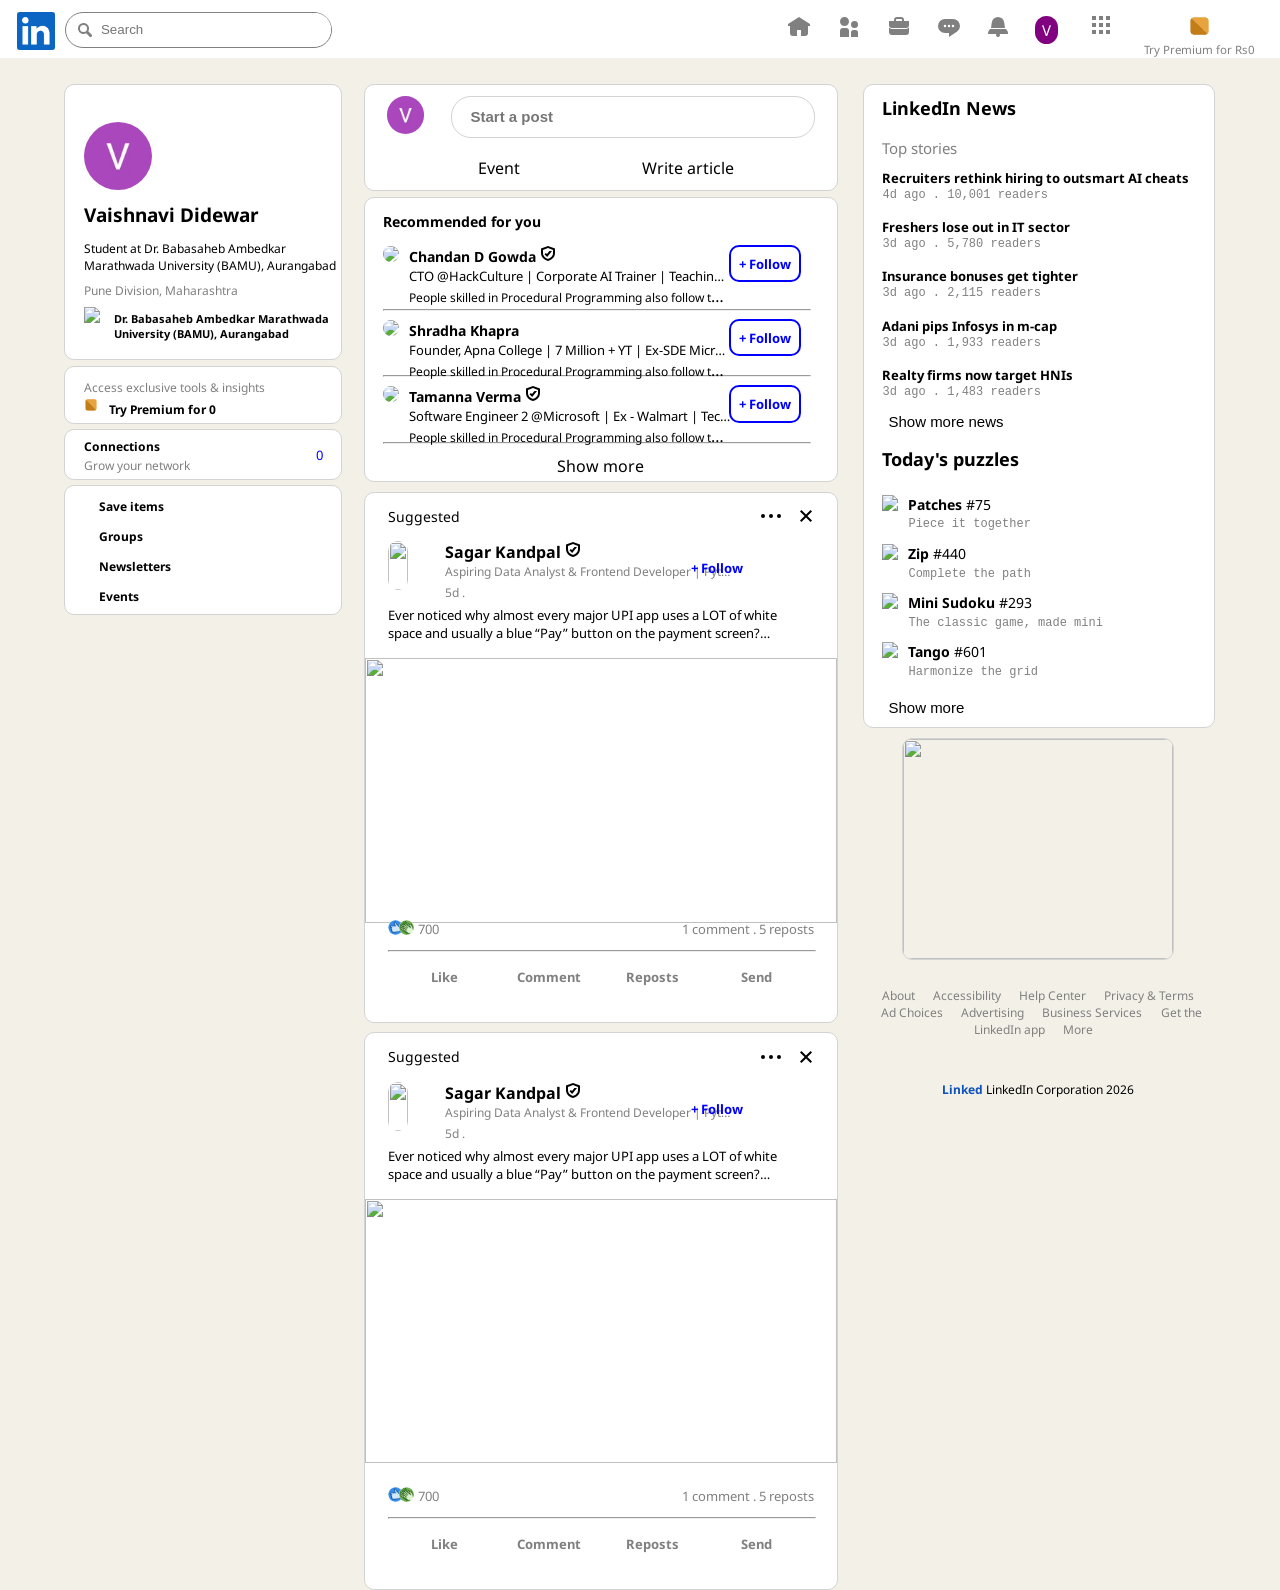
==== commit 05cc0217: "Modified index.html" ====
--- a/index.html
+++ b/index.html
@@ -137,7 +137,7 @@
 					</ul>
 					<ul id="Nav-bottom">
 						<li id="home-sec">
-							<a href="Home.html">
+							<a href="index.html">
 								<Center>
 								<svg id="home1" xmlns="http://www.w3.org/2000/svg" id="home-medium" fill="currentColor" data-supported-dps="24x24" viewBox="0 0 24 24" width="40" height="40"><path d="M23 9v2h-2v7a3 3 0 0 1-3 3h-4v-6h-4v6H6a3 3 0 0 1-3-3v-7H1V9l11-7z"></path></svg>
 								<p>Home</p>
@@ -194,7 +194,7 @@
 						</section>
 						<section id="Nav-section">
 							<li id="home-sec">
-								<a href="Home.html">
+								<a href="index.html">
 									  <svg id="home1" xmlns="http://www.w3.org/2000/svg" id="home-medium" fill="currentColor" data-supported-dps="24x24" viewBox="0 0 24 24" width="24" height="24"><path d="M23 9v2h-2v7a3 3 0 0 1-3 3h-4v-6h-4v6H6a3 3 0 0 1-3-3v-7H1V9l11-7z"></path></svg>
 								</a>
 							</li>
